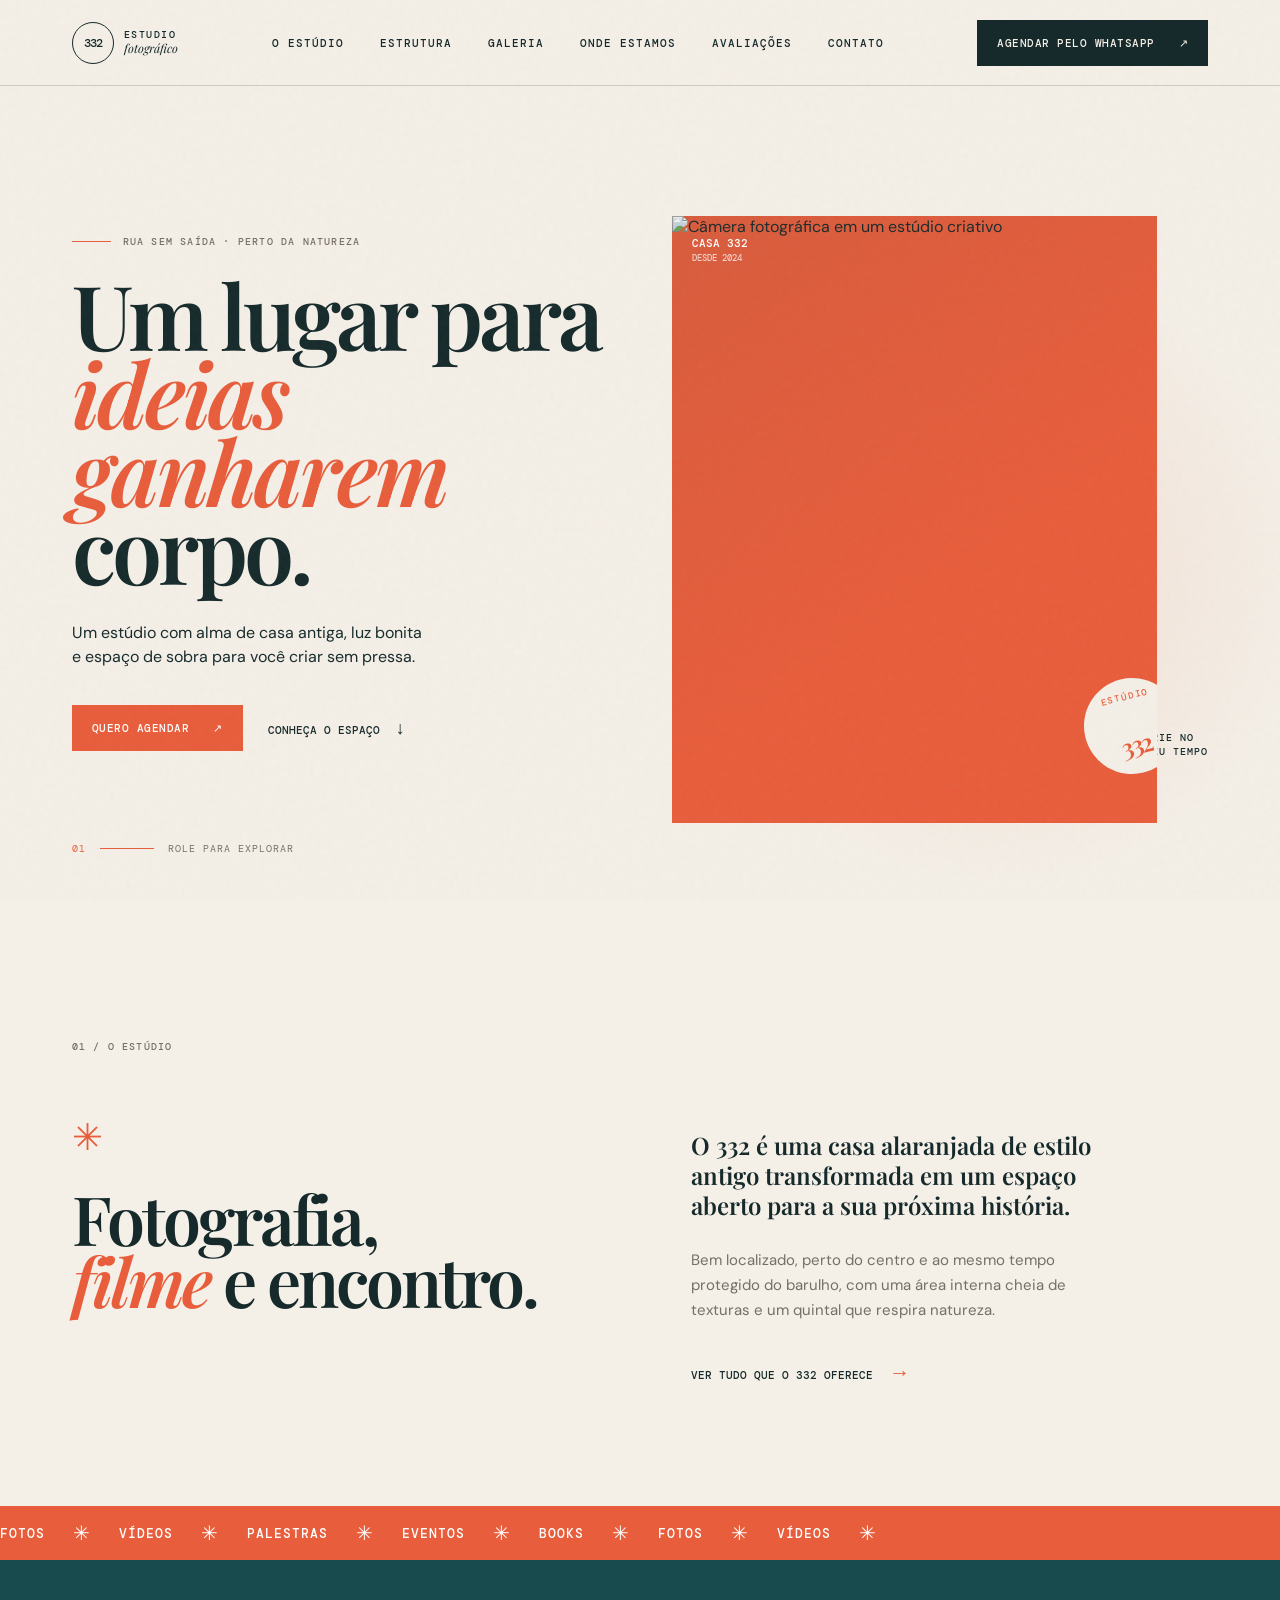
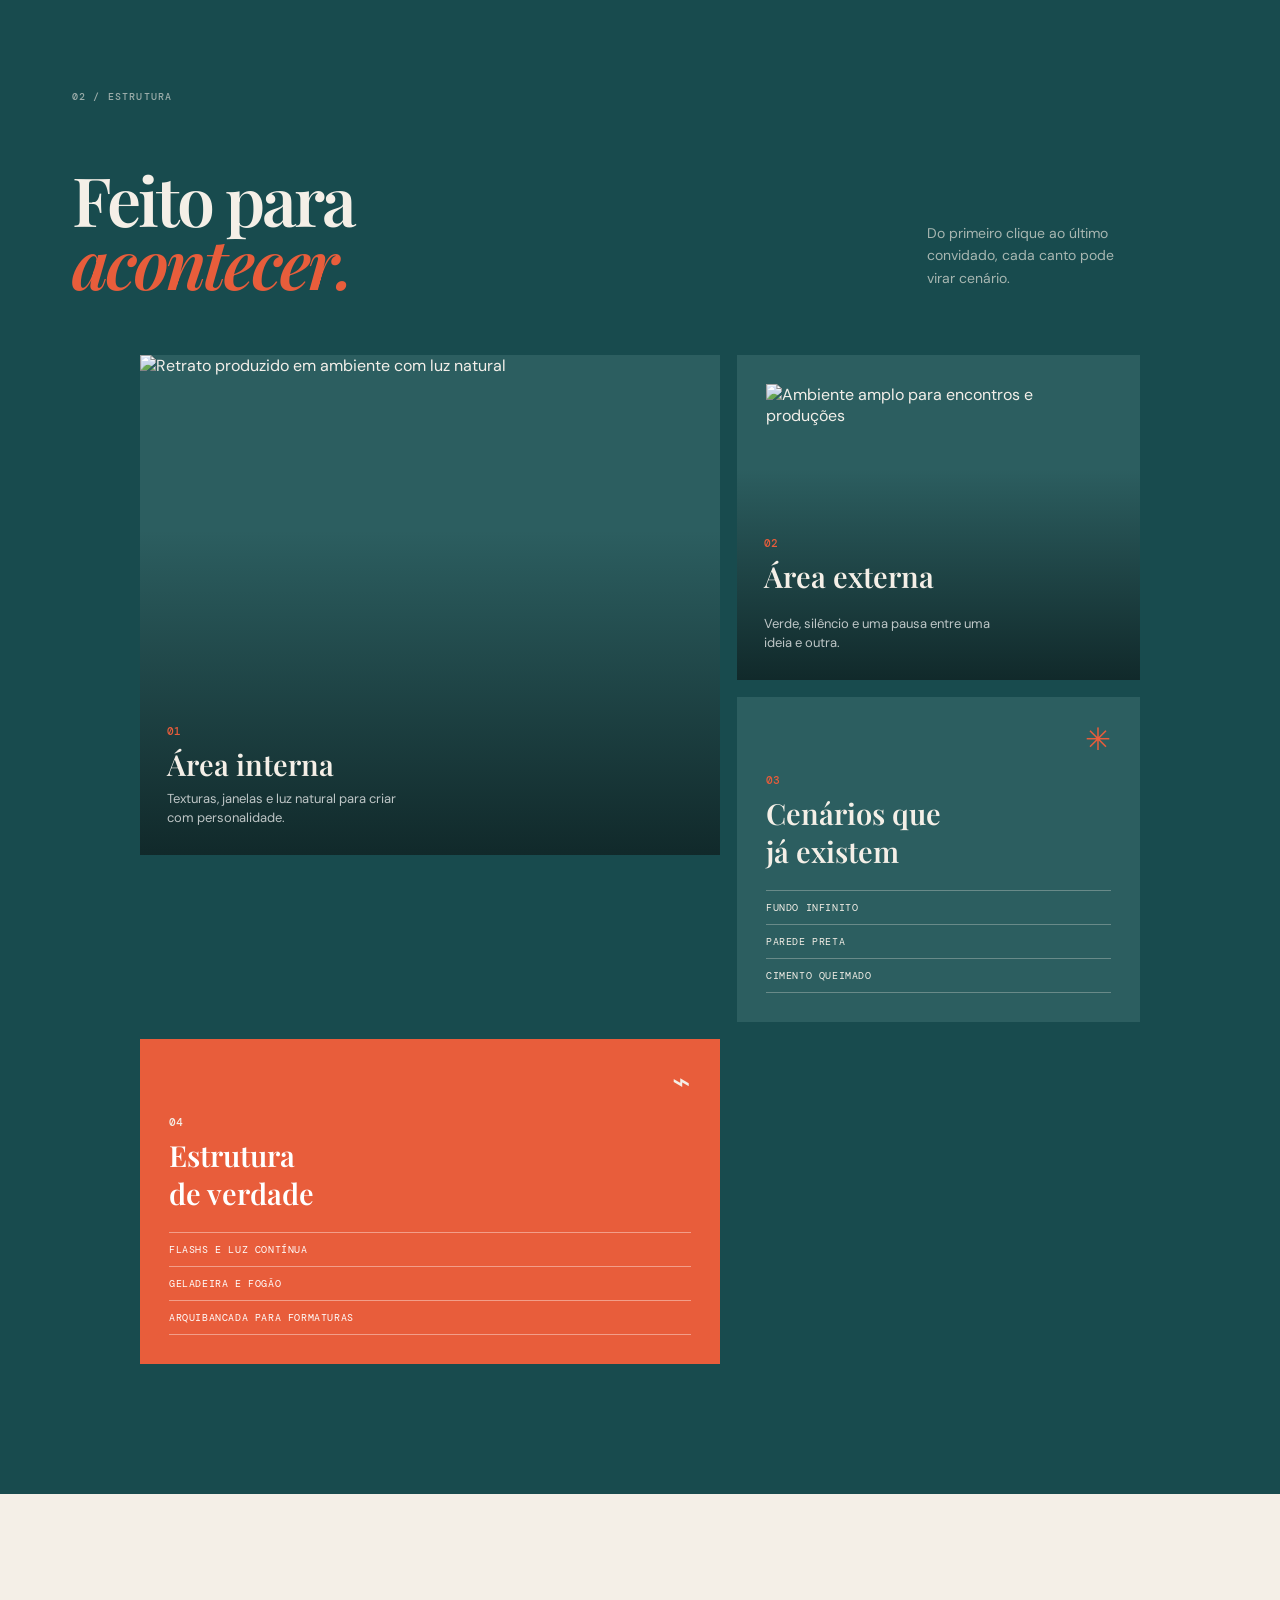
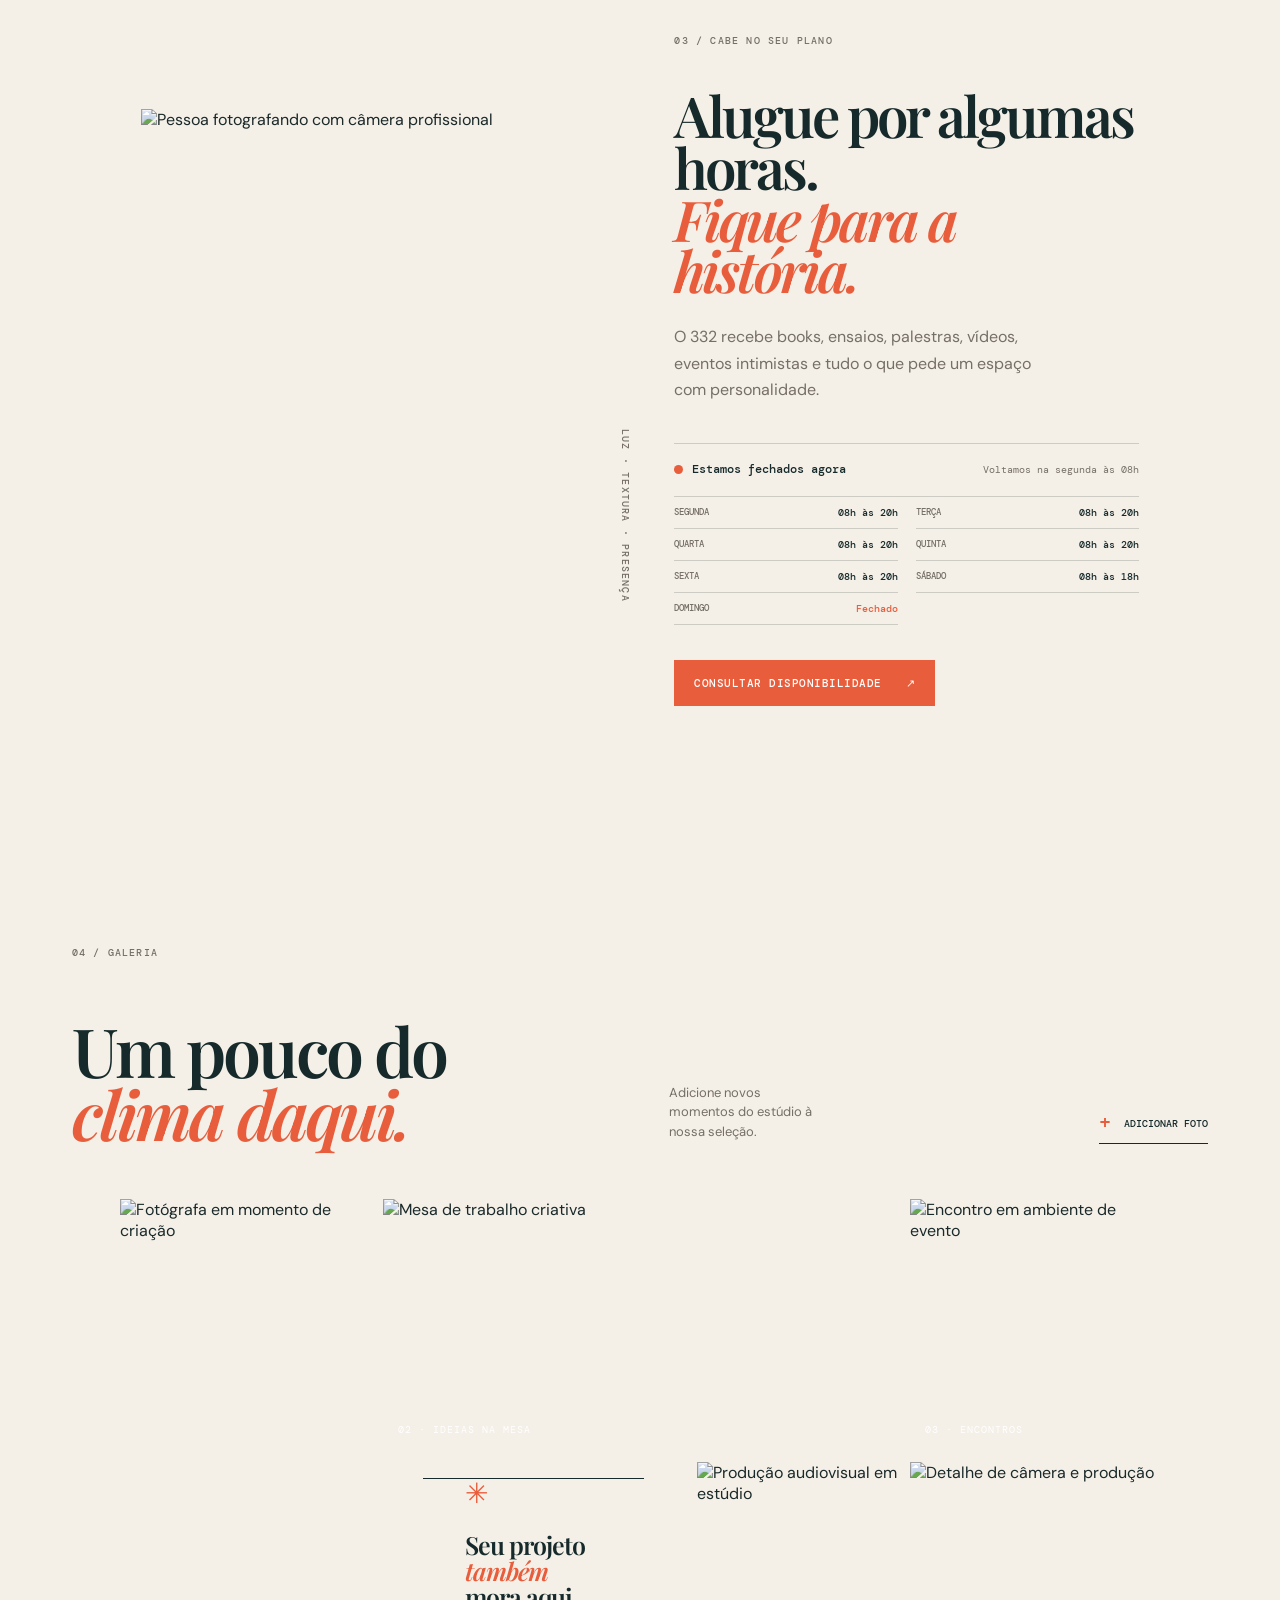
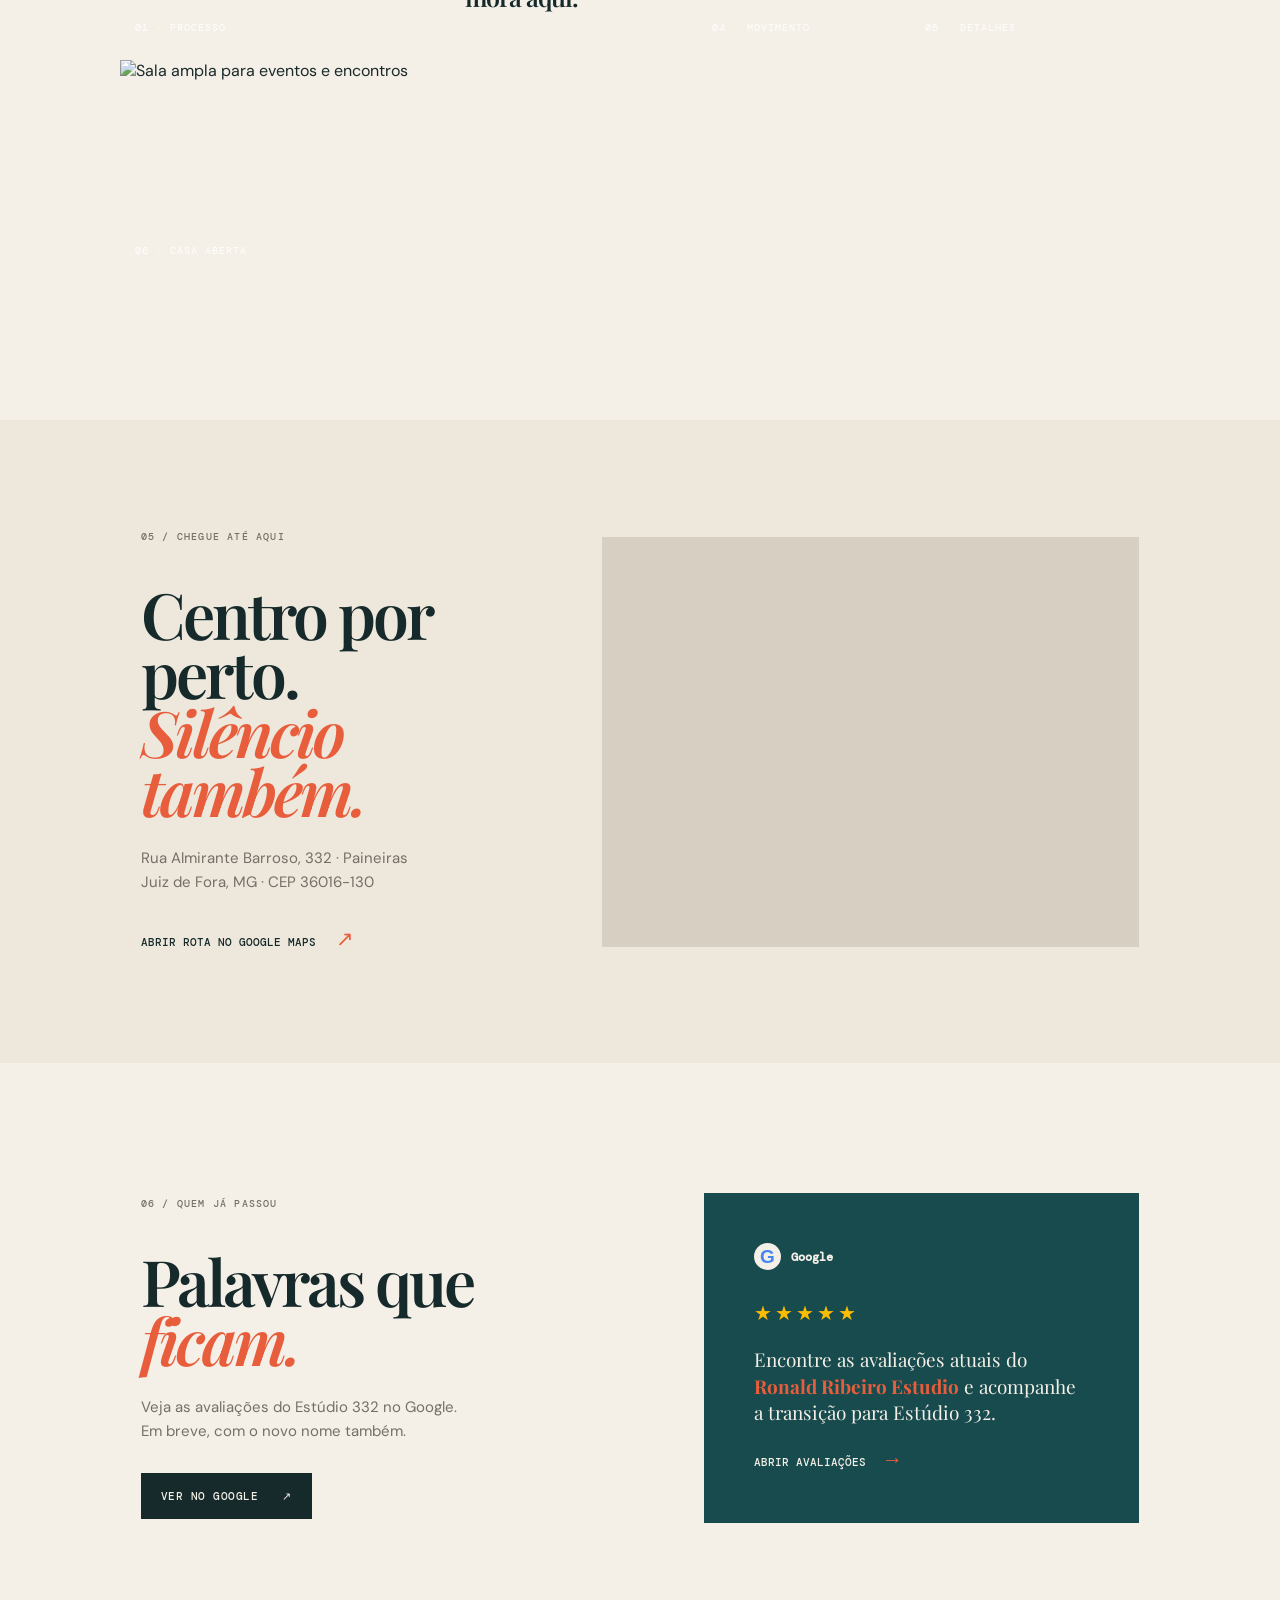
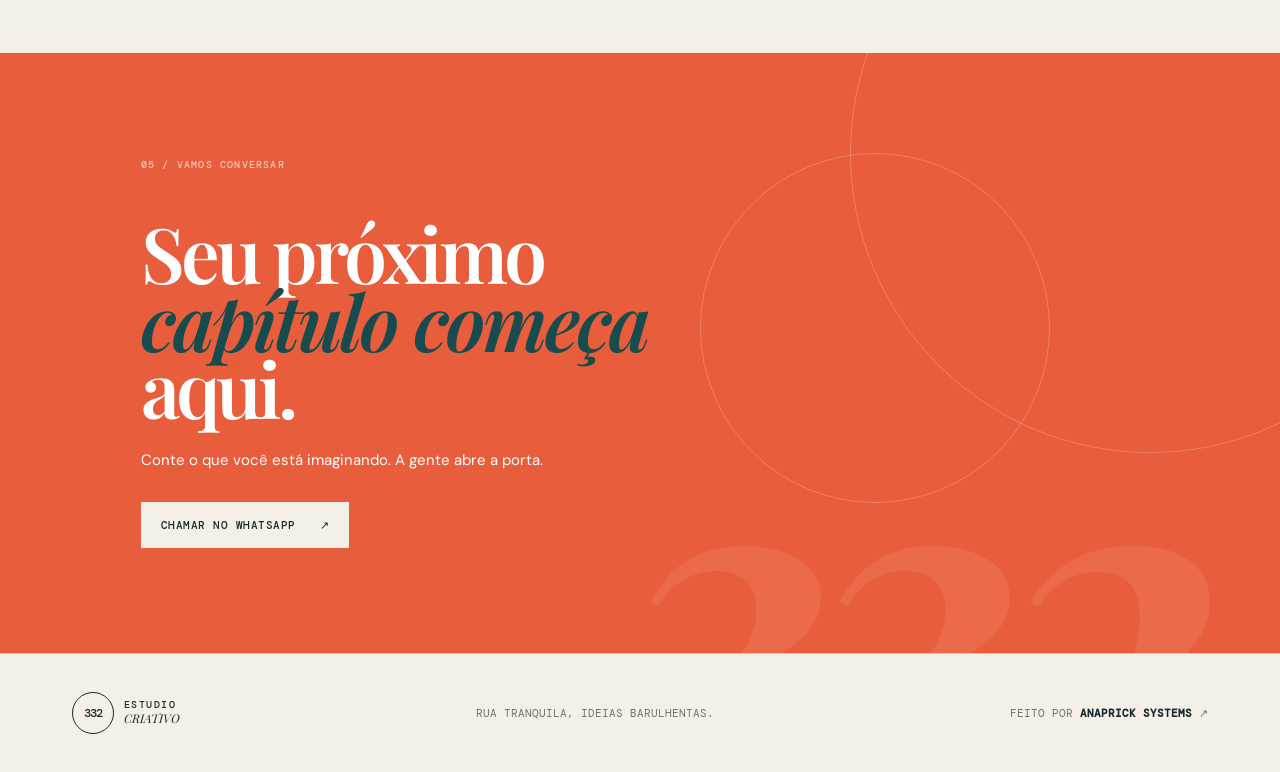
==== index.html @ 6d5b4561 "protótipo inicial" ====
<!doctype html>
<html lang="pt-BR">
<head>
  <meta charset="UTF-8" />
  <meta name="viewport" content="width=device-width, initial-scale=1.0" />
  <meta name="theme-color" content="#e85d3b" />
  <meta name="description" content="Estudio 332: um espaco para fotografar, filmar, celebrar e criar perto da natureza." />
  <title>Estudio 332 | Espaço para criar</title>
  <link rel="preconnect" href="https://fonts.googleapis.com" />
  <link rel="preconnect" href="https://fonts.gstatic.com" crossorigin />
  <link href="https://fonts.googleapis.com/css2?family=DM+Mono:wght@400;500&family=DM+Sans:wght@400;500;700&family=Playfair+Display:ital,wght@0,600;0,700;1,600&display=swap" rel="stylesheet" />
  <link rel="stylesheet" href="styles.css" />
</head>
<body>
  <div class="page-noise"></div>
  <header class="site-header" id="topo">
    <a class="brand" href="#topo" aria-label="Estudio 332 - inicio">
      <span class="brand-mark">332</span>
      <span class="brand-text">ESTUDIO<br /><i>fotográfico</i></span>
    </a>
    <nav class="desktop-nav" aria-label="Navegacao principal">
      <a href="#o-estudio">O estúdio</a>
      <a href="#estrutura">Estrutura</a>
      <a href="#galeria">Galeria</a>
      <a href="#localizacao">Onde estamos</a>
      <a href="#avaliacoes">Avaliações</a>
      <a href="#contato">Contato</a>
    </nav>
    <a class="button button-dark header-cta" data-whatsapp href="https://wa.me/5500000000000?text=Ol%C3%A1%2C%20quero%20agendar%20o%20Est%C3%BAdio%20332." target="_blank" rel="noreferrer">
      <span>Agendar pelo WhatsApp</span><span aria-hidden="true">↗</span>
    </a>
    <button class="menu-toggle" aria-label="Abrir menu" aria-expanded="false"><span></span><span></span></button>
  </header>

  <main>
    <section class="hero" aria-labelledby="hero-title">
      <div class="hero-copy reveal">
        <p class="eyebrow"><span class="eyebrow-line"></span>Rua sem saída · perto da natureza</p>
        <h1 id="hero-title">Um lugar para<br /><em>ideias ganharem</em><br />corpo.</h1>
        <p class="hero-intro">Um estúdio com alma de casa antiga, luz bonita e espaço de sobra para você criar sem pressa.</p>
        <div class="hero-actions">
          <a class="button button-accent" data-whatsapp href="https://wa.me/5500000000000?text=Ol%C3%A1%2C%20quero%20conhecer%20o%20Est%C3%BAdio%20332." target="_blank" rel="noreferrer">Quero agendar <span aria-hidden="true">↗</span></a>
          <a class="text-link" href="#o-estudio">Conheça o espaço <span>↓</span></a>
        </div>
      </div>
      <div class="hero-visual reveal reveal-delay">
        <div class="hero-image-wrap">
          <img src="https://images.unsplash.com/photo-1516035069371-29a1b244cc32?auto=format&fit=crop&w=1400&q=85" alt="Câmera fotográfica em um estúdio criativo" />
          <div class="image-label label-top">Casa 332<br /><span>desde 2024</span></div>
          <div class="image-stamp">ESTÚDIO<br /><strong>332</strong></div>
        </div>
        <div class="hero-side-note"><span>↓</span> crie no<br />seu tempo</div>
      </div>
      <div class="hero-scroll"><span>01</span><span class="scroll-line"></span><span>role para explorar</span></div>
    </section>

    <section class="intro-section" id="o-estudio">
      <div class="section-index">01 / O ESTÚDIO</div>
      <div class="intro-grid">
        <div class="intro-heading reveal"><span class="asterisk">✳</span><h2>Fotografia,<br /><em>filme</em> e encontro.</h2></div>
        <div class="intro-text reveal reveal-delay">
          <p class="large-copy">O 332 é uma casa alaranjada de estilo antigo transformada em um espaço aberto para a sua próxima história.</p>
          <p>Bem localizado, perto do centro e ao mesmo tempo protegido do barulho, com uma área interna cheia de texturas e um quintal que respira natureza.</p>
          <a class="arrow-link" href="#estrutura">Ver tudo que o 332 oferece <span>→</span></a>
        </div>
      </div>
      <div class="marquee" aria-label="Estudio 332 para fotos videos palestras eventos">
        <div class="marquee-track"><span>FOTOS</span><i>✳</i><span>VÍDEOS</span><i>✳</i><span>PALESTRAS</span><i>✳</i><span>EVENTOS</span><i>✳</i><span>BOOKS</span><i>✳</i><span>FOTOS</span><i>✳</i><span>VÍDEOS</span><i>✳</i></div>
      </div>
    </section>

    <section class="spaces-section" id="estrutura">
      <div class="section-index light-index">02 / ESTRUTURA</div>
      <div class="spaces-heading"><h2>Feito para<br /><em>acontecer.</em></h2><p>Do primeiro clique ao último convidado, cada canto pode virar cenário.</p></div>
      <div class="spaces-grid">
        <article class="space-card space-card-large reveal"><img src="https://images.unsplash.com/photo-1606983340126-99ab4feaa64a?auto=format&fit=crop&w=1200&q=85" alt="Retrato produzido em ambiente com luz natural" /><div class="card-overlay"><span>01</span><h3>Área interna</h3><p>Texturas, janelas e luz natural para criar com personalidade.</p></div></article>
        <article class="space-card reveal reveal-delay"><img src="https://images.unsplash.com/photo-1497366754035-f200968a6e72?auto=format&fit=crop&w=900&q=85" alt="Ambiente amplo para encontros e produções" /><div class="card-overlay"><span>02</span><h3>Área externa</h3><p>Verde, silêncio e uma pausa entre uma ideia e outra.</p></div></article>
        <article class="space-card reveal"><div class="card-number">03</div><div class="card-icon">✳</div><h3>Cenários que<br />já existem</h3><ul><li>Fundo infinito</li><li>Parede preta</li><li>Cimento queimado</li></ul></article>
        <article class="space-card space-card-accent reveal reveal-delay"><div class="card-number">04</div><div class="card-icon">⌁</div><h3>Estrutura<br />de verdade</h3><ul><li>Flashs e luz contínua</li><li>Geladeira e fogão</li><li>Arquibancada para formaturas</li></ul></article>
      </div>
    </section>

    <section class="details-section">
      <div class="details-image reveal"><img src="https://images.unsplash.com/photo-1554048612-b6a482bc67e5?auto=format&fit=crop&w=1100&q=85" alt="Pessoa fotografando com câmera profissional" /><span class="vertical-caption">LUZ · TEXTURA · PRESENÇA</span></div>
      <div class="details-copy reveal reveal-delay"><div class="section-index">03 / CABE NO SEU PLANO</div><h2>Alugue por algumas horas.<br /><em>Fique para a história.</em></h2><p>O 332 recebe books, ensaios, palestras, vídeos, eventos intimistas e tudo o que pede um espaço com personalidade.</p><div class="hours-block"><div class="open-status"><span class="status-dot"></span><strong id="open-status">Verificando funcionamento</strong><small id="status-detail">Atualizado agora</small></div><div class="hours-list" aria-label="Horários de funcionamento"><div><span>SEGUNDA</span><strong>08h às 20h</strong></div><div><span>TERÇA</span><strong>08h às 20h</strong></div><div><span>QUARTA</span><strong>08h às 20h</strong></div><div><span>QUINTA</span><strong>08h às 20h</strong></div><div><span>SEXTA</span><strong>08h às 20h</strong></div><div><span>SÁBADO</span><strong>08h às 18h</strong></div><div class="closed-day"><span>DOMINGO</span><strong>Fechado</strong></div></div></div><a class="button button-accent" data-whatsapp href="https://wa.me/5500000000000?text=Ol%C3%A1%2C%20quero%20consultar%20datas%20para%20alugar%20o%20Est%C3%BAdio%20332." target="_blank" rel="noreferrer">Consultar disponibilidade <span aria-hidden="true">↗</span></a></div>
    </section>

    <section class="gallery-section" id="galeria">
      <div class="section-index">04 / GALERIA</div>
      <div class="gallery-heading"><h2>Um pouco do<br /><em>clima daqui.</em></h2><p>Adicione novos momentos do estúdio à nossa seleção.</p><button class="gallery-add" id="add-photo" type="button"><span>+</span> Adicionar foto</button><input id="photo-input" type="file" accept="image/*" hidden /></div>
      <div class="gallery-grid" id="gallery-grid">
        <figure class="gallery-item gallery-item-tall reveal"><img src="https://images.unsplash.com/photo-1554080353-a576cf803bda?auto=format&fit=crop&w=900&q=85" alt="Fotógrafa em momento de criação" /><figcaption>01 · processo</figcaption></figure>
        <figure class="gallery-item gallery-item-wide reveal reveal-delay"><img src="https://images.unsplash.com/photo-1499951360447-b19be8fe80f5?auto=format&fit=crop&w=1200&q=85" alt="Mesa de trabalho criativa" /><figcaption>02 · ideias na mesa</figcaption></figure>
        <figure class="gallery-item gallery-item-small reveal"><img src="https://images.unsplash.com/photo-1531058020387-3be344556be6?auto=format&fit=crop&w=900&q=85" alt="Encontro em ambiente de evento" /><figcaption>03 · encontros</figcaption></figure>
        <figure class="gallery-note reveal reveal-delay"><span class="asterisk">✳</span><p>Seu projeto<br /><em>também</em><br />mora aqui.</p></figure>
        <figure class="gallery-item reveal"><img src="https://images.unsplash.com/photo-1492691527719-9d1e07e534b4?auto=format&fit=crop&w=900&q=85" alt="Produção audiovisual em estúdio" /><figcaption>04 · movimento</figcaption></figure>
        <figure class="gallery-item reveal reveal-delay"><img src="https://images.unsplash.com/photo-1504274066651-8d31a536b11a?auto=format&fit=crop&w=900&q=85" alt="Detalhe de câmera e produção" /><figcaption>05 · detalhes</figcaption></figure>
        <figure class="gallery-item gallery-item-wide reveal"><img src="https://images.unsplash.com/photo-1497366811353-6870744d04b2?auto=format&fit=crop&w=1200&q=85" alt="Sala ampla para eventos e encontros" /><figcaption>06 · casa aberta</figcaption></figure>
      </div>
    </section>

    <section class="location-section" id="localizacao">
      <div class="location-copy reveal"><div class="section-index">05 / CHEGUE ATÉ AQUI</div><h2>Centro por perto.<br /><em>Silêncio também.</em></h2><p>Rua Almirante Barroso, 332 · Paineiras<br />Juiz de Fora, MG · CEP 36016-130</p><a class="arrow-link" href="https://www.google.com/maps/search/?api=1&query=Rua+Almirante+Barroso%2C+332%2C+Paineiras%2C+Juiz+de+Fora%2C+MG%2C+36016-130" target="_blank" rel="noreferrer">Abrir rota no Google Maps <span>↗</span></a></div><div class="map-frame reveal reveal-delay"><iframe title="Mapa do Estúdio 332" src="https://www.google.com/maps?q=Rua+Almirante+Barroso%2C+332%2C+Paineiras%2C+Juiz+de+Fora%2C+MG%2C+36016-130&output=embed" loading="lazy" referrerpolicy="no-referrer-when-downgrade"></iframe></div>
    </section>

    <section class="reviews-section" id="avaliacoes">
      <div class="reviews-heading reveal"><div class="section-index">06 / QUEM JÁ PASSOU</div><h2>Palavras que<br /><em>ficam.</em></h2><p>Veja as avaliações do Estúdio 332 no Google. Em breve, com o novo nome também.</p><a class="button button-dark" href="https://www.google.com/search?q=Ronald+Ribeiro+Estudio+Juiz+de+Fora" target="_blank" rel="noreferrer">Ver no Google <span aria-hidden="true">↗</span></a></div><div class="review-panel reveal reveal-delay"><div class="google-badge"><span>G</span><strong>Google</strong></div><div class="review-stars">★★★★★</div><p>Encontre as avaliações atuais do <strong>Ronald Ribeiro Estudio</strong> e acompanhe a transição para Estúdio 332.</p><a class="arrow-link" href="https://www.google.com/search?q=Ronald+Ribeiro+Estudio+Juiz+de+Fora" target="_blank" rel="noreferrer">Abrir avaliações <span>→</span></a></div>
    </section>

    <section class="contact-section" id="contato">
      <div class="contact-orbit orbit-one"></div><div class="contact-orbit orbit-two"></div>
      <div class="contact-content reveal"><div class="section-index light-index">05 / VAMOS CONVERSAR</div><h2>Seu próximo<br /><em>capítulo começa</em><br />aqui.</h2><p>Conte o que você está imaginando. A gente abre a porta.</p><a class="button button-light" data-whatsapp href="https://wa.me/5500000000000?text=Ol%C3%A1%2C%20quero%20conversar%20sobre%20uma%20produ%C3%A7%C3%A3o%20no%20Est%C3%BAdio%20332." target="_blank" rel="noreferrer">Chamar no WhatsApp <span aria-hidden="true">↗</span></a></div>
      <div class="contact-number">332</div>
    </section>
  </main>

  <footer class="site-footer"><a class="brand footer-brand" href="#topo"><span class="brand-mark">332</span><span class="brand-text">ESTUDIO<br /><i>criativo</i></span></a><p>Rua tranquila, ideias barulhentas.</p><a class="made-by" href="https://www.anaprick.com.br" target="_blank" rel="noreferrer">feito por <strong>AnaPrick Systems</strong> ↗</a></footer>
  <div class="toast" id="toast" role="status">Adicione sua foto na galeria para visualizar aqui.</div>
  <script src="script.js"></script>
</body>
</html>
---- styles.css ----
@import url('https://fonts.googleapis.com/css2?family=DM+Mono:wght@400;500&family=DM+Sans:wght@400;500;700&family=Playfair+Display:ital,wght@0,600;0,700;1,600&display=swap');

:root{--ink:#162a2b;--cream:#f4efe7;--orange:#e85d3b;--orange-dark:#bd432e;--blue:#184b4e;--muted:#756f67;--line:rgba(22,42,43,.18);--display:'Playfair Display',Georgia,serif;--body:'DM Sans',Arial,sans-serif;--mono:'DM Mono',monospace}
*{box-sizing:border-box}html{scroll-behavior:smooth}body{margin:0;background:var(--cream);color:var(--ink);font-family:var(--body);overflow-x:hidden}.page-noise{position:fixed;inset:0;pointer-events:none;z-index:10;opacity:.055;background-image:url("data:image/svg+xml,%3Csvg viewBox='0 0 180 180' xmlns='http://www.w3.org/2000/svg'%3E%3Cfilter id='n'%3E%3CfeTurbulence type='fractalNoise' baseFrequency='.9' numOctaves='3' stitchTiles='stitch'/%3E%3C/filter%3E%3Crect width='100%25' height='100%25' filter='url(%23n)' opacity='.7'/%3E%3C/svg%3E")}
a{color:inherit;text-decoration:none}.site-header{height:86px;display:flex;align-items:center;justify-content:space-between;padding:0 5.6vw;border-bottom:1px solid var(--line);position:relative;z-index:20}.brand{display:flex;align-items:center;gap:10px;line-height:.9}.brand-mark{border:1px solid var(--ink);border-radius:50%;width:42px;height:42px;display:grid;place-items:center;font:500 12px var(--mono);letter-spacing:-1px}.brand-text{font:500 10px/1.1 var(--mono);letter-spacing:1.5px}.brand-text i{font:italic 12px var(--display);letter-spacing:0}.desktop-nav{display:flex;gap:36px;font:500 11px var(--mono);text-transform:uppercase;letter-spacing:1px}.desktop-nav a,.text-link,.arrow-link,.made-by{transition:color .25s ease}.desktop-nav a:hover,.text-link:hover,.arrow-link:hover,.made-by:hover{color:var(--orange)}.button{display:inline-flex;align-items:center;justify-content:space-between;gap:24px;padding:15px 19px;font:500 11px var(--mono);text-transform:uppercase;letter-spacing:.5px;border:1px solid transparent;transition:transform .25s ease,background .25s ease,color .25s ease}.button:hover{transform:translateY(-3px)}.button-dark{background:var(--ink);color:var(--cream)}.button-dark:hover{background:var(--orange)}.button-accent{background:var(--orange);color:#fff}.button-accent:hover{background:var(--orange-dark)}.button-light{background:var(--cream);color:var(--ink)}.button-light:hover{background:#fff}.menu-toggle{display:none;background:none;border:0;width:36px;padding:7px 0}.menu-toggle span{display:block;height:1px;background:var(--ink);margin:6px 0}.hero{min-height:calc(100vh - 86px);padding:8vh 5.6vw 5vh;position:relative;display:grid;grid-template-columns:1fr 1fr;align-items:center;gap:5vw;background:radial-gradient(circle at 78% 60%,rgba(232,93,59,.11),transparent 28%)}.hero-copy{padding-bottom:3vh}.eyebrow,.section-index,.hours span,.vertical-caption{font:500 10px var(--mono);letter-spacing:1.2px;text-transform:uppercase}.eyebrow{display:flex;align-items:center;gap:12px;margin:0 0 27px;color:var(--muted)}.eyebrow-line{height:1px;width:39px;background:var(--orange)}h1,h2,h3,p{margin-top:0}h1{font:600 clamp(4rem,7vw,7.9rem)/.87 var(--display);letter-spacing:-4px;margin-bottom:34px}h1 em,h2 em{font-weight:600;color:var(--orange);letter-spacing:-3px}.hero-intro{font-size:16px;line-height:1.5;max-width:350px;margin-bottom:36px}.hero-actions{display:flex;align-items:center;gap:25px}.text-link{font:500 11px var(--mono);text-transform:uppercase}.text-link span{font-size:18px;margin-left:8px}.hero-visual{position:relative;padding:2vw 4vw 0 0}.hero-image-wrap{position:relative;aspect-ratio:4/5;background:var(--orange);overflow:hidden}.hero-image-wrap:after{content:'';position:absolute;inset:0;background:linear-gradient(145deg,rgba(24,75,78,.08),transparent 60%);pointer-events:none}.hero-image-wrap img{width:100%;height:100%;object-fit:cover;filter:saturate(.7) sepia(.1);transition:transform 1s cubic-bezier(.2,.75,.25,1)}.hero-image-wrap:hover img{transform:scale(1.04)}.image-label{position:absolute;top:20px;left:20px;color:#fff;font:500 11px/1.3 var(--mono);z-index:2;text-transform:uppercase}.image-label span{opacity:.7;font-size:9px}.image-stamp{position:absolute;right:-23px;bottom:8%;width:96px;height:96px;border-radius:50%;background:var(--cream);display:grid;place-items:center;text-align:center;color:var(--orange);font:500 9px/1 var(--mono);letter-spacing:2px;z-index:2;transform:rotate(-14deg)}.image-stamp strong{font:600 25px var(--display);letter-spacing:-2px}.hero-side-note{position:absolute;right:0;bottom:10%;font:500 10px/1.4 var(--mono);text-transform:uppercase;letter-spacing:1px}.hero-side-note span{display:block;color:var(--orange);font-size:22px;margin-bottom:8px}.hero-scroll{position:absolute;bottom:5vh;left:5.6vw;display:flex;align-items:center;gap:14px;font:10px var(--mono);text-transform:uppercase;color:var(--muted);letter-spacing:1px}.hero-scroll span:first-child{color:var(--orange)}.scroll-line{height:1px;width:54px;background:var(--orange)}.section-index{color:var(--muted)}.intro-section{padding:140px 5.6vw 0}.intro-grid{display:grid;grid-template-columns:1fr 1fr;gap:8vw;padding:60px 0 120px}.asterisk{color:var(--orange);font-size:37px;display:block;margin-bottom:26px;animation:spin 13s linear infinite}.intro-heading h2,.spaces-heading h2,.details-copy h2,.gallery-heading h2{font:600 clamp(3rem,5.3vw,5.9rem)/.92 var(--display);letter-spacing:-3px;margin:0}.intro-text{max-width:440px;padding-top:17px}.large-copy{font:600 24px/1.25 var(--display);max-width:400px}.intro-text p:not(.large-copy){font-size:15px;line-height:1.65;color:var(--muted);max-width:385px;margin:28px 0 36px}.arrow-link{font:500 11px var(--mono);text-transform:uppercase}.arrow-link span{display:inline-block;color:var(--orange);font-size:21px;margin-left:13px;transition:transform .25s ease}.arrow-link:hover span{transform:translateX(5px)}.marquee{overflow:hidden;background:var(--orange);color:#fff;margin:0 -5.6vw}.marquee-track{display:flex;align-items:center;gap:28px;white-space:nowrap;padding:14px 0;animation:marquee 25s linear infinite;font:500 13px var(--mono);letter-spacing:1px}.marquee-track i{font-size:20px;font-style:normal}.spaces-section{background:var(--blue);color:var(--cream);padding:130px 5.6vw}.light-index{color:rgba(244,239,231,.6)}.spaces-heading{display:flex;justify-content:space-between;align-items:end;margin:65px 0 62px}.spaces-heading h2{color:var(--cream)}.spaces-heading h2 em{color:var(--orange)}.spaces-heading p{color:rgba(244,239,231,.65);max-width:205px;line-height:1.6;margin:0 6vw 4px 0;font-size:14px}.spaces-grid{display:grid;grid-template-columns:1.18fr .82fr;gap:17px;max-width:1000px;margin:auto}.space-card{min-height:325px;position:relative;overflow:hidden;background:#2c5e60}.space-card img{width:100%;height:100%;object-fit:cover;transition:transform .8s ease;filter:saturate(.72)}.space-card:hover img{transform:scale(1.06)}.space-card-large{height:500px;grid-row:span 2}.card-overlay{position:absolute;inset:0;padding:27px;background:linear-gradient(0deg,rgba(10,28,29,.8),transparent 65%);display:flex;flex-direction:column;justify-content:end}.card-overlay span,.card-number{font:500 11px var(--mono);color:var(--orange)}.card-overlay h3,.space-card h3{font:600 29px var(--display);margin:7px 0}.card-overlay p{font-size:13px;line-height:1.45;max-width:245px;margin:0;color:rgba(255,255,255,.72)}.space-card:not(.space-card-large){padding:29px;display:flex;flex-direction:column;justify-content:end}.space-card:not(.space-card-large) h3{margin-bottom:20px}.card-icon{font-size:31px;position:absolute;right:29px;top:22px;color:var(--orange)}.space-card ul{list-style:none;padding:0;margin:0;border-top:1px solid rgba(244,239,231,.3)}.space-card li{font:10px var(--mono);padding:10px 0;border-bottom:1px solid rgba(244,239,231,.3);text-transform:uppercase;letter-spacing:.6px}.space-card-accent{background:var(--orange);color:#fff}.space-card-accent .card-icon,.space-card-accent .card-number{color:var(--cream)}.space-card-accent ul{border-color:rgba(255,255,255,.4)}.space-card-accent li{border-color:rgba(255,255,255,.4)}.details-section{padding:140px 11vw;display:grid;grid-template-columns:.9fr 1fr;gap:9vw;align-items:center}.details-image{position:relative}.details-image img{display:block;width:100%;aspect-ratio:4/5;object-fit:cover;filter:saturate(.7)}.vertical-caption{position:absolute;right:-73px;bottom:30px;writing-mode:vertical-rl;color:var(--muted)}.details-copy h2{font-size:clamp(2.7rem,4.4vw,5rem);margin:42px 0 28px}.details-copy h2 em{color:var(--orange)}.details-copy>p{font-size:16px;line-height:1.65;color:var(--muted);max-width:390px}.hours{border-top:1px solid var(--line);margin:40px 0 35px;display:flex;gap:30px;padding-top:17px}.hours div{display:flex;flex-direction:column;gap:9px}.hours strong{font:500 12px/1.3 var(--mono);max-width:165px}.gallery-section{padding:100px 5.6vw 150px}.gallery-heading{display:flex;align-items:end;justify-content:space-between;margin:60px 0 55px}.gallery-heading p{max-width:155px;font-size:13px;line-height:1.5;color:var(--muted);margin:0 4vw 3px 0}.gallery-add{background:none;border:0;border-bottom:1px solid var(--ink);padding:0 0 8px;font:500 10px var(--mono);text-transform:uppercase;color:var(--ink);cursor:pointer;transition:color .25s ease}.gallery-add:hover{color:var(--orange)}.gallery-add span{font-size:20px;color:var(--orange);vertical-align:-2px;margin-right:7px}.gallery-grid{display:grid;grid-template-columns:1fr 1.2fr .8fr 1fr;grid-template-rows:250px 185px;gap:13px;max-width:1040px;margin:auto}.gallery-item{margin:0;position:relative;overflow:hidden}.gallery-item img{width:100%;height:100%;object-fit:cover;filter:saturate(.75);transition:transform .7s ease}.gallery-item:hover img{transform:scale(1.05)}.gallery-item figcaption{position:absolute;bottom:13px;left:15px;color:#fff;font:10px var(--mono);text-transform:uppercase;letter-spacing:1px}.gallery-item-tall{grid-row:span 2}.gallery-item-wide{grid-column:span 2}.gallery-note{grid-column:span 1;display:flex;flex-direction:column;justify-content:center;padding-left:14%;border-top:1px solid var(--ink)}.gallery-note .asterisk{font-size:28px;margin:0 0 20px}.gallery-note p{font:600 25px/1.05 var(--display);letter-spacing:-1px}.gallery-note em{color:var(--orange)}.contact-section{min-height:570px;background:var(--orange);color:#fff;position:relative;padding:105px 11vw;overflow:hidden}.contact-content{position:relative;z-index:2}.contact-content .light-index{color:rgba(255,255,255,.65)}.contact-content h2{font:600 clamp(3.5rem,6vw,6.7rem)/.88 var(--display);letter-spacing:-4px;margin:48px 0 28px}.contact-content h2 em{color:var(--blue)}.contact-content p{font:15px var(--body);margin-bottom:32px}.contact-number{position:absolute;right:5%;bottom:-17%;font:700 35vw/.7 var(--display);color:rgba(255,255,255,.08);letter-spacing:-30px}.contact-orbit{position:absolute;border:1px solid rgba(255,255,255,.22);border-radius:50%;width:600px;height:600px;right:-170px;top:-200px}.orbit-two{width:350px;height:350px;right:230px;top:100px}.site-footer{padding:38px 5.6vw;display:flex;align-items:center;justify-content:space-between;border-top:1px solid var(--line);font:11px var(--mono);text-transform:uppercase}.site-footer p{color:var(--muted);margin:0}.made-by{color:var(--muted)}.made-by strong{color:var(--ink)}.toast{position:fixed;bottom:22px;left:50%;transform:translate(-50%,20px);background:var(--ink);color:#fff;padding:14px 20px;font:11px var(--mono);opacity:0;pointer-events:none;transition:all .3s ease;z-index:30}.toast.show{opacity:1;transform:translate(-50%,0)}.reveal{opacity:0;transform:translateY(26px);transition:opacity .75s ease,transform .75s ease}.reveal.visible{opacity:1;transform:none}.reveal-delay{transition-delay:.14s}@keyframes marquee{to{transform:translateX(-30%)}}@keyframes spin{to{transform:rotate(360deg)}}
@media(max-width:800px){.site-header{height:75px;padding:0 6vw}.desktop-nav,.header-cta{display:none}.menu-toggle{display:block;cursor:pointer}.site-header.nav-open .desktop-nav{display:flex;position:absolute;top:75px;left:0;right:0;background:var(--cream);padding:25px 6vw;flex-direction:column;gap:18px;border-bottom:1px solid var(--line);z-index:30}.hero{min-height:unset;padding:70px 6vw 100px;display:block}.hero-copy{padding-bottom:60px}.hero-visual{padding:0 9vw 0 0}.hero-scroll{left:6vw;bottom:34px}.hero-side-note{right:-2px}.intro-section,.gallery-section{padding-left:6vw;padding-right:6vw}.intro-section{padding-top:90px}.intro-grid{grid-template-columns:1fr;gap:35px;padding:45px 0 80px}.intro-text{padding:0}.spaces-section{padding:90px 6vw}.spaces-heading{display:block;margin:50px 0 42px}.spaces-heading p{margin:25px 0 0}.spaces-grid{grid-template-columns:1fr}.space-card-large{height:420px;grid-row:auto}.space-card{min-height:270px}.details-section{padding:90px 9vw;display:block}.details-copy{padding-top:65px}.vertical-caption{right:-54px}.gallery-heading{display:block;margin:45px 0 36px}.gallery-heading p{margin:25px 0}.gallery-add{margin-top:22px}.gallery-grid{grid-template-columns:1fr 1fr;grid-template-rows:220px 170px 180px}.gallery-item-tall{grid-row:span 2}.gallery-item-wide{grid-column:span 2}.gallery-note{grid-column:span 1}.contact-section{padding:90px 9vw;min-height:580px}.site-footer{padding:32px 6vw;display:grid;grid-template-columns:1fr 1fr;gap:25px}.site-footer p{grid-column:span 2;grid-row:2}.made-by{text-align:right;line-height:1.5}.contact-number{font-size:55vw;bottom:-4%;right:-4%}h1{letter-spacing:-2px}.intro-heading h2,.spaces-heading h2,.details-copy h2,.gallery-heading h2{letter-spacing:-2px}.hours{display:block}.hours div+div{margin-top:20px}}
@media(prefers-reduced-motion:reduce){*,*:before,*:after{scroll-behavior:auto!important;animation:none!important;transition:none!important}}

/* Extensoes de horario, mapa, avaliacoes e galeria */
.hours-block{border-top:1px solid var(--line);margin:40px 0 35px;padding-top:17px}.open-status{display:flex;align-items:center;gap:9px;margin-bottom:19px}.open-status strong{font:500 12px var(--mono)}.open-status small{color:var(--muted);font:10px var(--mono);margin-left:auto}.status-dot{width:9px;height:9px;border-radius:50%;background:var(--muted)}.status-dot.is-open{background:#49a86c;box-shadow:0 0 0 4px rgba(73,168,108,.15)}.status-dot.is-closed{background:var(--orange)}.hours-list{display:grid;grid-template-columns:repeat(2,1fr);gap:0 18px;border-top:1px solid var(--line)}.hours-list div{display:flex;justify-content:space-between;gap:8px;padding:9px 0;border-bottom:1px solid var(--line)}.hours-list span{font:500 9px var(--mono);color:var(--muted)}.hours-list strong{font:500 10px var(--mono)}.hours-list .closed-day strong{color:var(--orange)}
.gallery-item img{transition:transform .7s cubic-bezier(.2,.7,.2,1),filter .7s ease}.gallery-item:hover{z-index:2}.gallery-item:hover img{transform:scale(1.13);filter:saturate(1)}.gallery-grid{grid-template-rows:250px 185px 210px}.gallery-item-new{min-height:210px}
.location-section{padding:110px 11vw;display:grid;grid-template-columns:.8fr 1.2fr;gap:8vw;align-items:center;background:#eee7dc}.location-copy h2,.reviews-heading h2{font:600 clamp(3rem,5vw,5.3rem)/.92 var(--display);letter-spacing:-3px;margin:42px 0 25px}.location-copy h2 em,.reviews-heading h2 em{color:var(--orange)}.location-copy>p{font-size:15px;line-height:1.65;color:var(--muted);margin-bottom:30px}.map-frame{height:410px;background:#d7cfc2;overflow:hidden}.map-frame iframe{width:100%;height:100%;border:0;filter:saturate(.8) sepia(.12)}
.reviews-section{padding:130px 11vw;display:grid;grid-template-columns:1fr 1fr;gap:10vw;align-items:center}.reviews-heading>p{max-width:340px;line-height:1.6;color:var(--muted);font-size:15px;margin-bottom:30px}.review-panel{background:var(--blue);color:var(--cream);padding:50px;min-height:275px;position:relative}.google-badge{display:flex;align-items:center;gap:10px;font:500 12px var(--mono)}.google-badge span{background:var(--cream);color:#4285f4;width:27px;height:27px;border-radius:50%;display:grid;place-items:center;font:700 19px Arial}.review-stars{color:#fbbc04;letter-spacing:3px;font-size:20px;margin:30px 0 20px}.review-panel p{max-width:350px;font:19px/1.4 var(--display)}.review-panel p strong{color:var(--orange)}.review-panel .arrow-link{color:var(--cream)}
@media(max-width:800px){.hours-list{grid-template-columns:1fr}.open-status{align-items:flex-start;flex-wrap:wrap}.open-status small{width:100%;margin-left:18px}.location-section,.reviews-section{display:block;padding:90px 9vw}.location-copy h2,.reviews-heading h2{letter-spacing:-2px}.map-frame{height:300px;margin-top:50px}.review-panel{margin-top:50px;padding:35px 28px}.gallery-grid{grid-template-rows:220px 170px 180px 180px}.gallery-item-new{min-height:180px}.vertical-caption{right:-34px}}
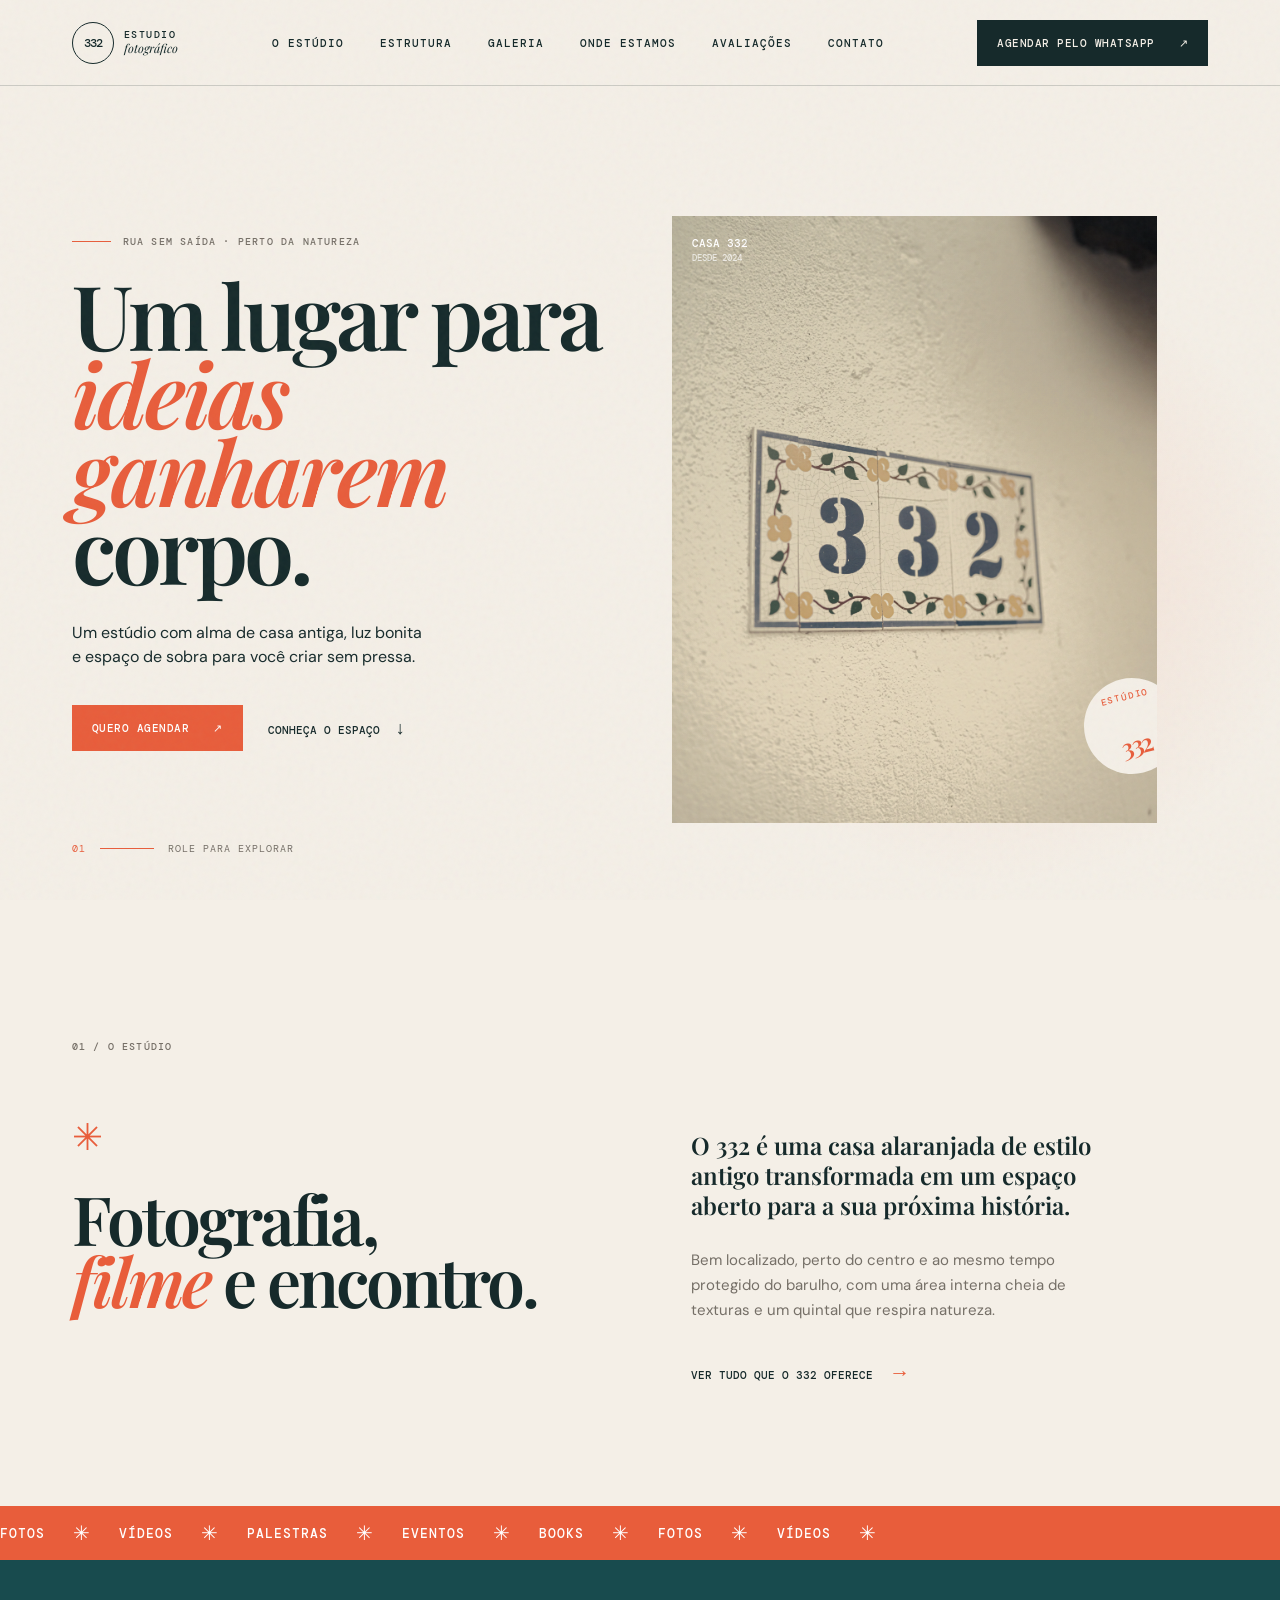
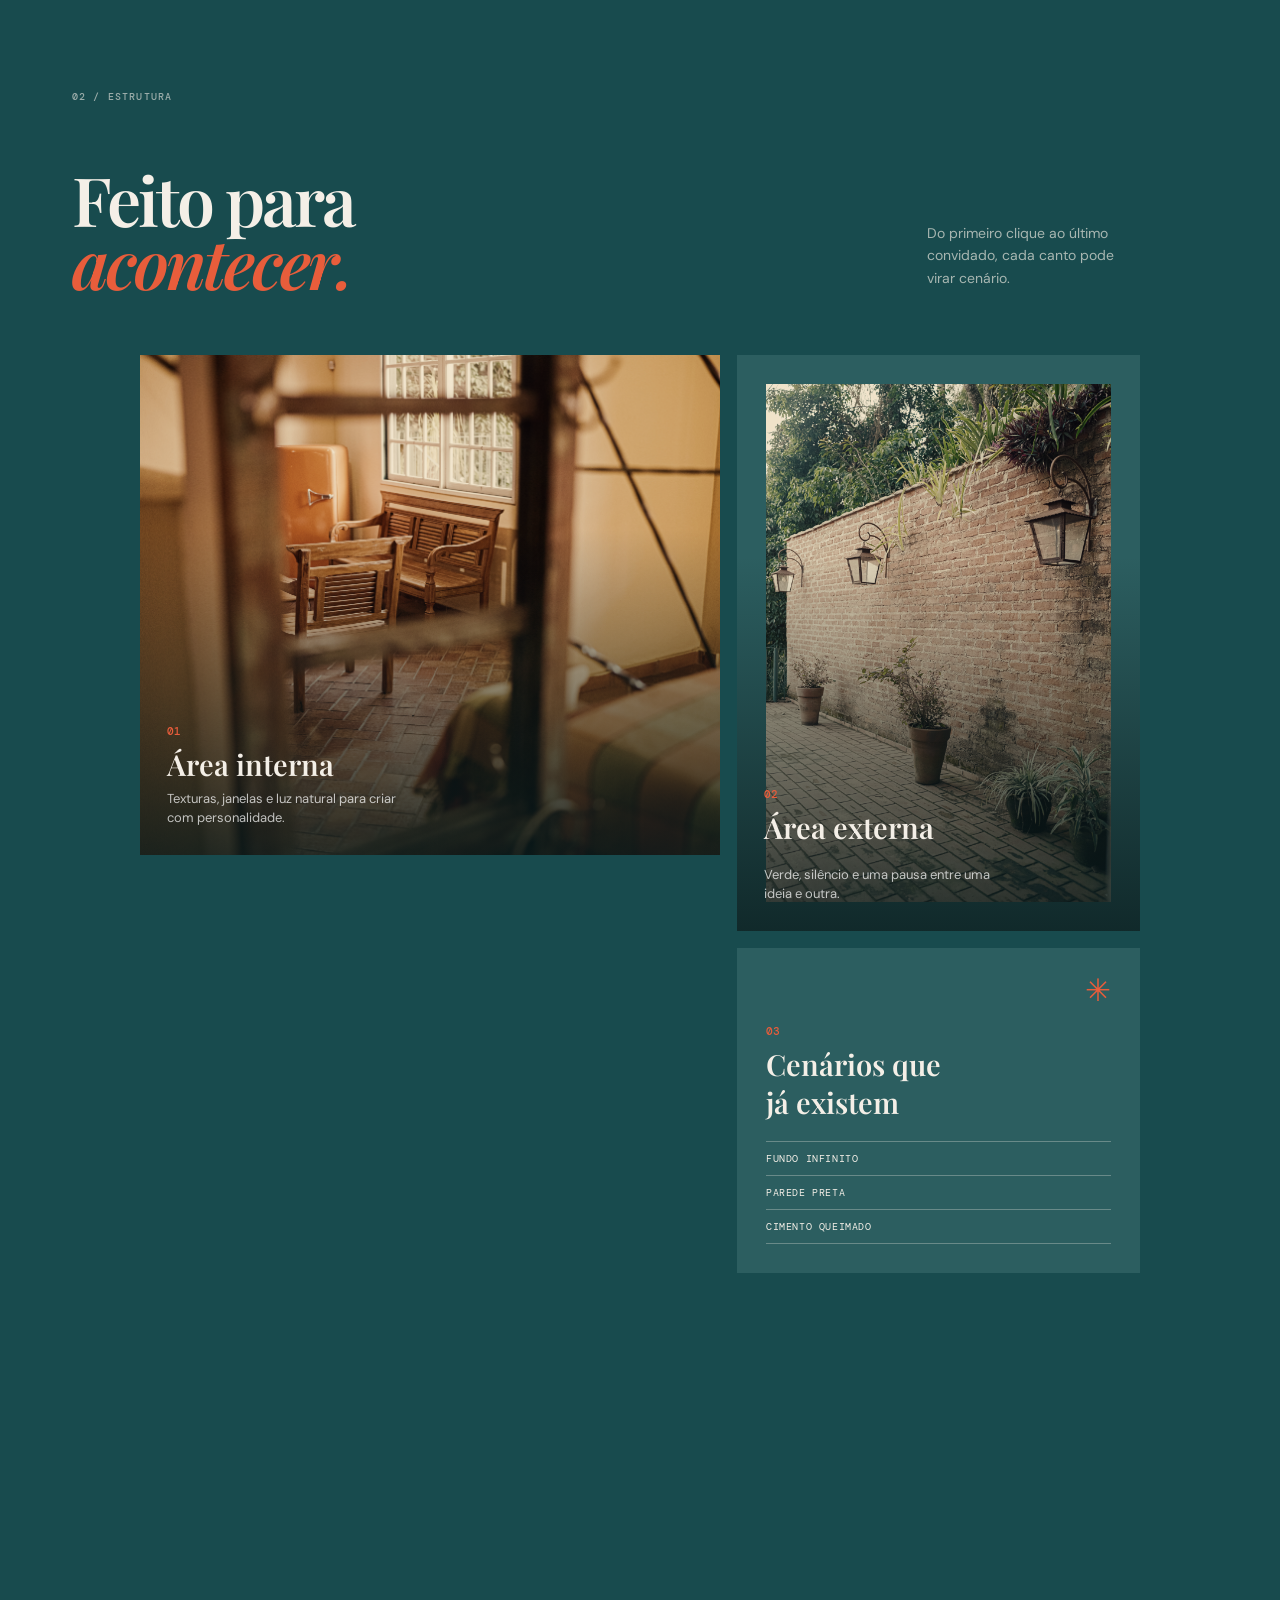
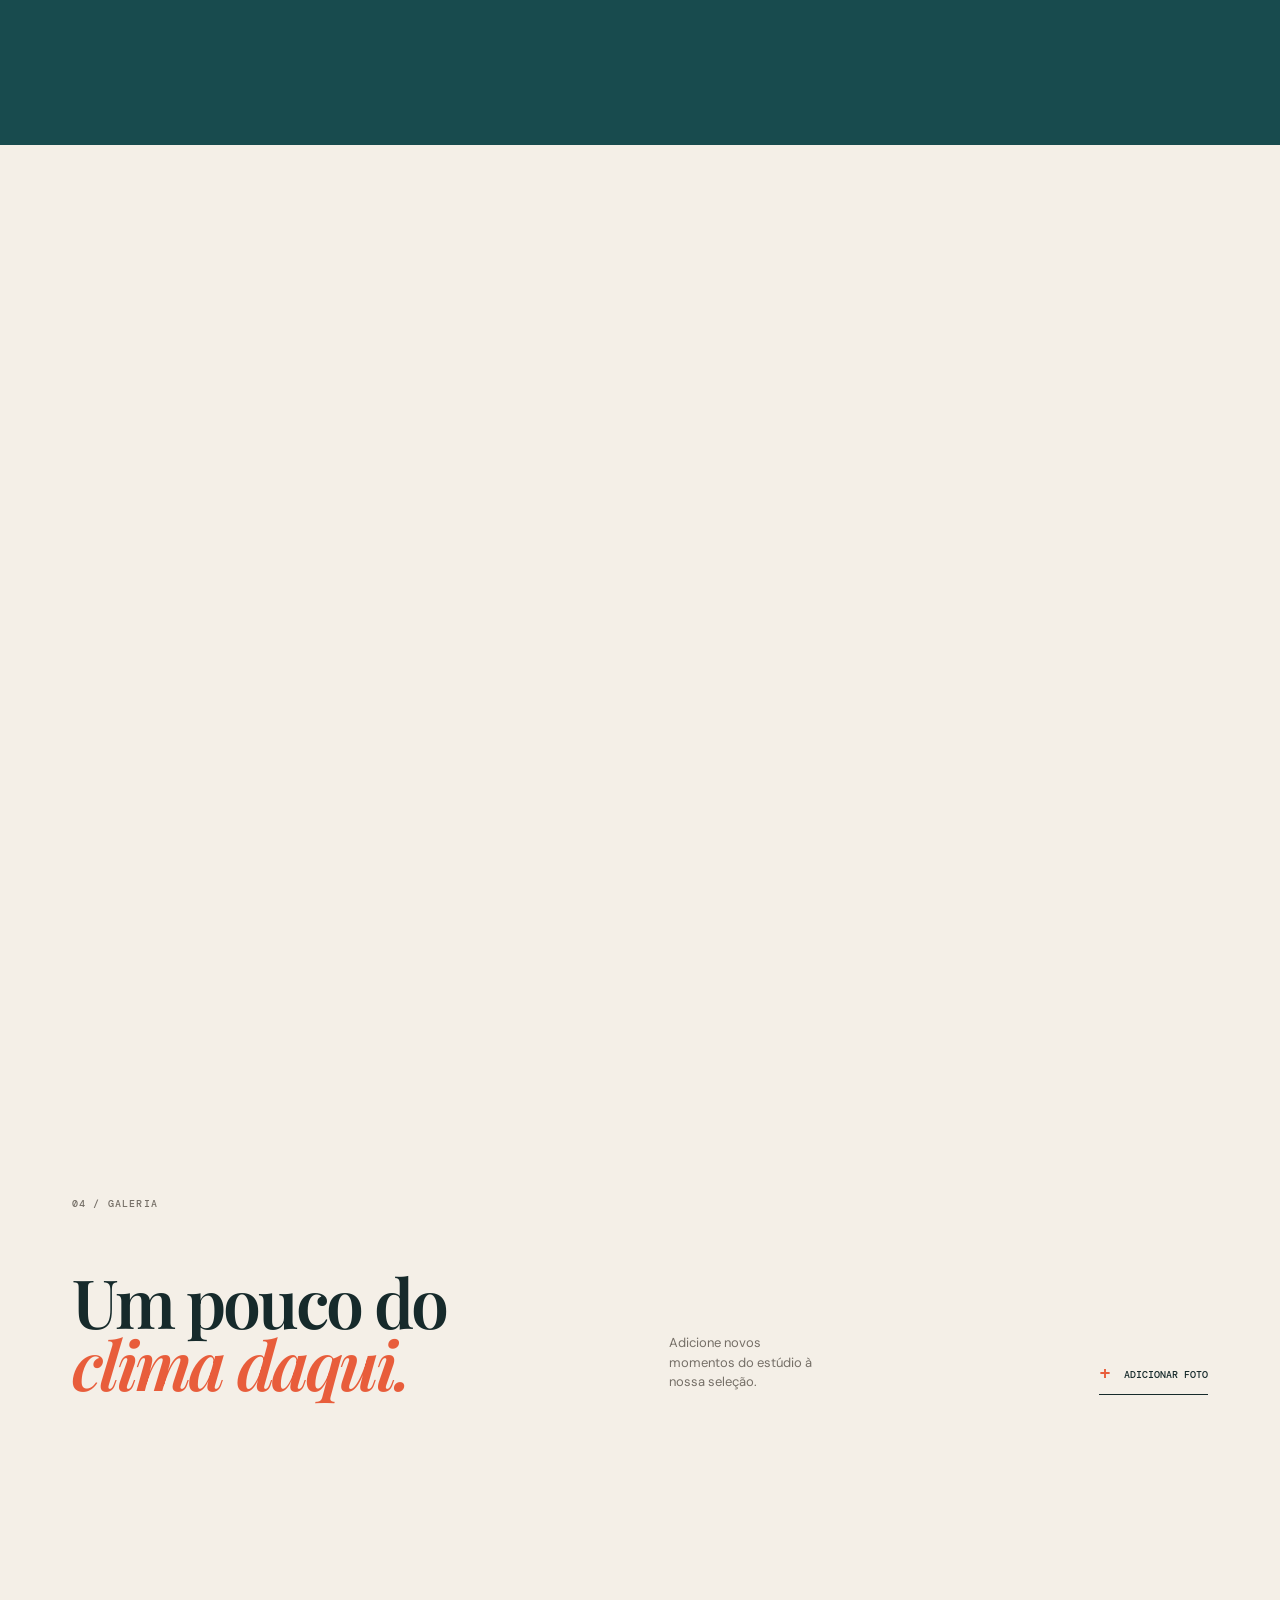
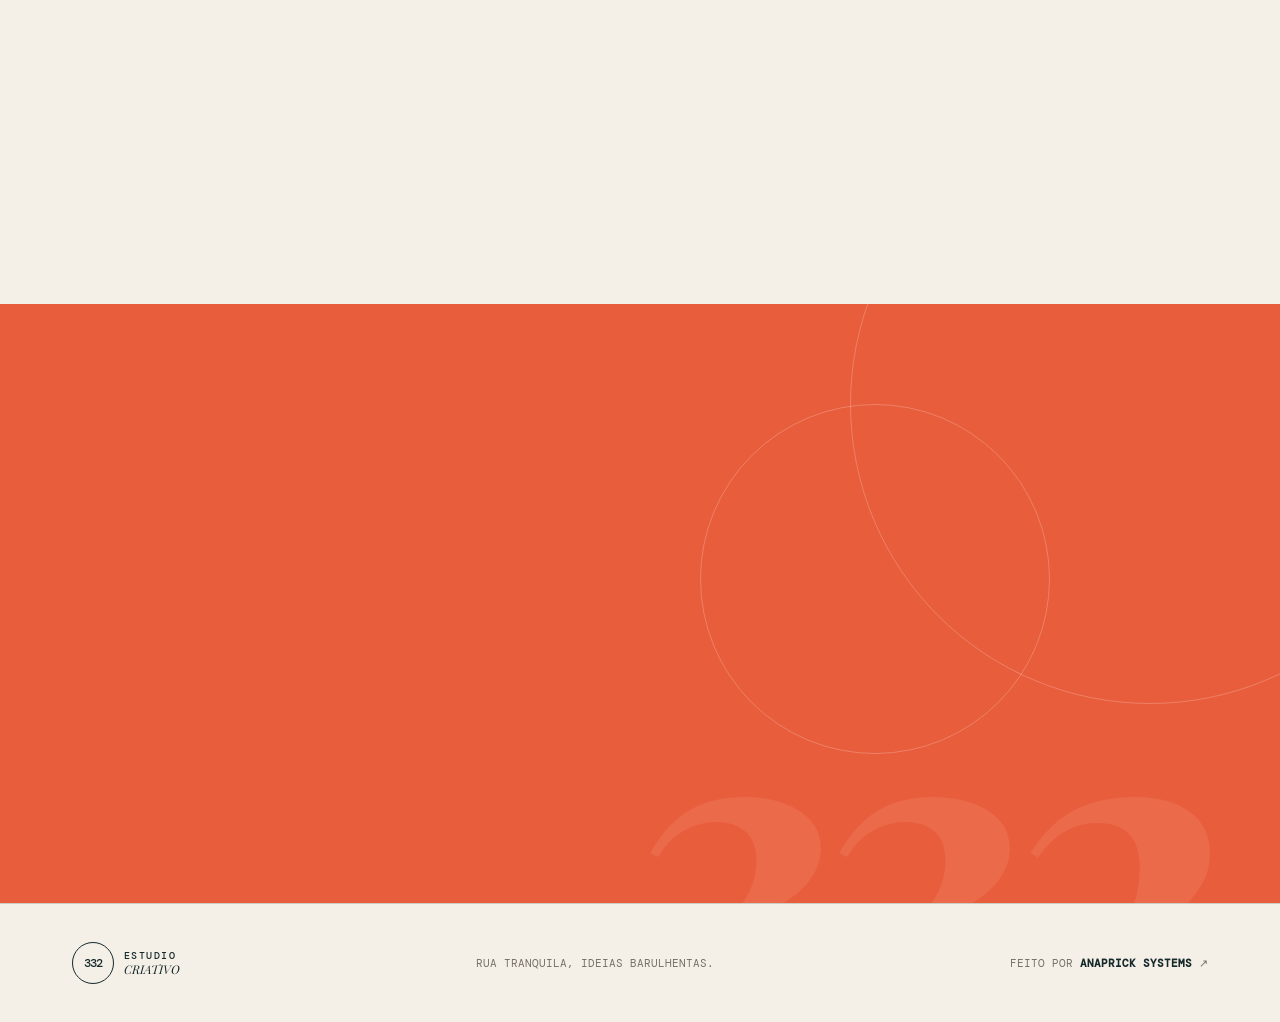
==== commit c785623f: "fotos das areas externas e internas" ====
--- a/index.html
+++ b/index.html
@@ -40,16 +40,15 @@
         <p class="hero-intro">Um estúdio com alma de casa antiga, luz bonita e espaço de sobra para você criar sem pressa.</p>
         <div class="hero-actions">
           <a class="button button-accent" data-whatsapp href="https://wa.me/5500000000000?text=Ol%C3%A1%2C%20quero%20conhecer%20o%20Est%C3%BAdio%20332." target="_blank" rel="noreferrer">Quero agendar <span aria-hidden="true">↗</span></a>
-          <a class="text-link" href="#o-estudio">Conheça o espaço <span>↓</span></a>
+          <a class="text-link" href="estudio">Conheça o espaço <span>↓</span></a>
         </div>
       </div>
       <div class="hero-visual reveal reveal-delay">
         <div class="hero-image-wrap">
-          <img src="https://images.unsplash.com/photo-1516035069371-29a1b244cc32?auto=format&fit=crop&w=1400&q=85" alt="Câmera fotográfica em um estúdio criativo" />
+          <img src= "img/numero.jpg" alt="Câmera fotográfica em um estúdio criativo" />
           <div class="image-label label-top">Casa 332<br /><span>desde 2024</span></div>
           <div class="image-stamp">ESTÚDIO<br /><strong>332</strong></div>
         </div>
-        <div class="hero-side-note"><span>↓</span> crie no<br />seu tempo</div>
       </div>
       <div class="hero-scroll"><span>01</span><span class="scroll-line"></span><span>role para explorar</span></div>
     </section>
@@ -61,7 +60,7 @@
         <div class="intro-text reveal reveal-delay">
           <p class="large-copy">O 332 é uma casa alaranjada de estilo antigo transformada em um espaço aberto para a sua próxima história.</p>
           <p>Bem localizado, perto do centro e ao mesmo tempo protegido do barulho, com uma área interna cheia de texturas e um quintal que respira natureza.</p>
-          <a class="arrow-link" href="#estrutura">Ver tudo que o 332 oferece <span>→</span></a>
+          <a class="arrow-link" href="estrutura">Ver tudo que o 332 oferece <span>→</span></a>
         </div>
       </div>
       <div class="marquee" aria-label="Estudio 332 para fotos videos palestras eventos">
@@ -73,8 +72,8 @@
       <div class="section-index light-index">02 / ESTRUTURA</div>
       <div class="spaces-heading"><h2>Feito para<br /><em>acontecer.</em></h2><p>Do primeiro clique ao último convidado, cada canto pode virar cenário.</p></div>
       <div class="spaces-grid">
-        <article class="space-card space-card-large reveal"><img src="https://images.unsplash.com/photo-1606983340126-99ab4feaa64a?auto=format&fit=crop&w=1200&q=85" alt="Retrato produzido em ambiente com luz natural" /><div class="card-overlay"><span>01</span><h3>Área interna</h3><p>Texturas, janelas e luz natural para criar com personalidade.</p></div></article>
-        <article class="space-card reveal reveal-delay"><img src="https://images.unsplash.com/photo-1497366754035-f200968a6e72?auto=format&fit=crop&w=900&q=85" alt="Ambiente amplo para encontros e produções" /><div class="card-overlay"><span>02</span><h3>Área externa</h3><p>Verde, silêncio e uma pausa entre uma ideia e outra.</p></div></article>
+        <article class="space-card space-card-large reveal"><img src="img/areainterna.jpg" alt="Retrato produzido em ambiente com luz natural" /><div class="card-overlay"><span>01</span><h3>Área interna</h3><p>Texturas, janelas e luz natural para criar com personalidade.</p></div></article>
+        <article class="space-card reveal reveal-delay"><img src="img/areaexterna.jpg" alt="Ambiente amplo para encontros e produções" /><div class="card-overlay"><span>02</span><h3>Área externa</h3><p>Verde, silêncio e uma pausa entre uma ideia e outra.</p></div></article>
         <article class="space-card reveal"><div class="card-number">03</div><div class="card-icon">✳</div><h3>Cenários que<br />já existem</h3><ul><li>Fundo infinito</li><li>Parede preta</li><li>Cimento queimado</li></ul></article>
         <article class="space-card space-card-accent reveal reveal-delay"><div class="card-number">04</div><div class="card-icon">⌁</div><h3>Estrutura<br />de verdade</h3><ul><li>Flashs e luz contínua</li><li>Geladeira e fogão</li><li>Arquibancada para formaturas</li></ul></article>
       </div>
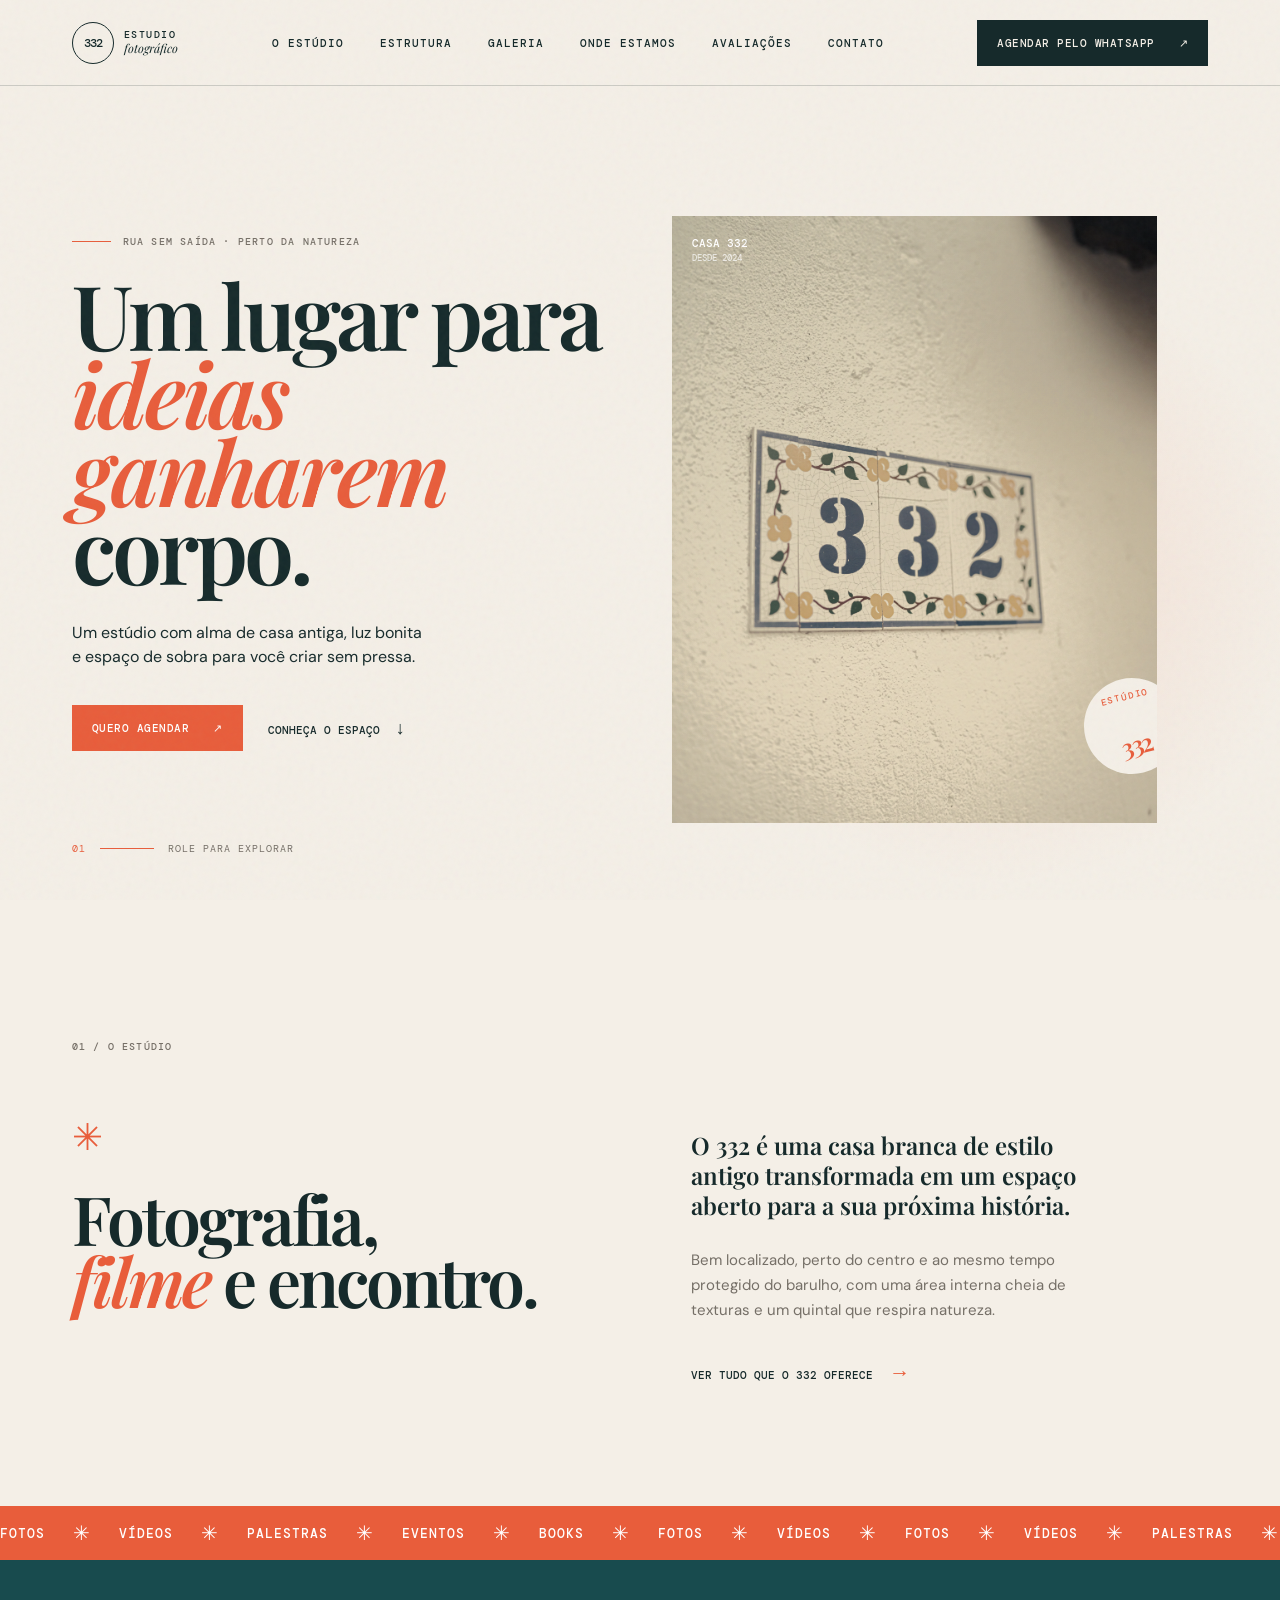
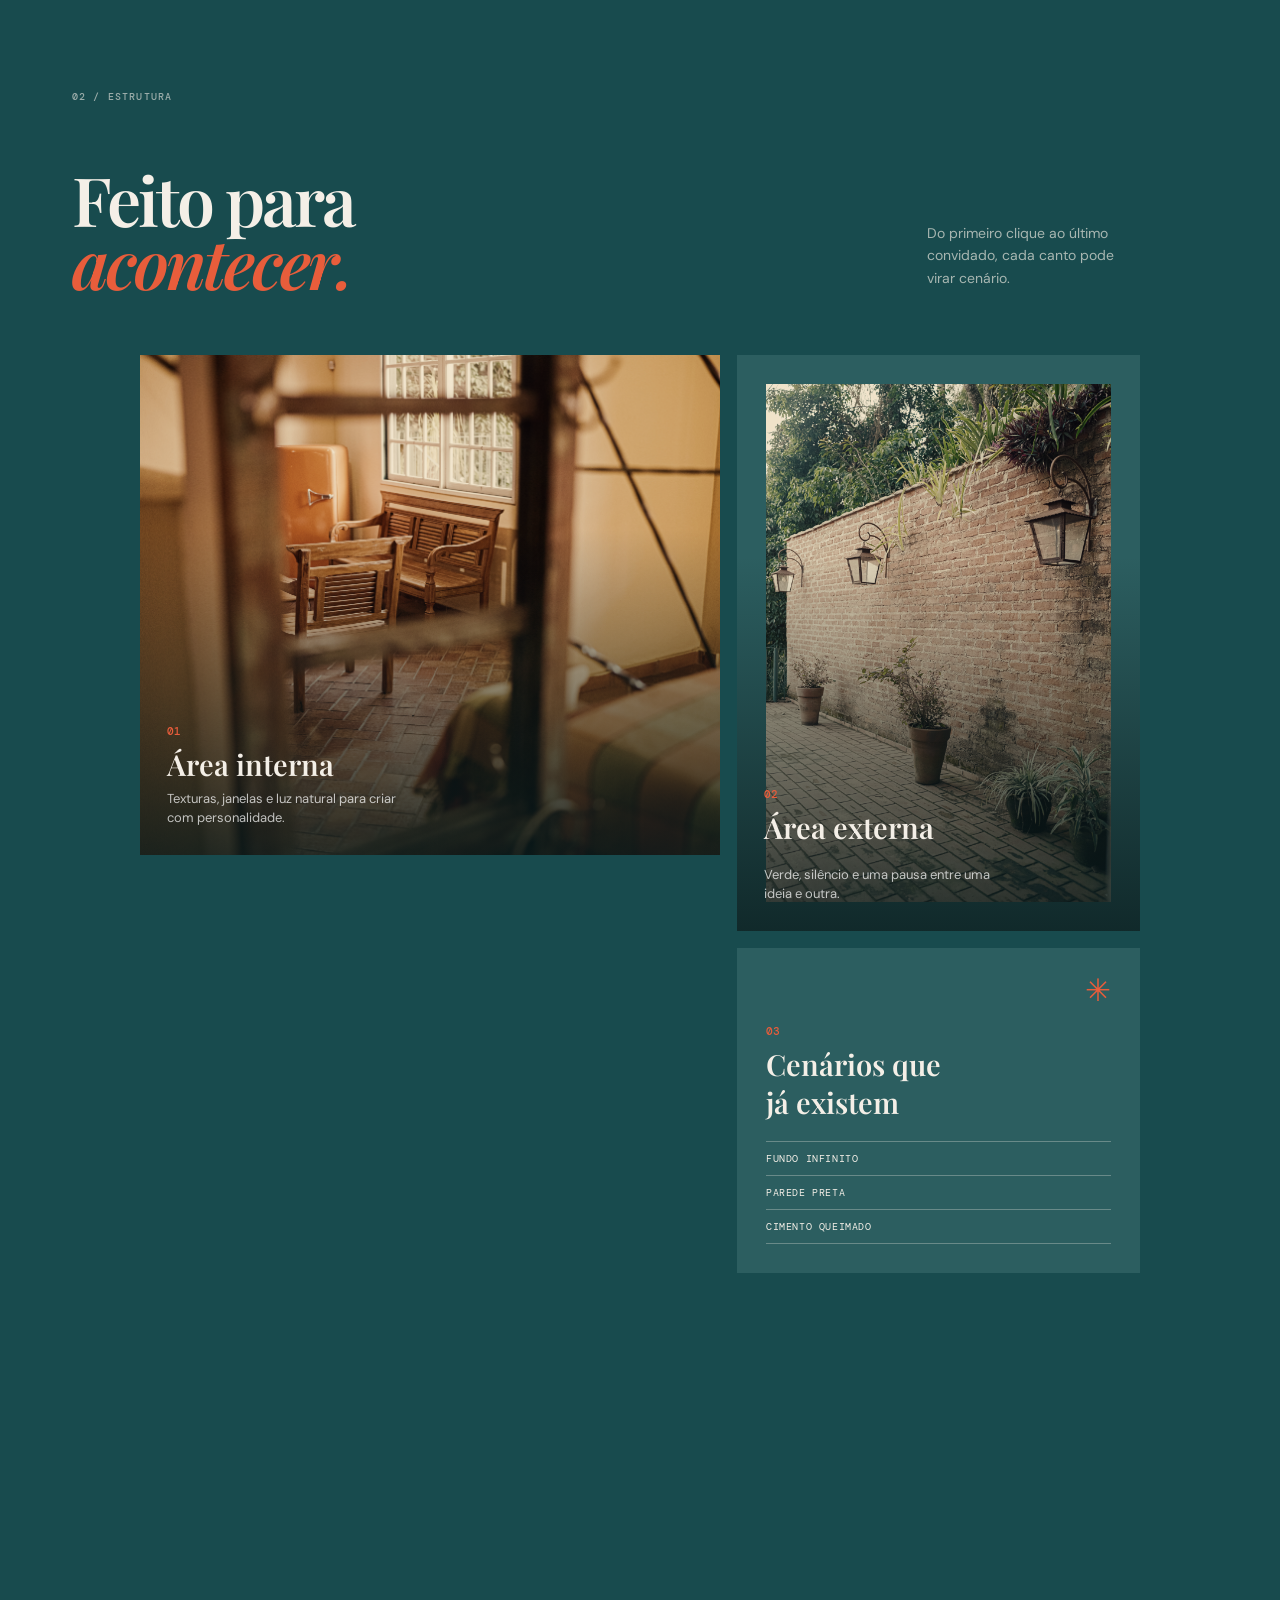
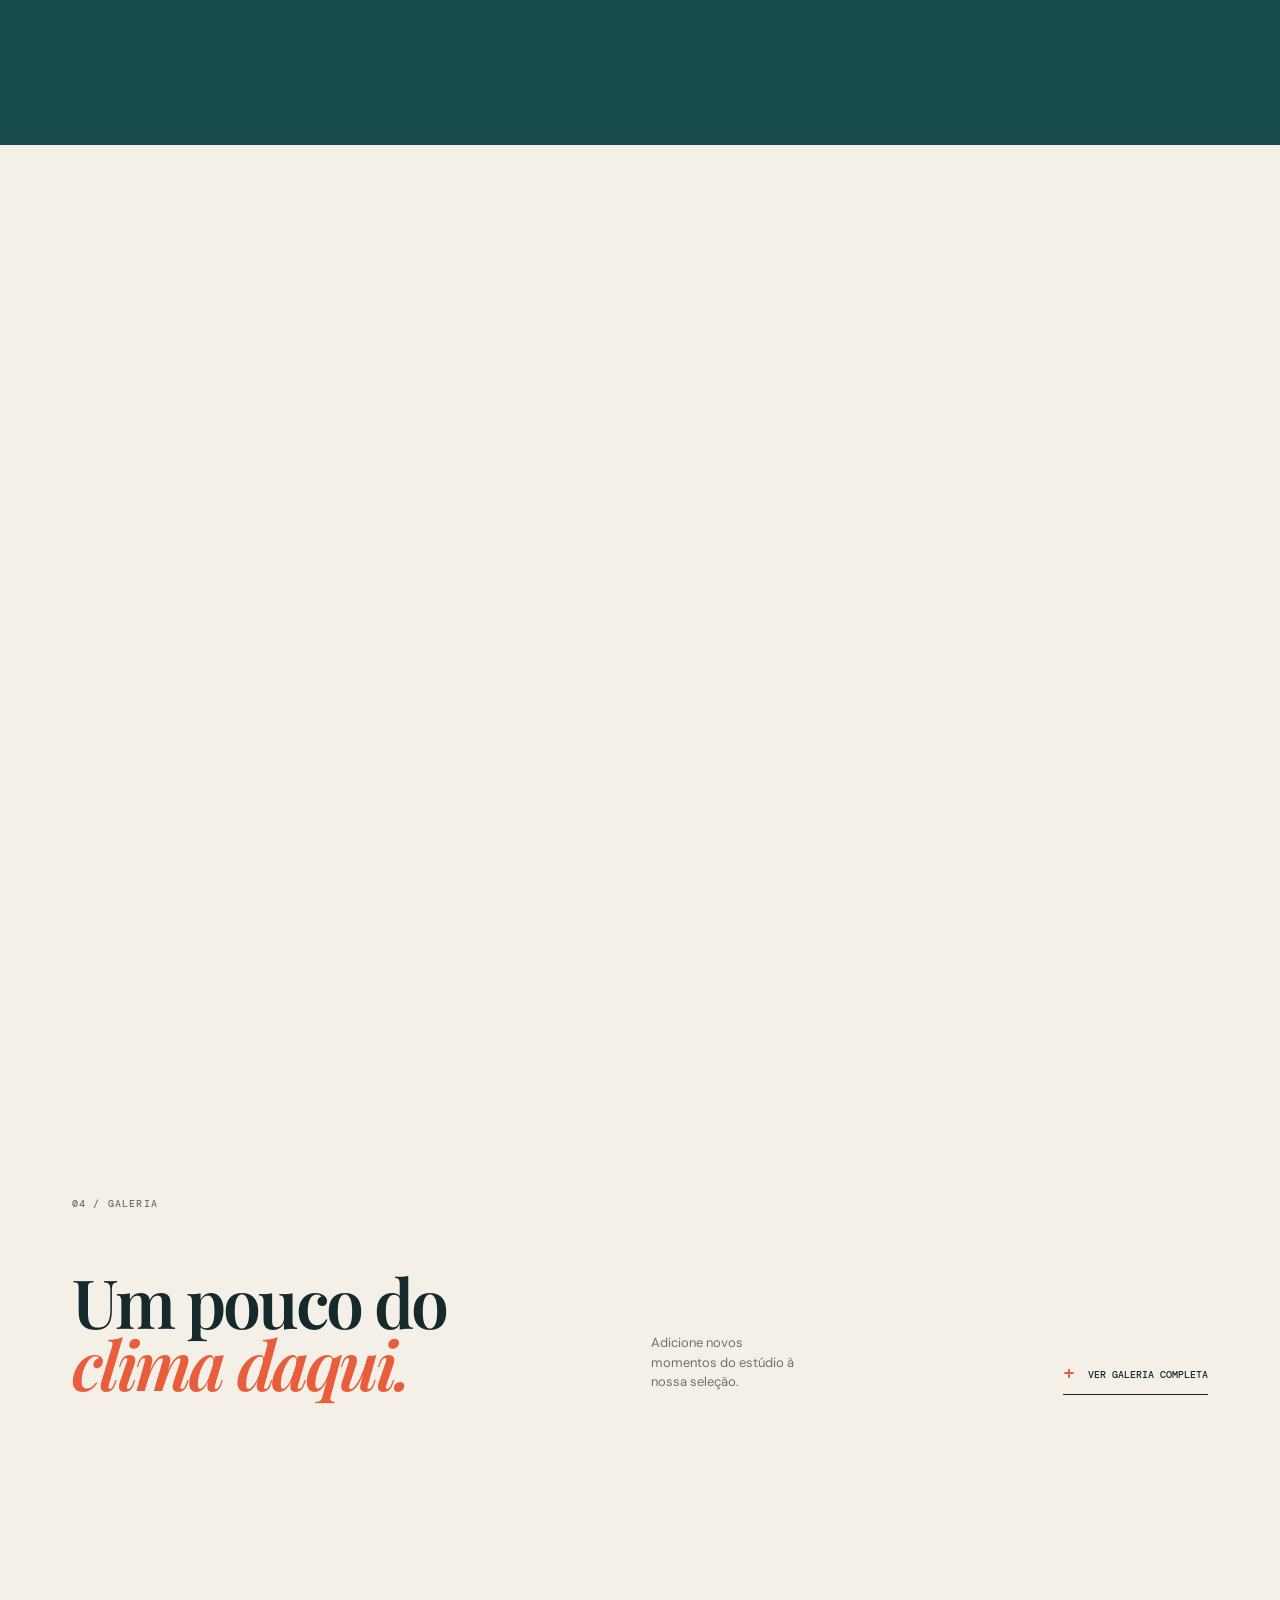
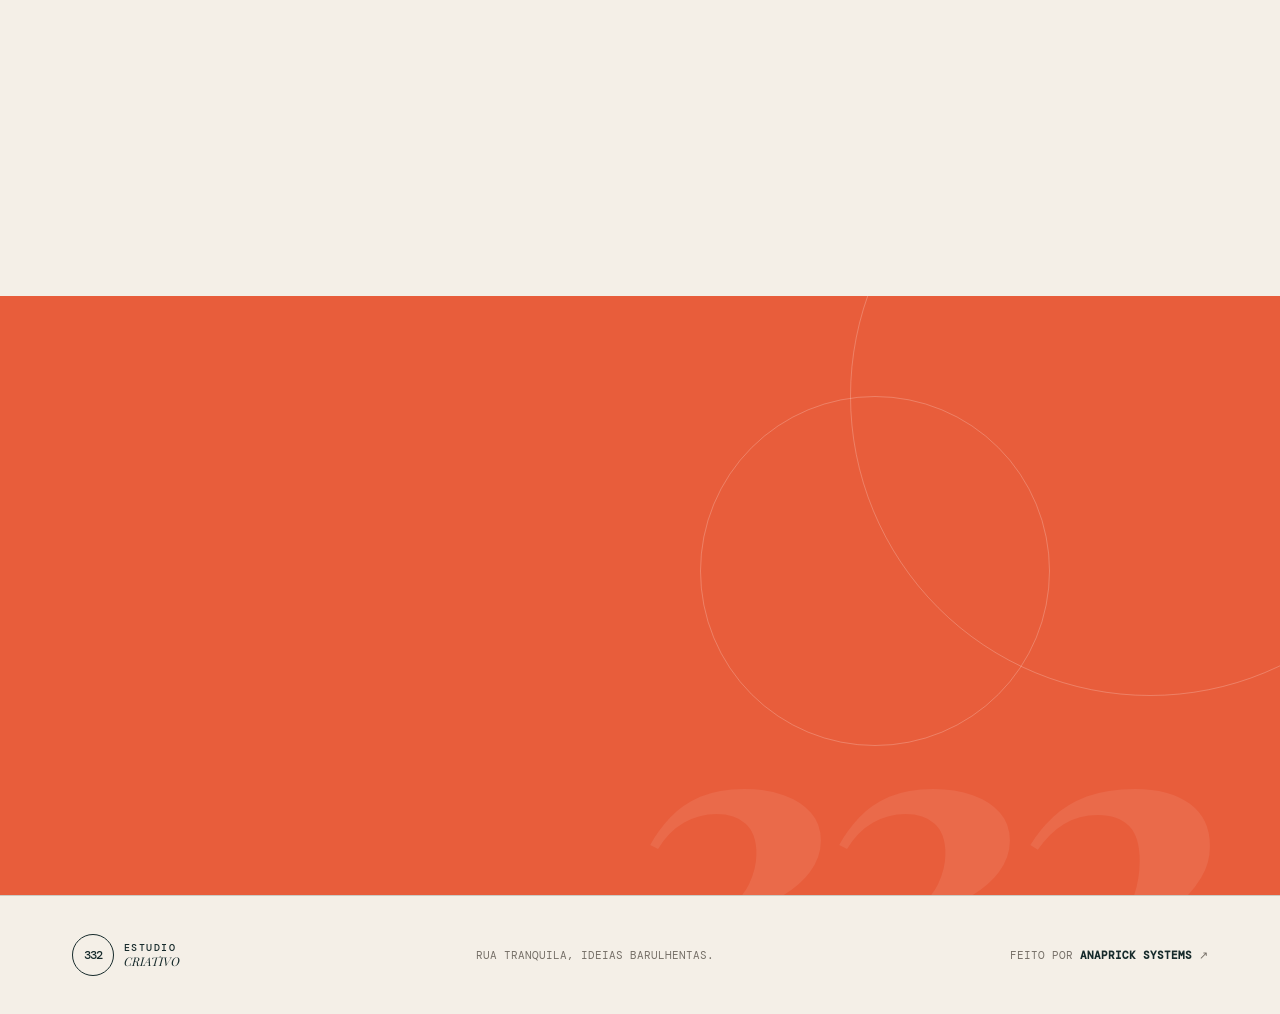
==== commit 60eb707d: "feat: add gallery" ====
--- a/index.html
+++ b/index.html
@@ -1,120 +1,379 @@
 <!doctype html>
 <html lang="pt-BR">
-<head>
-  <meta charset="UTF-8" />
-  <meta name="viewport" content="width=device-width, initial-scale=1.0" />
-  <meta name="theme-color" content="#e85d3b" />
-  <meta name="description" content="Estudio 332: um espaco para fotografar, filmar, celebrar e criar perto da natureza." />
-  <title>Estudio 332 | Espaço para criar</title>
-  <link rel="preconnect" href="https://fonts.googleapis.com" />
-  <link rel="preconnect" href="https://fonts.gstatic.com" crossorigin />
-  <link href="https://fonts.googleapis.com/css2?family=DM+Mono:wght@400;500&family=DM+Sans:wght@400;500;700&family=Playfair+Display:ital,wght@0,600;0,700;1,600&display=swap" rel="stylesheet" />
-  <link rel="stylesheet" href="styles.css" />
-</head>
-<body>
-  <div class="page-noise"></div>
-  <header class="site-header" id="topo">
-    <a class="brand" href="#topo" aria-label="Estudio 332 - inicio">
-      <span class="brand-mark">332</span>
-      <span class="brand-text">ESTUDIO<br /><i>fotográfico</i></span>
-    </a>
-    <nav class="desktop-nav" aria-label="Navegacao principal">
-      <a href="#o-estudio">O estúdio</a>
-      <a href="#estrutura">Estrutura</a>
-      <a href="#galeria">Galeria</a>
-      <a href="#localizacao">Onde estamos</a>
-      <a href="#avaliacoes">Avaliações</a>
-      <a href="#contato">Contato</a>
-    </nav>
-    <a class="button button-dark header-cta" data-whatsapp href="https://wa.me/5500000000000?text=Ol%C3%A1%2C%20quero%20agendar%20o%20Est%C3%BAdio%20332." target="_blank" rel="noreferrer">
-      <span>Agendar pelo WhatsApp</span><span aria-hidden="true">↗</span>
-    </a>
-    <button class="menu-toggle" aria-label="Abrir menu" aria-expanded="false"><span></span><span></span></button>
-  </header>
-
-  <main>
-    <section class="hero" aria-labelledby="hero-title">
-      <div class="hero-copy reveal">
-        <p class="eyebrow"><span class="eyebrow-line"></span>Rua sem saída · perto da natureza</p>
-        <h1 id="hero-title">Um lugar para<br /><em>ideias ganharem</em><br />corpo.</h1>
-        <p class="hero-intro">Um estúdio com alma de casa antiga, luz bonita e espaço de sobra para você criar sem pressa.</p>
-        <div class="hero-actions">
-          <a class="button button-accent" data-whatsapp href="https://wa.me/5500000000000?text=Ol%C3%A1%2C%20quero%20conhecer%20o%20Est%C3%BAdio%20332." target="_blank" rel="noreferrer">Quero agendar <span aria-hidden="true">↗</span></a>
-          <a class="text-link" href="estudio">Conheça o espaço <span>↓</span></a>
-        </div>
-      </div>
-      <div class="hero-visual reveal reveal-delay">
-        <div class="hero-image-wrap">
-          <img src= "img/numero.jpg" alt="Câmera fotográfica em um estúdio criativo" />
-          <div class="image-label label-top">Casa 332<br /><span>desde 2024</span></div>
-          <div class="image-stamp">ESTÚDIO<br /><strong>332</strong></div>
-        </div>
-      </div>
-      <div class="hero-scroll"><span>01</span><span class="scroll-line"></span><span>role para explorar</span></div>
-    </section>
-
-    <section class="intro-section" id="o-estudio">
-      <div class="section-index">01 / O ESTÚDIO</div>
-      <div class="intro-grid">
-        <div class="intro-heading reveal"><span class="asterisk">✳</span><h2>Fotografia,<br /><em>filme</em> e encontro.</h2></div>
-        <div class="intro-text reveal reveal-delay">
-          <p class="large-copy">O 332 é uma casa alaranjada de estilo antigo transformada em um espaço aberto para a sua próxima história.</p>
-          <p>Bem localizado, perto do centro e ao mesmo tempo protegido do barulho, com uma área interna cheia de texturas e um quintal que respira natureza.</p>
-          <a class="arrow-link" href="estrutura">Ver tudo que o 332 oferece <span>→</span></a>
-        </div>
-      </div>
-      <div class="marquee" aria-label="Estudio 332 para fotos videos palestras eventos">
-        <div class="marquee-track"><span>FOTOS</span><i>✳</i><span>VÍDEOS</span><i>✳</i><span>PALESTRAS</span><i>✳</i><span>EVENTOS</span><i>✳</i><span>BOOKS</span><i>✳</i><span>FOTOS</span><i>✳</i><span>VÍDEOS</span><i>✳</i></div>
-      </div>
-    </section>
-
-    <section class="spaces-section" id="estrutura">
-      <div class="section-index light-index">02 / ESTRUTURA</div>
-      <div class="spaces-heading"><h2>Feito para<br /><em>acontecer.</em></h2><p>Do primeiro clique ao último convidado, cada canto pode virar cenário.</p></div>
-      <div class="spaces-grid">
-        <article class="space-card space-card-large reveal"><img src="img/areainterna.jpg" alt="Retrato produzido em ambiente com luz natural" /><div class="card-overlay"><span>01</span><h3>Área interna</h3><p>Texturas, janelas e luz natural para criar com personalidade.</p></div></article>
-        <article class="space-card reveal reveal-delay"><img src="img/areaexterna.jpg" alt="Ambiente amplo para encontros e produções" /><div class="card-overlay"><span>02</span><h3>Área externa</h3><p>Verde, silêncio e uma pausa entre uma ideia e outra.</p></div></article>
-        <article class="space-card reveal"><div class="card-number">03</div><div class="card-icon">✳</div><h3>Cenários que<br />já existem</h3><ul><li>Fundo infinito</li><li>Parede preta</li><li>Cimento queimado</li></ul></article>
-        <article class="space-card space-card-accent reveal reveal-delay"><div class="card-number">04</div><div class="card-icon">⌁</div><h3>Estrutura<br />de verdade</h3><ul><li>Flashs e luz contínua</li><li>Geladeira e fogão</li><li>Arquibancada para formaturas</li></ul></article>
-      </div>
-    </section>
-
-    <section class="details-section">
-      <div class="details-image reveal"><img src="https://images.unsplash.com/photo-1554048612-b6a482bc67e5?auto=format&fit=crop&w=1100&q=85" alt="Pessoa fotografando com câmera profissional" /><span class="vertical-caption">LUZ · TEXTURA · PRESENÇA</span></div>
-      <div class="details-copy reveal reveal-delay"><div class="section-index">03 / CABE NO SEU PLANO</div><h2>Alugue por algumas horas.<br /><em>Fique para a história.</em></h2><p>O 332 recebe books, ensaios, palestras, vídeos, eventos intimistas e tudo o que pede um espaço com personalidade.</p><div class="hours-block"><div class="open-status"><span class="status-dot"></span><strong id="open-status">Verificando funcionamento</strong><small id="status-detail">Atualizado agora</small></div><div class="hours-list" aria-label="Horários de funcionamento"><div><span>SEGUNDA</span><strong>08h às 20h</strong></div><div><span>TERÇA</span><strong>08h às 20h</strong></div><div><span>QUARTA</span><strong>08h às 20h</strong></div><div><span>QUINTA</span><strong>08h às 20h</strong></div><div><span>SEXTA</span><strong>08h às 20h</strong></div><div><span>SÁBADO</span><strong>08h às 18h</strong></div><div class="closed-day"><span>DOMINGO</span><strong>Fechado</strong></div></div></div><a class="button button-accent" data-whatsapp href="https://wa.me/5500000000000?text=Ol%C3%A1%2C%20quero%20consultar%20datas%20para%20alugar%20o%20Est%C3%BAdio%20332." target="_blank" rel="noreferrer">Consultar disponibilidade <span aria-hidden="true">↗</span></a></div>
-    </section>
-
-    <section class="gallery-section" id="galeria">
-      <div class="section-index">04 / GALERIA</div>
-      <div class="gallery-heading"><h2>Um pouco do<br /><em>clima daqui.</em></h2><p>Adicione novos momentos do estúdio à nossa seleção.</p><button class="gallery-add" id="add-photo" type="button"><span>+</span> Adicionar foto</button><input id="photo-input" type="file" accept="image/*" hidden /></div>
-      <div class="gallery-grid" id="gallery-grid">
-        <figure class="gallery-item gallery-item-tall reveal"><img src="https://images.unsplash.com/photo-1554080353-a576cf803bda?auto=format&fit=crop&w=900&q=85" alt="Fotógrafa em momento de criação" /><figcaption>01 · processo</figcaption></figure>
-        <figure class="gallery-item gallery-item-wide reveal reveal-delay"><img src="https://images.unsplash.com/photo-1499951360447-b19be8fe80f5?auto=format&fit=crop&w=1200&q=85" alt="Mesa de trabalho criativa" /><figcaption>02 · ideias na mesa</figcaption></figure>
-        <figure class="gallery-item gallery-item-small reveal"><img src="https://images.unsplash.com/photo-1531058020387-3be344556be6?auto=format&fit=crop&w=900&q=85" alt="Encontro em ambiente de evento" /><figcaption>03 · encontros</figcaption></figure>
-        <figure class="gallery-note reveal reveal-delay"><span class="asterisk">✳</span><p>Seu projeto<br /><em>também</em><br />mora aqui.</p></figure>
-        <figure class="gallery-item reveal"><img src="https://images.unsplash.com/photo-1492691527719-9d1e07e534b4?auto=format&fit=crop&w=900&q=85" alt="Produção audiovisual em estúdio" /><figcaption>04 · movimento</figcaption></figure>
-        <figure class="gallery-item reveal reveal-delay"><img src="https://images.unsplash.com/photo-1504274066651-8d31a536b11a?auto=format&fit=crop&w=900&q=85" alt="Detalhe de câmera e produção" /><figcaption>05 · detalhes</figcaption></figure>
-        <figure class="gallery-item gallery-item-wide reveal"><img src="https://images.unsplash.com/photo-1497366811353-6870744d04b2?auto=format&fit=crop&w=1200&q=85" alt="Sala ampla para eventos e encontros" /><figcaption>06 · casa aberta</figcaption></figure>
-      </div>
-    </section>
-
-    <section class="location-section" id="localizacao">
-      <div class="location-copy reveal"><div class="section-index">05 / CHEGUE ATÉ AQUI</div><h2>Centro por perto.<br /><em>Silêncio também.</em></h2><p>Rua Almirante Barroso, 332 · Paineiras<br />Juiz de Fora, MG · CEP 36016-130</p><a class="arrow-link" href="https://www.google.com/maps/search/?api=1&query=Rua+Almirante+Barroso%2C+332%2C+Paineiras%2C+Juiz+de+Fora%2C+MG%2C+36016-130" target="_blank" rel="noreferrer">Abrir rota no Google Maps <span>↗</span></a></div><div class="map-frame reveal reveal-delay"><iframe title="Mapa do Estúdio 332" src="https://www.google.com/maps?q=Rua+Almirante+Barroso%2C+332%2C+Paineiras%2C+Juiz+de+Fora%2C+MG%2C+36016-130&output=embed" loading="lazy" referrerpolicy="no-referrer-when-downgrade"></iframe></div>
-    </section>
-
-    <section class="reviews-section" id="avaliacoes">
-      <div class="reviews-heading reveal"><div class="section-index">06 / QUEM JÁ PASSOU</div><h2>Palavras que<br /><em>ficam.</em></h2><p>Veja as avaliações do Estúdio 332 no Google. Em breve, com o novo nome também.</p><a class="button button-dark" href="https://www.google.com/search?q=Ronald+Ribeiro+Estudio+Juiz+de+Fora" target="_blank" rel="noreferrer">Ver no Google <span aria-hidden="true">↗</span></a></div><div class="review-panel reveal reveal-delay"><div class="google-badge"><span>G</span><strong>Google</strong></div><div class="review-stars">★★★★★</div><p>Encontre as avaliações atuais do <strong>Ronald Ribeiro Estudio</strong> e acompanhe a transição para Estúdio 332.</p><a class="arrow-link" href="https://www.google.com/search?q=Ronald+Ribeiro+Estudio+Juiz+de+Fora" target="_blank" rel="noreferrer">Abrir avaliações <span>→</span></a></div>
-    </section>
-
-    <section class="contact-section" id="contato">
-      <div class="contact-orbit orbit-one"></div><div class="contact-orbit orbit-two"></div>
-      <div class="contact-content reveal"><div class="section-index light-index">05 / VAMOS CONVERSAR</div><h2>Seu próximo<br /><em>capítulo começa</em><br />aqui.</h2><p>Conte o que você está imaginando. A gente abre a porta.</p><a class="button button-light" data-whatsapp href="https://wa.me/5500000000000?text=Ol%C3%A1%2C%20quero%20conversar%20sobre%20uma%20produ%C3%A7%C3%A3o%20no%20Est%C3%BAdio%20332." target="_blank" rel="noreferrer">Chamar no WhatsApp <span aria-hidden="true">↗</span></a></div>
-      <div class="contact-number">332</div>
-    </section>
-  </main>
-
-  <footer class="site-footer"><a class="brand footer-brand" href="#topo"><span class="brand-mark">332</span><span class="brand-text">ESTUDIO<br /><i>criativo</i></span></a><p>Rua tranquila, ideias barulhentas.</p><a class="made-by" href="https://www.anaprick.com.br" target="_blank" rel="noreferrer">feito por <strong>AnaPrick Systems</strong> ↗</a></footer>
-  <div class="toast" id="toast" role="status">Adicione sua foto na galeria para visualizar aqui.</div>
-  <script src="script.js"></script>
-</body>
+  <head>
+    <meta charset="UTF-8" />
+    <meta name="viewport" content="width=device-width, initial-scale=1.0" />
+    <meta name="google-places-api-key" content="" />
+
+    <meta name="theme-color" content="#e85d3b" />
+    <meta
+      name="description"
+      content="Estudio 332: um espaco para fotografar, filmar, celebrar e criar perto da natureza."
+    />
+    <title>Estudio 332 | Espaço para criar</title>
+    <link rel="preconnect" href="https://fonts.googleapis.com" />
+    <link rel="preconnect" href="https://fonts.gstatic.com" crossorigin />
+    <link
+      href="https://fonts.googleapis.com/css2?family=DM+Mono:wght@400;500&family=DM+Sans:wght@400;500;700&family=Playfair+Display:ital,wght@0,600;0,700;1,600&display=swap"
+      rel="stylesheet"
+    />
+    <link rel="stylesheet" href="styles.css" />
+  </head>
+  <body>
+    <div class="page-noise"></div>
+    <header class="site-header" id="topo">
+      <a class="brand" href="#topo" aria-label="Estudio 332 - inicio">
+        <span class="brand-mark">332</span>
+        <span class="brand-text">ESTUDIO<br /><i>fotográfico</i></span>
+      </a>
+      <nav class="desktop-nav" aria-label="Navegacao principal">
+        <a href="#o-estudio">O estúdio</a>
+        <a href="#estrutura">Estrutura</a>
+        <a href="#galeria">Galeria</a>
+        <a href="#localizacao">Onde estamos</a>
+        <a href="#avaliacoes">Avaliações</a>
+        <a href="#contato">Contato</a>
+      </nav>
+      <a
+        class="button button-dark header-cta"
+        data-whatsapp
+        href="https://wa.me/5500000000000?text=Ol%C3%A1%2C%20quero%20agendar%20o%20Est%C3%BAdio%20332."
+        target="_blank"
+        rel="noreferrer"
+      >
+        <span>Agendar pelo WhatsApp</span><span aria-hidden="true">↗</span>
+      </a>
+      <button class="menu-toggle" aria-label="Abrir menu" aria-expanded="false">
+        <span></span><span></span>
+      </button>
+    </header>
+
+    <main>
+      <section class="hero" aria-labelledby="hero-title">
+        <div class="hero-copy reveal">
+          <p class="eyebrow">
+            <span class="eyebrow-line"></span>Rua sem saída · perto da natureza
+          </p>
+          <h1 id="hero-title">
+            Um lugar para<br /><em>ideias ganharem</em><br />corpo.
+          </h1>
+          <p class="hero-intro">
+            Um estúdio com alma de casa antiga, luz bonita e espaço de sobra
+            para você criar sem pressa.
+          </p>
+          <div class="hero-actions">
+            <a
+              class="button button-accent"
+              data-whatsapp
+              href="https://wa.me/5500000000000?text=Ol%C3%A1%2C%20quero%20conhecer%20o%20Est%C3%BAdio%20332."
+              target="_blank"
+              rel="noreferrer"
+              >Quero agendar <span aria-hidden="true">↗</span></a
+            >
+            <a class="text-link" href="estudio"
+              >Conheça o espaço <span>↓</span></a
+            >
+          </div>
+        </div>
+        <div class="hero-visual reveal reveal-delay">
+          <div class="hero-image-wrap">
+            <img
+              src="img/numero.jpg"
+              alt="Câmera fotográfica em um estúdio criativo"
+            />
+            <div class="image-label label-top">
+              Casa 332<br /><span>desde 2024</span>
+            </div>
+            <div class="image-stamp">ESTÚDIO<br /><strong>332</strong></div>
+          </div>
+        </div>
+        <div class="hero-scroll">
+          <span>01</span><span class="scroll-line"></span
+          ><span>role para explorar</span>
+        </div>
+      </section>
+
+      <section class="intro-section" id="o-estudio">
+        <div class="section-index">01 / O ESTÚDIO</div>
+        <div class="intro-grid">
+          <div class="intro-heading reveal">
+            <span class="asterisk">✳</span>
+            <h2>Fotografia,<br /><em>filme</em> e encontro.</h2>
+          </div>
+          <div class="intro-text reveal reveal-delay">
+            <p class="large-copy">
+              O 332 é uma casa branca de estilo antigo transformada em um espaço
+              aberto para a sua próxima história.
+            </p>
+            <p>
+              Bem localizado, perto do centro e ao mesmo tempo protegido do
+              barulho, com uma área interna cheia de texturas e um quintal que
+              respira natureza.
+            </p>
+            <a class="arrow-link" href="estrutura"
+              >Ver tudo que o 332 oferece <span>→</span></a
+            >
+          </div>
+        </div>
+        <div
+          class="marquee"
+          aria-label="Estudio 332 para fotos videos palestras eventos"
+        >
+          <div class="marquee-track">
+            <div class="marquee-group">
+              <span>FOTOS</span><i>✳</i><span>VÍDEOS</span><i>✳</i
+              ><span>PALESTRAS</span><i>✳</i><span>EVENTOS</span><i>✳</i
+              ><span>BOOKS</span><i>✳</i><span>FOTOS</span><i>✳</i
+              ><span>VÍDEOS</span><i>✳</i>
+            </div>
+            <div class="marquee-group" aria-hidden="true">
+              <span>FOTOS</span><i>✳</i><span>VÍDEOS</span><i>✳</i
+              ><span>PALESTRAS</span><i>✳</i><span>EVENTOS</span><i>✳</i
+              ><span>BOOKS</span><i>✳</i><span>FOTOS</span><i>✳</i
+              ><span>VÍDEOS</span><i>✳</i>
+            </div>
+          </div>
+        </div>
+      </section>
+
+      <section class="spaces-section" id="estrutura">
+        <div class="section-index light-index">02 / ESTRUTURA</div>
+        <div class="spaces-heading">
+          <h2>Feito para<br /><em>acontecer.</em></h2>
+          <p>
+            Do primeiro clique ao último convidado, cada canto pode virar
+            cenário.
+          </p>
+        </div>
+        <div class="spaces-grid">
+          <article class="space-card space-card-large reveal">
+            <img
+              src="img/areainterna.jpg"
+              alt="Retrato produzido em ambiente com luz natural"
+            />
+            <div class="card-overlay">
+              <span>01</span>
+              <h3>Área interna</h3>
+              <p>
+                Texturas, janelas e luz natural para criar com personalidade.
+              </p>
+            </div>
+          </article>
+          <article class="space-card reveal reveal-delay">
+            <img
+              src="img/areaexterna.jpg"
+              alt="Ambiente amplo para encontros e produções"
+            />
+            <div class="card-overlay">
+              <span>02</span>
+              <h3>Área externa</h3>
+              <p>Verde, silêncio e uma pausa entre uma ideia e outra.</p>
+            </div>
+          </article>
+          <article class="space-card reveal">
+            <div class="card-number">03</div>
+            <div class="card-icon">✳</div>
+            <h3>Cenários que<br />já existem</h3>
+            <ul>
+              <li>Fundo infinito</li>
+              <li>Parede preta</li>
+              <li>Cimento queimado</li>
+            </ul>
+          </article>
+          <article class="space-card space-card-accent reveal reveal-delay">
+            <div class="card-number">04</div>
+            <div class="card-icon">⌁</div>
+            <h3>Estrutura<br />de verdade</h3>
+            <ul>
+              <li>Flashs e luz contínua</li>
+              <li>Geladeira e fogão</li>
+              <li>Arquibancada para formaturas</li>
+            </ul>
+          </article>
+        </div>
+      </section>
+
+      <section class="details-section">
+        <div class="details-image reveal">
+          <img
+            src="https://images.unsplash.com/photo-1554048612-b6a482bc67e5?auto=format&fit=crop&w=1100&q=85"
+            alt="Pessoa fotografando com câmera profissional"
+          /><span class="vertical-caption">LUZ · TEXTURA · PRESENÇA</span>
+        </div>
+        <div class="details-copy reveal reveal-delay">
+          <div class="section-index">03 / CABE NO SEU PLANO</div>
+          <h2>
+            Alugue por algumas horas.<br /><em>Fique para a história.</em>
+          </h2>
+          <p>
+            O 332 recebe books, ensaios, palestras, vídeos, eventos intimistas e
+            tudo o que pede um espaço com personalidade.
+          </p>
+          <div class="hours-block">
+            <div class="open-status">
+              <span class="status-dot"></span
+              ><strong id="open-status">Verificando funcionamento</strong
+              ><small id="status-detail">Atualizado agora</small>
+            </div>
+            <div class="hours-list" aria-label="Horários de funcionamento">
+              <div><span>SEGUNDA</span><strong>08h às 20h</strong></div>
+              <div><span>TERÇA</span><strong>08h às 20h</strong></div>
+              <div><span>QUARTA</span><strong>08h às 20h</strong></div>
+              <div><span>QUINTA</span><strong>08h às 20h</strong></div>
+              <div><span>SEXTA</span><strong>08h às 20h</strong></div>
+              <div><span>SÁBADO</span><strong>08h às 18h</strong></div>
+              <div class="closed-day">
+                <span>DOMINGO</span><strong>Fechado</strong>
+              </div>
+            </div>
+          </div>
+          <a
+            class="button button-accent"
+            data-whatsapp
+            href="https://wa.me/5500000000000?text=Ol%C3%A1%2C%20quero%20consultar%20datas%20para%20alugar%20o%20Est%C3%BAdio%20332."
+            target="_blank"
+            rel="noreferrer"
+            >Consultar disponibilidade <span aria-hidden="true">↗</span></a
+          >
+        </div>
+      </section>
+
+      <section class="gallery-section" id="galeria">
+        <div class="section-index">04 / GALERIA</div>
+        <div class="gallery-heading">
+          <h2>Um pouco do<br /><em>clima daqui.</em></h2>
+          <p>Adicione novos momentos do estúdio à nossa seleção.</p>
+          <a class="gallery-add" href="galeria.html">
+            <span>+</span> Ver galeria completa</a
+          >
+        </div>
+        <div class="gallery-grid" id="gallery-grid">
+          <figure class="gallery-item gallery-item-tall reveal">
+            <img
+              src="img/processo.jpg"
+              alt="Fotógrafa em momento de criação"
+              width="900px"
+            />
+          </figure>
+          <figure class="gallery-item gallery-item-wide reveal reveal-delay">
+            <img src="img/encontros.jpg" alt="Mesa de trabalho criativa" />
+          </figure>
+          <figure class="gallery-item gallery-item-small reveal">
+            <img
+              src="img/fotosStudio-36.jpg"
+              alt="Encontro em ambiente de evento"
+            />
+          </figure>
+          <figure class="gallery-note reveal reveal-delay">
+            <span class="asterisk">✳</span>
+            <p>Seu projeto<br /><em>também</em><br />mora aqui.</p>
+          </figure>
+          <figure class="gallery-item reveal">
+            <img
+              src="img/fotosStudio-8.jpg"
+              alt="Produção audiovisual em estúdio"
+            />
+          </figure>
+          <figure class="gallery-item reveal reveal-delay">
+            <img
+              src="img/fotosStudio-22.jpg"
+              alt="Detalhe de câmera e produção"
+            />
+          </figure>
+          <figure class="gallery-item gallery-item-wide reveal">
+            <img
+              src="img/fotosStudio-6.jpg"
+              alt="Sala ampla para eventos e encontros"
+            />
+          </figure>
+        </div>
+      </section>
+
+      <section class="location-section" id="localizacao">
+        <div class="location-copy reveal">
+          <div class="section-index">05 / CHEGUE ATÉ AQUI</div>
+          <h2>Centro por perto.<br /><em>Silêncio também.</em></h2>
+          <p>
+            Rua Almirante Barroso, 332 · Paineiras<br />Juiz de Fora, MG · CEP
+            36016-130
+          </p>
+          <a
+            class="arrow-link"
+            href="https://www.google.com/maps/search/?api=1&query=Rua+Almirante+Barroso%2C+332%2C+Paineiras%2C+Juiz+de+Fora%2C+MG%2C+36016-130"
+            target="_blank"
+            rel="noreferrer"
+            >Abrir rota no Google Maps <span>↗</span></a
+          >
+        </div>
+        <div class="map-frame reveal reveal-delay">
+          <iframe
+            title="Mapa do Estúdio 332"
+            src="https://www.google.com/maps?q=Rua+Almirante+Barroso%2C+332%2C+Paineiras%2C+Juiz+de+Fora%2C+MG%2C+36016-130&output=embed"
+            loading="lazy"
+            referrerpolicy="no-referrer-when-downgrade"
+          ></iframe>
+        </div>
+      </section>
+
+      <section class="reviews-section" id="avaliacoes">
+        <div class="reviews-heading reveal">
+          <div class="section-index">06 / QUEM JÁ PASSOU</div>
+          <h2>Palavras que<br /><em>ficam.</em></h2>
+          <p>
+            Veja as avaliações do Estúdio 332 no Google. Em breve, com o novo
+            nome também.
+          </p>
+          <a
+            class="button button-dark"
+            href="https://www.google.com/search?q=Ronald+Ribeiro+Estudio+Juiz+de+Fora"
+            target="_blank"
+            rel="noreferrer"
+            >Ver no Google <span aria-hidden="true">↗</span></a
+          >
+        </div>
+        <div class="review-panel reveal reveal-delay" id="reviews-panel">
+          <div class="google-badge"><span>G</span><strong>Google</strong></div>
+          <div id="reviews-loader" class="review-stars">
+            Carregando avaliações...
+          </div>
+          <div id="reviews-list"></div>
+        </div>
+      </section>
+
+      <section class="contact-section" id="contato">
+        <div class="contact-orbit orbit-one"></div>
+        <div class="contact-orbit orbit-two"></div>
+        <div class="contact-content reveal">
+          <div class="section-index light-index">05 / VAMOS CONVERSAR</div>
+          <h2>Seu próximo<br /><em>capítulo começa</em><br />aqui.</h2>
+          <p>Conte o que você está imaginando. A gente abre a porta.</p>
+          <a
+            class="button button-light"
+            data-whatsapp
+            href="https://wa.me/5500000000000?text=Ol%C3%A1%2C%20quero%20conversar%20sobre%20uma%20produ%C3%A7%C3%A3o%20no%20Est%C3%BAdio%20332."
+            target="_blank"
+            rel="noreferrer"
+            >Chamar no WhatsApp <span aria-hidden="true">↗</span></a
+          >
+        </div>
+        <div class="contact-number">332</div>
+      </section>
+    </main>
+
+    <footer class="site-footer">
+      <a class="brand footer-brand" href="#topo"
+        ><span class="brand-mark">332</span
+        ><span class="brand-text">ESTUDIO<br /><i>criativo</i></span></a
+      >
+      <p>Rua tranquila, ideias barulhentas.</p>
+      <a
+        class="made-by"
+        href="https://www.anaprick.com.br"
+        target="_blank"
+        rel="noreferrer"
+        >feito por <strong>AnaPrick Systems</strong> ↗</a
+      >
+    </footer>
+    <script src="script.js"></script>
+  </body>
 </html>
--- a/styles.css
+++ b/styles.css
@@ -1,14 +1,1287 @@
-@import url('https://fonts.googleapis.com/css2?family=DM+Mono:wght@400;500&family=DM+Sans:wght@400;500;700&family=Playfair+Display:ital,wght@0,600;0,700;1,600&display=swap');
-
-:root{--ink:#162a2b;--cream:#f4efe7;--orange:#e85d3b;--orange-dark:#bd432e;--blue:#184b4e;--muted:#756f67;--line:rgba(22,42,43,.18);--display:'Playfair Display',Georgia,serif;--body:'DM Sans',Arial,sans-serif;--mono:'DM Mono',monospace}
-*{box-sizing:border-box}html{scroll-behavior:smooth}body{margin:0;background:var(--cream);color:var(--ink);font-family:var(--body);overflow-x:hidden}.page-noise{position:fixed;inset:0;pointer-events:none;z-index:10;opacity:.055;background-image:url("data:image/svg+xml,%3Csvg viewBox='0 0 180 180' xmlns='http://www.w3.org/2000/svg'%3E%3Cfilter id='n'%3E%3CfeTurbulence type='fractalNoise' baseFrequency='.9' numOctaves='3' stitchTiles='stitch'/%3E%3C/filter%3E%3Crect width='100%25' height='100%25' filter='url(%23n)' opacity='.7'/%3E%3C/svg%3E")}
-a{color:inherit;text-decoration:none}.site-header{height:86px;display:flex;align-items:center;justify-content:space-between;padding:0 5.6vw;border-bottom:1px solid var(--line);position:relative;z-index:20}.brand{display:flex;align-items:center;gap:10px;line-height:.9}.brand-mark{border:1px solid var(--ink);border-radius:50%;width:42px;height:42px;display:grid;place-items:center;font:500 12px var(--mono);letter-spacing:-1px}.brand-text{font:500 10px/1.1 var(--mono);letter-spacing:1.5px}.brand-text i{font:italic 12px var(--display);letter-spacing:0}.desktop-nav{display:flex;gap:36px;font:500 11px var(--mono);text-transform:uppercase;letter-spacing:1px}.desktop-nav a,.text-link,.arrow-link,.made-by{transition:color .25s ease}.desktop-nav a:hover,.text-link:hover,.arrow-link:hover,.made-by:hover{color:var(--orange)}.button{display:inline-flex;align-items:center;justify-content:space-between;gap:24px;padding:15px 19px;font:500 11px var(--mono);text-transform:uppercase;letter-spacing:.5px;border:1px solid transparent;transition:transform .25s ease,background .25s ease,color .25s ease}.button:hover{transform:translateY(-3px)}.button-dark{background:var(--ink);color:var(--cream)}.button-dark:hover{background:var(--orange)}.button-accent{background:var(--orange);color:#fff}.button-accent:hover{background:var(--orange-dark)}.button-light{background:var(--cream);color:var(--ink)}.button-light:hover{background:#fff}.menu-toggle{display:none;background:none;border:0;width:36px;padding:7px 0}.menu-toggle span{display:block;height:1px;background:var(--ink);margin:6px 0}.hero{min-height:calc(100vh - 86px);padding:8vh 5.6vw 5vh;position:relative;display:grid;grid-template-columns:1fr 1fr;align-items:center;gap:5vw;background:radial-gradient(circle at 78% 60%,rgba(232,93,59,.11),transparent 28%)}.hero-copy{padding-bottom:3vh}.eyebrow,.section-index,.hours span,.vertical-caption{font:500 10px var(--mono);letter-spacing:1.2px;text-transform:uppercase}.eyebrow{display:flex;align-items:center;gap:12px;margin:0 0 27px;color:var(--muted)}.eyebrow-line{height:1px;width:39px;background:var(--orange)}h1,h2,h3,p{margin-top:0}h1{font:600 clamp(4rem,7vw,7.9rem)/.87 var(--display);letter-spacing:-4px;margin-bottom:34px}h1 em,h2 em{font-weight:600;color:var(--orange);letter-spacing:-3px}.hero-intro{font-size:16px;line-height:1.5;max-width:350px;margin-bottom:36px}.hero-actions{display:flex;align-items:center;gap:25px}.text-link{font:500 11px var(--mono);text-transform:uppercase}.text-link span{font-size:18px;margin-left:8px}.hero-visual{position:relative;padding:2vw 4vw 0 0}.hero-image-wrap{position:relative;aspect-ratio:4/5;background:var(--orange);overflow:hidden}.hero-image-wrap:after{content:'';position:absolute;inset:0;background:linear-gradient(145deg,rgba(24,75,78,.08),transparent 60%);pointer-events:none}.hero-image-wrap img{width:100%;height:100%;object-fit:cover;filter:saturate(.7) sepia(.1);transition:transform 1s cubic-bezier(.2,.75,.25,1)}.hero-image-wrap:hover img{transform:scale(1.04)}.image-label{position:absolute;top:20px;left:20px;color:#fff;font:500 11px/1.3 var(--mono);z-index:2;text-transform:uppercase}.image-label span{opacity:.7;font-size:9px}.image-stamp{position:absolute;right:-23px;bottom:8%;width:96px;height:96px;border-radius:50%;background:var(--cream);display:grid;place-items:center;text-align:center;color:var(--orange);font:500 9px/1 var(--mono);letter-spacing:2px;z-index:2;transform:rotate(-14deg)}.image-stamp strong{font:600 25px var(--display);letter-spacing:-2px}.hero-side-note{position:absolute;right:0;bottom:10%;font:500 10px/1.4 var(--mono);text-transform:uppercase;letter-spacing:1px}.hero-side-note span{display:block;color:var(--orange);font-size:22px;margin-bottom:8px}.hero-scroll{position:absolute;bottom:5vh;left:5.6vw;display:flex;align-items:center;gap:14px;font:10px var(--mono);text-transform:uppercase;color:var(--muted);letter-spacing:1px}.hero-scroll span:first-child{color:var(--orange)}.scroll-line{height:1px;width:54px;background:var(--orange)}.section-index{color:var(--muted)}.intro-section{padding:140px 5.6vw 0}.intro-grid{display:grid;grid-template-columns:1fr 1fr;gap:8vw;padding:60px 0 120px}.asterisk{color:var(--orange);font-size:37px;display:block;margin-bottom:26px;animation:spin 13s linear infinite}.intro-heading h2,.spaces-heading h2,.details-copy h2,.gallery-heading h2{font:600 clamp(3rem,5.3vw,5.9rem)/.92 var(--display);letter-spacing:-3px;margin:0}.intro-text{max-width:440px;padding-top:17px}.large-copy{font:600 24px/1.25 var(--display);max-width:400px}.intro-text p:not(.large-copy){font-size:15px;line-height:1.65;color:var(--muted);max-width:385px;margin:28px 0 36px}.arrow-link{font:500 11px var(--mono);text-transform:uppercase}.arrow-link span{display:inline-block;color:var(--orange);font-size:21px;margin-left:13px;transition:transform .25s ease}.arrow-link:hover span{transform:translateX(5px)}.marquee{overflow:hidden;background:var(--orange);color:#fff;margin:0 -5.6vw}.marquee-track{display:flex;align-items:center;gap:28px;white-space:nowrap;padding:14px 0;animation:marquee 25s linear infinite;font:500 13px var(--mono);letter-spacing:1px}.marquee-track i{font-size:20px;font-style:normal}.spaces-section{background:var(--blue);color:var(--cream);padding:130px 5.6vw}.light-index{color:rgba(244,239,231,.6)}.spaces-heading{display:flex;justify-content:space-between;align-items:end;margin:65px 0 62px}.spaces-heading h2{color:var(--cream)}.spaces-heading h2 em{color:var(--orange)}.spaces-heading p{color:rgba(244,239,231,.65);max-width:205px;line-height:1.6;margin:0 6vw 4px 0;font-size:14px}.spaces-grid{display:grid;grid-template-columns:1.18fr .82fr;gap:17px;max-width:1000px;margin:auto}.space-card{min-height:325px;position:relative;overflow:hidden;background:#2c5e60}.space-card img{width:100%;height:100%;object-fit:cover;transition:transform .8s ease;filter:saturate(.72)}.space-card:hover img{transform:scale(1.06)}.space-card-large{height:500px;grid-row:span 2}.card-overlay{position:absolute;inset:0;padding:27px;background:linear-gradient(0deg,rgba(10,28,29,.8),transparent 65%);display:flex;flex-direction:column;justify-content:end}.card-overlay span,.card-number{font:500 11px var(--mono);color:var(--orange)}.card-overlay h3,.space-card h3{font:600 29px var(--display);margin:7px 0}.card-overlay p{font-size:13px;line-height:1.45;max-width:245px;margin:0;color:rgba(255,255,255,.72)}.space-card:not(.space-card-large){padding:29px;display:flex;flex-direction:column;justify-content:end}.space-card:not(.space-card-large) h3{margin-bottom:20px}.card-icon{font-size:31px;position:absolute;right:29px;top:22px;color:var(--orange)}.space-card ul{list-style:none;padding:0;margin:0;border-top:1px solid rgba(244,239,231,.3)}.space-card li{font:10px var(--mono);padding:10px 0;border-bottom:1px solid rgba(244,239,231,.3);text-transform:uppercase;letter-spacing:.6px}.space-card-accent{background:var(--orange);color:#fff}.space-card-accent .card-icon,.space-card-accent .card-number{color:var(--cream)}.space-card-accent ul{border-color:rgba(255,255,255,.4)}.space-card-accent li{border-color:rgba(255,255,255,.4)}.details-section{padding:140px 11vw;display:grid;grid-template-columns:.9fr 1fr;gap:9vw;align-items:center}.details-image{position:relative}.details-image img{display:block;width:100%;aspect-ratio:4/5;object-fit:cover;filter:saturate(.7)}.vertical-caption{position:absolute;right:-73px;bottom:30px;writing-mode:vertical-rl;color:var(--muted)}.details-copy h2{font-size:clamp(2.7rem,4.4vw,5rem);margin:42px 0 28px}.details-copy h2 em{color:var(--orange)}.details-copy>p{font-size:16px;line-height:1.65;color:var(--muted);max-width:390px}.hours{border-top:1px solid var(--line);margin:40px 0 35px;display:flex;gap:30px;padding-top:17px}.hours div{display:flex;flex-direction:column;gap:9px}.hours strong{font:500 12px/1.3 var(--mono);max-width:165px}.gallery-section{padding:100px 5.6vw 150px}.gallery-heading{display:flex;align-items:end;justify-content:space-between;margin:60px 0 55px}.gallery-heading p{max-width:155px;font-size:13px;line-height:1.5;color:var(--muted);margin:0 4vw 3px 0}.gallery-add{background:none;border:0;border-bottom:1px solid var(--ink);padding:0 0 8px;font:500 10px var(--mono);text-transform:uppercase;color:var(--ink);cursor:pointer;transition:color .25s ease}.gallery-add:hover{color:var(--orange)}.gallery-add span{font-size:20px;color:var(--orange);vertical-align:-2px;margin-right:7px}.gallery-grid{display:grid;grid-template-columns:1fr 1.2fr .8fr 1fr;grid-template-rows:250px 185px;gap:13px;max-width:1040px;margin:auto}.gallery-item{margin:0;position:relative;overflow:hidden}.gallery-item img{width:100%;height:100%;object-fit:cover;filter:saturate(.75);transition:transform .7s ease}.gallery-item:hover img{transform:scale(1.05)}.gallery-item figcaption{position:absolute;bottom:13px;left:15px;color:#fff;font:10px var(--mono);text-transform:uppercase;letter-spacing:1px}.gallery-item-tall{grid-row:span 2}.gallery-item-wide{grid-column:span 2}.gallery-note{grid-column:span 1;display:flex;flex-direction:column;justify-content:center;padding-left:14%;border-top:1px solid var(--ink)}.gallery-note .asterisk{font-size:28px;margin:0 0 20px}.gallery-note p{font:600 25px/1.05 var(--display);letter-spacing:-1px}.gallery-note em{color:var(--orange)}.contact-section{min-height:570px;background:var(--orange);color:#fff;position:relative;padding:105px 11vw;overflow:hidden}.contact-content{position:relative;z-index:2}.contact-content .light-index{color:rgba(255,255,255,.65)}.contact-content h2{font:600 clamp(3.5rem,6vw,6.7rem)/.88 var(--display);letter-spacing:-4px;margin:48px 0 28px}.contact-content h2 em{color:var(--blue)}.contact-content p{font:15px var(--body);margin-bottom:32px}.contact-number{position:absolute;right:5%;bottom:-17%;font:700 35vw/.7 var(--display);color:rgba(255,255,255,.08);letter-spacing:-30px}.contact-orbit{position:absolute;border:1px solid rgba(255,255,255,.22);border-radius:50%;width:600px;height:600px;right:-170px;top:-200px}.orbit-two{width:350px;height:350px;right:230px;top:100px}.site-footer{padding:38px 5.6vw;display:flex;align-items:center;justify-content:space-between;border-top:1px solid var(--line);font:11px var(--mono);text-transform:uppercase}.site-footer p{color:var(--muted);margin:0}.made-by{color:var(--muted)}.made-by strong{color:var(--ink)}.toast{position:fixed;bottom:22px;left:50%;transform:translate(-50%,20px);background:var(--ink);color:#fff;padding:14px 20px;font:11px var(--mono);opacity:0;pointer-events:none;transition:all .3s ease;z-index:30}.toast.show{opacity:1;transform:translate(-50%,0)}.reveal{opacity:0;transform:translateY(26px);transition:opacity .75s ease,transform .75s ease}.reveal.visible{opacity:1;transform:none}.reveal-delay{transition-delay:.14s}@keyframes marquee{to{transform:translateX(-30%)}}@keyframes spin{to{transform:rotate(360deg)}}
-@media(max-width:800px){.site-header{height:75px;padding:0 6vw}.desktop-nav,.header-cta{display:none}.menu-toggle{display:block;cursor:pointer}.site-header.nav-open .desktop-nav{display:flex;position:absolute;top:75px;left:0;right:0;background:var(--cream);padding:25px 6vw;flex-direction:column;gap:18px;border-bottom:1px solid var(--line);z-index:30}.hero{min-height:unset;padding:70px 6vw 100px;display:block}.hero-copy{padding-bottom:60px}.hero-visual{padding:0 9vw 0 0}.hero-scroll{left:6vw;bottom:34px}.hero-side-note{right:-2px}.intro-section,.gallery-section{padding-left:6vw;padding-right:6vw}.intro-section{padding-top:90px}.intro-grid{grid-template-columns:1fr;gap:35px;padding:45px 0 80px}.intro-text{padding:0}.spaces-section{padding:90px 6vw}.spaces-heading{display:block;margin:50px 0 42px}.spaces-heading p{margin:25px 0 0}.spaces-grid{grid-template-columns:1fr}.space-card-large{height:420px;grid-row:auto}.space-card{min-height:270px}.details-section{padding:90px 9vw;display:block}.details-copy{padding-top:65px}.vertical-caption{right:-54px}.gallery-heading{display:block;margin:45px 0 36px}.gallery-heading p{margin:25px 0}.gallery-add{margin-top:22px}.gallery-grid{grid-template-columns:1fr 1fr;grid-template-rows:220px 170px 180px}.gallery-item-tall{grid-row:span 2}.gallery-item-wide{grid-column:span 2}.gallery-note{grid-column:span 1}.contact-section{padding:90px 9vw;min-height:580px}.site-footer{padding:32px 6vw;display:grid;grid-template-columns:1fr 1fr;gap:25px}.site-footer p{grid-column:span 2;grid-row:2}.made-by{text-align:right;line-height:1.5}.contact-number{font-size:55vw;bottom:-4%;right:-4%}h1{letter-spacing:-2px}.intro-heading h2,.spaces-heading h2,.details-copy h2,.gallery-heading h2{letter-spacing:-2px}.hours{display:block}.hours div+div{margin-top:20px}}
-@media(prefers-reduced-motion:reduce){*,*:before,*:after{scroll-behavior:auto!important;animation:none!important;transition:none!important}}
+@import url("https://fonts.googleapis.com/css2?family=DM+Mono:wght@400;500&family=DM+Sans:wght@400;500;700&family=Playfair+Display:ital,wght@0,600;0,700;1,600&display=swap");
+
+:root {
+  --ink: #162a2b;
+  --cream: #f4efe7;
+  --orange: #e85d3b;
+  --orange-dark: #bd432e;
+  --blue: #184b4e;
+  --muted: #756f67;
+  --line: rgba(22, 42, 43, 0.18);
+  --display: "Playfair Display", Georgia, serif;
+  --body: "DM Sans", Arial, sans-serif;
+  --mono: "DM Mono", monospace;
+}
+* {
+  box-sizing: border-box;
+}
+html {
+  scroll-behavior: smooth;
+}
+body {
+  margin: 0;
+  background: var(--cream);
+  color: var(--ink);
+  font-family: var(--body);
+  overflow-x: hidden;
+}
+.page-noise {
+  position: fixed;
+  inset: 0;
+  pointer-events: none;
+  z-index: 10;
+  opacity: 0.055;
+  background-image: url("data:image/svg+xml,%3Csvg viewBox='0 0 180 180' xmlns='http://www.w3.org/2000/svg'%3E%3Cfilter id='n'%3E%3CfeTurbulence type='fractalNoise' baseFrequency='.9' numOctaves='3' stitchTiles='stitch'/%3E%3C/filter%3E%3Crect width='100%25' height='100%25' filter='url(%23n)' opacity='.7'/%3E%3C/svg%3E");
+}
+a {
+  color: inherit;
+  text-decoration: none;
+}
+.site-header {
+  height: 86px;
+  display: flex;
+  align-items: center;
+  justify-content: space-between;
+  padding: 0 5.6vw;
+  border-bottom: 1px solid var(--line);
+  position: relative;
+  z-index: 20;
+}
+.brand {
+  display: flex;
+  align-items: center;
+  gap: 10px;
+  line-height: 0.9;
+}
+.brand-mark {
+  border: 1px solid var(--ink);
+  border-radius: 50%;
+  width: 42px;
+  height: 42px;
+  display: grid;
+  place-items: center;
+  font: 500 12px var(--mono);
+  letter-spacing: -1px;
+}
+.brand-text {
+  font: 500 10px/1.1 var(--mono);
+  letter-spacing: 1.5px;
+}
+.brand-text i {
+  font: italic 12px var(--display);
+  letter-spacing: 0;
+}
+.desktop-nav {
+  display: flex;
+  gap: 36px;
+  font: 500 11px var(--mono);
+  text-transform: uppercase;
+  letter-spacing: 1px;
+}
+.desktop-nav a,
+.text-link,
+.arrow-link,
+.made-by {
+  transition: color 0.25s ease;
+}
+.desktop-nav a.is-active,
+.desktop-nav a.is-active:hover {
+  color: var(--orange);
+}
+.desktop-nav a:hover,
+.text-link:hover,
+.arrow-link:hover,
+.made-by:hover {
+  color: var(--orange);
+}
+.button {
+  display: inline-flex;
+  align-items: center;
+  justify-content: space-between;
+  gap: 24px;
+  padding: 15px 19px;
+  font: 500 11px var(--mono);
+  text-transform: uppercase;
+  letter-spacing: 0.5px;
+  border: 1px solid transparent;
+  transition:
+    transform 0.25s ease,
+    background 0.25s ease,
+    color 0.25s ease;
+}
+.button:hover {
+  transform: translateY(-3px);
+}
+.button-dark {
+  background: var(--ink);
+  color: var(--cream);
+}
+.button-dark:hover {
+  background: var(--orange);
+}
+.button-accent {
+  background: var(--orange);
+  color: #fff;
+}
+.button-accent:hover {
+  background: var(--orange-dark);
+}
+.button-light {
+  background: var(--cream);
+  color: var(--ink);
+}
+.button-light:hover {
+  background: #fff;
+}
+.menu-toggle {
+  display: none;
+  background: none;
+  border: 0;
+  width: 36px;
+  padding: 7px 0;
+}
+.menu-toggle span {
+  display: block;
+  height: 1px;
+  background: var(--ink);
+  margin: 6px 0;
+}
+.hero {
+  min-height: calc(100vh - 86px);
+  padding: 8vh 5.6vw 5vh;
+  position: relative;
+  display: grid;
+  grid-template-columns: 1fr 1fr;
+  align-items: center;
+  gap: 5vw;
+  background: radial-gradient(
+    circle at 78% 60%,
+    rgba(232, 93, 59, 0.11),
+    transparent 28%
+  );
+}
+.hero-copy {
+  padding-bottom: 3vh;
+}
+.eyebrow,
+.section-index,
+.hours span,
+.vertical-caption {
+  font: 500 10px var(--mono);
+  letter-spacing: 1.2px;
+  text-transform: uppercase;
+}
+.eyebrow {
+  display: flex;
+  align-items: center;
+  gap: 12px;
+  margin: 0 0 27px;
+  color: var(--muted);
+}
+.eyebrow-line {
+  height: 1px;
+  width: 39px;
+  background: var(--orange);
+}
+h1,
+h2,
+h3,
+p {
+  margin-top: 0;
+}
+h1 {
+  font: 600 clamp(4rem, 7vw, 7.9rem)/0.87 var(--display);
+  letter-spacing: -4px;
+  margin-bottom: 34px;
+}
+h1 em,
+h2 em {
+  font-weight: 600;
+  color: var(--orange);
+  letter-spacing: -3px;
+}
+.hero-intro {
+  font-size: 16px;
+  line-height: 1.5;
+  max-width: 350px;
+  margin-bottom: 36px;
+}
+.hero-actions {
+  display: flex;
+  align-items: center;
+  gap: 25px;
+}
+.text-link {
+  font: 500 11px var(--mono);
+  text-transform: uppercase;
+}
+.text-link span {
+  font-size: 18px;
+  margin-left: 8px;
+}
+.hero-visual {
+  position: relative;
+  padding: 2vw 4vw 0 0;
+}
+.hero-image-wrap {
+  position: relative;
+  aspect-ratio: 4/5;
+  background: var(--orange);
+  overflow: hidden;
+}
+.hero-image-wrap:after {
+  content: "";
+  position: absolute;
+  inset: 0;
+  background: linear-gradient(145deg, rgba(24, 75, 78, 0.08), transparent 60%);
+  pointer-events: none;
+}
+.hero-image-wrap img {
+  width: 100%;
+  height: 100%;
+  object-fit: cover;
+  filter: saturate(0.7) sepia(0.1);
+  transition: transform 1s cubic-bezier(0.2, 0.75, 0.25, 1);
+}
+.hero-image-wrap:hover img {
+  transform: scale(1.04);
+}
+.image-label {
+  position: absolute;
+  top: 20px;
+  left: 20px;
+  color: #fff;
+  font: 500 11px/1.3 var(--mono);
+  z-index: 2;
+  text-transform: uppercase;
+}
+.image-label span {
+  opacity: 0.7;
+  font-size: 9px;
+}
+.image-stamp {
+  position: absolute;
+  right: -23px;
+  bottom: 8%;
+  width: 96px;
+  height: 96px;
+  border-radius: 50%;
+  background: var(--cream);
+  display: grid;
+  place-items: center;
+  text-align: center;
+  color: var(--orange);
+  font: 500 9px/1 var(--mono);
+  letter-spacing: 2px;
+  z-index: 2;
+  transform: rotate(-14deg);
+}
+.image-stamp strong {
+  font: 600 25px var(--display);
+  letter-spacing: -2px;
+}
+.hero-side-note {
+  position: absolute;
+  right: 0;
+  bottom: 10%;
+  font: 500 10px/1.4 var(--mono);
+  text-transform: uppercase;
+  letter-spacing: 1px;
+}
+.hero-side-note span {
+  display: block;
+  color: var(--orange);
+  font-size: 22px;
+  margin-bottom: 8px;
+}
+.hero-scroll {
+  position: absolute;
+  bottom: 5vh;
+  left: 5.6vw;
+  display: flex;
+  align-items: center;
+  gap: 14px;
+  font: 10px var(--mono);
+  text-transform: uppercase;
+  color: var(--muted);
+  letter-spacing: 1px;
+}
+.hero-scroll span:first-child {
+  color: var(--orange);
+}
+.scroll-line {
+  height: 1px;
+  width: 54px;
+  background: var(--orange);
+}
+.section-index {
+  color: var(--muted);
+}
+.intro-section {
+  padding: 140px 5.6vw 0;
+}
+.intro-grid {
+  display: grid;
+  grid-template-columns: 1fr 1fr;
+  gap: 8vw;
+  padding: 60px 0 120px;
+}
+.asterisk {
+  color: var(--orange);
+  font-size: 37px;
+  display: block;
+  margin-bottom: 26px;
+  animation: spin 13s linear infinite;
+}
+.intro-heading h2,
+.spaces-heading h2,
+.details-copy h2,
+.gallery-heading h2 {
+  font: 600 clamp(3rem, 5.3vw, 5.9rem)/0.92 var(--display);
+  letter-spacing: -3px;
+  margin: 0;
+}
+.intro-text {
+  max-width: 440px;
+  padding-top: 17px;
+}
+.large-copy {
+  font: 600 24px/1.25 var(--display);
+  max-width: 400px;
+}
+.intro-text p:not(.large-copy) {
+  font-size: 15px;
+  line-height: 1.65;
+  color: var(--muted);
+  max-width: 385px;
+  margin: 28px 0 36px;
+}
+.arrow-link {
+  font: 500 11px var(--mono);
+  text-transform: uppercase;
+}
+.arrow-link span {
+  display: inline-block;
+  color: var(--orange);
+  font-size: 21px;
+  margin-left: 13px;
+  transition: transform 0.25s ease;
+}
+.arrow-link:hover span {
+  transform: translateX(5px);
+}
+.marquee {
+  overflow: hidden;
+  background: var(--orange);
+  color: #fff;
+  margin: 0 -5.6vw;
+  position: relative;
+}
+.marquee-track {
+  display: flex;
+  align-items: center;
+  white-space: nowrap;
+  padding: 14px 0;
+  will-change: transform;
+  animation: marquee 32s linear infinite;
+  font: 500 13px var(--mono);
+  letter-spacing: 1px;
+}
+.marquee-track i {
+  font-size: 20px;
+  font-style: normal;
+}
+.marquee-group {
+  display: flex;
+  align-items: center;
+  flex-shrink: 0;
+  gap: 28px;
+  padding-right: 28px;
+}
+.spaces-section {
+  background: var(--blue);
+  color: var(--cream);
+  padding: 130px 5.6vw;
+}
+.light-index {
+  color: rgba(244, 239, 231, 0.6);
+}
+.spaces-heading {
+  display: flex;
+  justify-content: space-between;
+  align-items: end;
+  margin: 65px 0 62px;
+}
+.spaces-heading h2 {
+  color: var(--cream);
+}
+.spaces-heading h2 em {
+  color: var(--orange);
+}
+.spaces-heading p {
+  color: rgba(244, 239, 231, 0.65);
+  max-width: 205px;
+  line-height: 1.6;
+  margin: 0 6vw 4px 0;
+  font-size: 14px;
+}
+.spaces-grid {
+  display: grid;
+  grid-template-columns: 1.18fr 0.82fr;
+  gap: 17px;
+  max-width: 1000px;
+  margin: auto;
+}
+.space-card {
+  min-height: 325px;
+  position: relative;
+  overflow: hidden;
+  background: #2c5e60;
+}
+.space-card img {
+  width: 100%;
+  height: 100%;
+  object-fit: cover;
+  transition: transform 0.8s ease;
+  filter: saturate(0.72);
+}
+.space-card:hover img {
+  transform: scale(1.06);
+}
+.space-card-large {
+  height: 500px;
+  grid-row: span 2;
+}
+.card-overlay {
+  position: absolute;
+  inset: 0;
+  padding: 27px;
+  background: linear-gradient(0deg, rgba(10, 28, 29, 0.8), transparent 65%);
+  display: flex;
+  flex-direction: column;
+  justify-content: end;
+}
+.card-overlay span,
+.card-number {
+  font: 500 11px var(--mono);
+  color: var(--orange);
+}
+.card-overlay h3,
+.space-card h3 {
+  font: 600 29px var(--display);
+  margin: 7px 0;
+}
+.card-overlay p {
+  font-size: 13px;
+  line-height: 1.45;
+  max-width: 245px;
+  margin: 0;
+  color: rgba(255, 255, 255, 0.72);
+}
+.space-card:not(.space-card-large) {
+  padding: 29px;
+  display: flex;
+  flex-direction: column;
+  justify-content: end;
+}
+.space-card:not(.space-card-large) h3 {
+  margin-bottom: 20px;
+}
+.card-icon {
+  font-size: 31px;
+  position: absolute;
+  right: 29px;
+  top: 22px;
+  color: var(--orange);
+}
+.space-card ul {
+  list-style: none;
+  padding: 0;
+  margin: 0;
+  border-top: 1px solid rgba(244, 239, 231, 0.3);
+}
+.space-card li {
+  font: 10px var(--mono);
+  padding: 10px 0;
+  border-bottom: 1px solid rgba(244, 239, 231, 0.3);
+  text-transform: uppercase;
+  letter-spacing: 0.6px;
+}
+.space-card-accent {
+  background: var(--orange);
+  color: #fff;
+}
+.space-card-accent .card-icon,
+.space-card-accent .card-number {
+  color: var(--cream);
+}
+.space-card-accent ul {
+  border-color: rgba(255, 255, 255, 0.4);
+}
+.space-card-accent li {
+  border-color: rgba(255, 255, 255, 0.4);
+}
+.details-section {
+  padding: 140px 11vw;
+  display: grid;
+  grid-template-columns: 0.9fr 1fr;
+  gap: 9vw;
+  align-items: center;
+}
+.details-image {
+  position: relative;
+}
+.details-image img {
+  display: block;
+  width: 100%;
+  aspect-ratio: 4/5;
+  object-fit: cover;
+  filter: saturate(0.7);
+}
+.vertical-caption {
+  position: absolute;
+  right: -73px;
+  bottom: 30px;
+  writing-mode: vertical-rl;
+  color: var(--muted);
+}
+.details-copy h2 {
+  font-size: clamp(2.7rem, 4.4vw, 5rem);
+  margin: 42px 0 28px;
+}
+.details-copy h2 em {
+  color: var(--orange);
+}
+.details-copy > p {
+  font-size: 16px;
+  line-height: 1.65;
+  color: var(--muted);
+  max-width: 390px;
+}
+.hours {
+  border-top: 1px solid var(--line);
+  margin: 40px 0 35px;
+  display: flex;
+  gap: 30px;
+  padding-top: 17px;
+}
+.hours div {
+  display: flex;
+  flex-direction: column;
+  gap: 9px;
+}
+.hours strong {
+  font: 500 12px/1.3 var(--mono);
+  max-width: 165px;
+}
+.gallery-section {
+  padding: 100px 5.6vw 150px;
+}
+.gallery-heading {
+  display: flex;
+  align-items: end;
+  justify-content: space-between;
+  margin: 60px 0 55px;
+}
+.gallery-heading p {
+  max-width: 155px;
+  font-size: 13px;
+  line-height: 1.5;
+  color: var(--muted);
+  margin: 0 4vw 3px 0;
+}
+.gallery-add {
+  background: none;
+  border: 0;
+  border-bottom: 1px solid var(--ink);
+  padding: 0 0 8px;
+  font: 500 10px var(--mono);
+  text-transform: uppercase;
+  color: var(--ink);
+  cursor: pointer;
+  transition: color 0.25s ease;
+}
+.gallery-add:hover {
+  color: var(--orange);
+}
+.gallery-add span {
+  font-size: 20px;
+  color: var(--orange);
+  vertical-align: -2px;
+  margin-right: 7px;
+}
+.gallery-grid {
+  display: grid;
+  grid-template-columns: 1fr 1.2fr 0.8fr 1fr;
+  grid-template-rows: 250px 185px;
+  gap: 13px;
+  max-width: 1040px;
+  margin: auto;
+}
+.gallery-item {
+  margin: 0;
+  position: relative;
+  overflow: hidden;
+}
+.gallery-item img {
+  width: 100%;
+  height: 100%;
+  object-fit: cover;
+  filter: saturate(0.75);
+  transition: transform 0.7s ease;
+}
+.gallery-item:hover img {
+  transform: scale(1.05);
+}
+.gallery-item figcaption {
+  position: absolute;
+  bottom: 13px;
+  left: 15px;
+  color: #fff;
+  font: 10px var(--mono);
+  text-transform: uppercase;
+  letter-spacing: 1px;
+}
+.gallery-item-tall {
+  grid-row: span 2;
+}
+.gallery-item-wide {
+  grid-column: span 2;
+}
+.gallery-note {
+  grid-column: span 1;
+  display: flex;
+  flex-direction: column;
+  justify-content: center;
+  padding-left: 14%;
+  border-top: 1px solid var(--ink);
+}
+.gallery-note .asterisk {
+  font-size: 28px;
+  margin: 0 0 20px;
+}
+.gallery-note p {
+  font: 600 25px/1.05 var(--display);
+  letter-spacing: -1px;
+}
+.gallery-note em {
+  color: var(--orange);
+}
+.contact-section {
+  min-height: 570px;
+  background: var(--orange);
+  color: #fff;
+  position: relative;
+  padding: 105px 11vw;
+  overflow: hidden;
+}
+.contact-content {
+  position: relative;
+  z-index: 2;
+}
+.contact-content .light-index {
+  color: rgba(255, 255, 255, 0.65);
+}
+.contact-content h2 {
+  font: 600 clamp(3.5rem, 6vw, 6.7rem)/0.88 var(--display);
+  letter-spacing: -4px;
+  margin: 48px 0 28px;
+}
+.contact-content h2 em {
+  color: var(--blue);
+}
+.contact-content p {
+  font: 15px var(--body);
+  margin-bottom: 32px;
+}
+.contact-number {
+  position: absolute;
+  right: 5%;
+  bottom: -17%;
+  font: 700 35vw/0.7 var(--display);
+  color: rgba(255, 255, 255, 0.08);
+  letter-spacing: -30px;
+}
+.contact-orbit {
+  position: absolute;
+  border: 1px solid rgba(255, 255, 255, 0.22);
+  border-radius: 50%;
+  width: 600px;
+  height: 600px;
+  right: -170px;
+  top: -200px;
+}
+.orbit-two {
+  width: 350px;
+  height: 350px;
+  right: 230px;
+  top: 100px;
+}
+.site-footer {
+  padding: 38px 5.6vw;
+  display: flex;
+  align-items: center;
+  justify-content: space-between;
+  border-top: 1px solid var(--line);
+  font: 11px var(--mono);
+  text-transform: uppercase;
+}
+.site-footer p {
+  color: var(--muted);
+  margin: 0;
+}
+.made-by {
+  color: var(--muted);
+}
+.made-by strong {
+  color: var(--ink);
+}
+.toast {
+  position: fixed;
+  bottom: 22px;
+  left: 50%;
+  transform: translate(-50%, 20px);
+  background: var(--ink);
+  color: #fff;
+  padding: 14px 20px;
+  font: 11px var(--mono);
+  opacity: 0;
+  pointer-events: none;
+  transition: all 0.3s ease;
+  z-index: 30;
+}
+.toast.show {
+  opacity: 1;
+  transform: translate(-50%, 0);
+}
+.reveal {
+  opacity: 0;
+  transform: translateY(26px);
+  transition:
+    opacity 0.75s ease,
+    transform 0.75s ease;
+}
+.reveal.visible {
+  opacity: 1;
+  transform: none;
+}
+.reveal-delay {
+  transition-delay: 0.14s;
+}
+@keyframes marquee {
+  to {
+    transform: translateX(-50%);
+  }
+}
+@keyframes spin {
+  to {
+    transform: rotate(360deg);
+  }
+}
+@media (max-width: 800px) {
+  .site-header {
+    height: 75px;
+    padding: 0 6vw;
+  }
+  .desktop-nav,
+  .header-cta {
+    display: none;
+  }
+  .menu-toggle {
+    display: block;
+    cursor: pointer;
+  }
+  .site-header.nav-open .desktop-nav {
+    display: flex;
+    position: absolute;
+    top: 75px;
+    left: 0;
+    right: 0;
+    background: var(--cream);
+    padding: 25px 6vw;
+    flex-direction: column;
+    gap: 18px;
+    border-bottom: 1px solid var(--line);
+    z-index: 30;
+  }
+  .hero {
+    min-height: unset;
+    padding: 70px 6vw 100px;
+    display: block;
+  }
+  .hero-copy {
+    padding-bottom: 60px;
+  }
+  .hero-visual {
+    padding: 0 9vw 0 0;
+  }
+  .hero-scroll {
+    left: 6vw;
+    bottom: 34px;
+  }
+  .hero-side-note {
+    right: -2px;
+  }
+  .intro-section,
+  .gallery-section {
+    padding-left: 6vw;
+    padding-right: 6vw;
+  }
+  .intro-section {
+    padding-top: 90px;
+  }
+  .intro-grid {
+    grid-template-columns: 1fr;
+    gap: 35px;
+    padding: 45px 0 80px;
+  }
+  .intro-text {
+    padding: 0;
+  }
+  .spaces-section {
+    padding: 90px 6vw;
+  }
+  .spaces-heading {
+    display: block;
+    margin: 50px 0 42px;
+  }
+  .spaces-heading p {
+    margin: 25px 0 0;
+  }
+  .spaces-grid {
+    grid-template-columns: 1fr;
+  }
+  .space-card-large {
+    height: 420px;
+    grid-row: auto;
+  }
+  .space-card {
+    min-height: 270px;
+  }
+  .details-section {
+    padding: 90px 9vw;
+    display: block;
+  }
+  .details-copy {
+    padding-top: 65px;
+  }
+  .vertical-caption {
+    right: -54px;
+  }
+  .gallery-heading {
+    display: block;
+    margin: 45px 0 36px;
+  }
+  .gallery-heading p {
+    margin: 25px 0;
+  }
+  .gallery-add {
+    margin-top: 22px;
+  }
+  .gallery-grid {
+    grid-template-columns: 1fr 1fr;
+    grid-template-rows: 220px 170px 180px;
+  }
+  .gallery-item-tall {
+    grid-row: span 2;
+  }
+  .gallery-item-wide {
+    grid-column: span 2;
+  }
+  .gallery-note {
+    grid-column: span 1;
+  }
+  .contact-section {
+    padding: 90px 9vw;
+    min-height: 580px;
+  }
+  .site-footer {
+    padding: 32px 6vw;
+    display: grid;
+    grid-template-columns: 1fr 1fr;
+    gap: 25px;
+  }
+  .site-footer p {
+    grid-column: span 2;
+    grid-row: 2;
+  }
+  .made-by {
+    text-align: right;
+    line-height: 1.5;
+  }
+  .contact-number {
+    font-size: 55vw;
+    bottom: -4%;
+    right: -4%;
+  }
+  h1 {
+    letter-spacing: -2px;
+  }
+  .intro-heading h2,
+  .spaces-heading h2,
+  .details-copy h2,
+  .gallery-heading h2 {
+    letter-spacing: -2px;
+  }
+  .hours {
+    display: block;
+  }
+  .hours div + div {
+    margin-top: 20px;
+  }
+}
+@media (prefers-reduced-motion: reduce) {
+  *,
+  *:before,
+  *:after {
+    scroll-behavior: auto !important;
+    animation: none !important;
+    transition: none !important;
+  }
+}
 
 /* Extensoes de horario, mapa, avaliacoes e galeria */
-.hours-block{border-top:1px solid var(--line);margin:40px 0 35px;padding-top:17px}.open-status{display:flex;align-items:center;gap:9px;margin-bottom:19px}.open-status strong{font:500 12px var(--mono)}.open-status small{color:var(--muted);font:10px var(--mono);margin-left:auto}.status-dot{width:9px;height:9px;border-radius:50%;background:var(--muted)}.status-dot.is-open{background:#49a86c;box-shadow:0 0 0 4px rgba(73,168,108,.15)}.status-dot.is-closed{background:var(--orange)}.hours-list{display:grid;grid-template-columns:repeat(2,1fr);gap:0 18px;border-top:1px solid var(--line)}.hours-list div{display:flex;justify-content:space-between;gap:8px;padding:9px 0;border-bottom:1px solid var(--line)}.hours-list span{font:500 9px var(--mono);color:var(--muted)}.hours-list strong{font:500 10px var(--mono)}.hours-list .closed-day strong{color:var(--orange)}
-.gallery-item img{transition:transform .7s cubic-bezier(.2,.7,.2,1),filter .7s ease}.gallery-item:hover{z-index:2}.gallery-item:hover img{transform:scale(1.13);filter:saturate(1)}.gallery-grid{grid-template-rows:250px 185px 210px}.gallery-item-new{min-height:210px}
-.location-section{padding:110px 11vw;display:grid;grid-template-columns:.8fr 1.2fr;gap:8vw;align-items:center;background:#eee7dc}.location-copy h2,.reviews-heading h2{font:600 clamp(3rem,5vw,5.3rem)/.92 var(--display);letter-spacing:-3px;margin:42px 0 25px}.location-copy h2 em,.reviews-heading h2 em{color:var(--orange)}.location-copy>p{font-size:15px;line-height:1.65;color:var(--muted);margin-bottom:30px}.map-frame{height:410px;background:#d7cfc2;overflow:hidden}.map-frame iframe{width:100%;height:100%;border:0;filter:saturate(.8) sepia(.12)}
-.reviews-section{padding:130px 11vw;display:grid;grid-template-columns:1fr 1fr;gap:10vw;align-items:center}.reviews-heading>p{max-width:340px;line-height:1.6;color:var(--muted);font-size:15px;margin-bottom:30px}.review-panel{background:var(--blue);color:var(--cream);padding:50px;min-height:275px;position:relative}.google-badge{display:flex;align-items:center;gap:10px;font:500 12px var(--mono)}.google-badge span{background:var(--cream);color:#4285f4;width:27px;height:27px;border-radius:50%;display:grid;place-items:center;font:700 19px Arial}.review-stars{color:#fbbc04;letter-spacing:3px;font-size:20px;margin:30px 0 20px}.review-panel p{max-width:350px;font:19px/1.4 var(--display)}.review-panel p strong{color:var(--orange)}.review-panel .arrow-link{color:var(--cream)}
-@media(max-width:800px){.hours-list{grid-template-columns:1fr}.open-status{align-items:flex-start;flex-wrap:wrap}.open-status small{width:100%;margin-left:18px}.location-section,.reviews-section{display:block;padding:90px 9vw}.location-copy h2,.reviews-heading h2{letter-spacing:-2px}.map-frame{height:300px;margin-top:50px}.review-panel{margin-top:50px;padding:35px 28px}.gallery-grid{grid-template-rows:220px 170px 180px 180px}.gallery-item-new{min-height:180px}.vertical-caption{right:-34px}}
+.hours-block {
+  border-top: 1px solid var(--line);
+  margin: 40px 0 35px;
+  padding-top: 17px;
+}
+.open-status {
+  display: flex;
+  align-items: center;
+  gap: 9px;
+  margin-bottom: 19px;
+}
+.open-status strong {
+  font: 500 12px var(--mono);
+}
+.open-status small {
+  color: var(--muted);
+  font: 10px var(--mono);
+  margin-left: auto;
+}
+.status-dot {
+  width: 9px;
+  height: 9px;
+  border-radius: 50%;
+  background: var(--muted);
+}
+.status-dot.is-open {
+  background: #49a86c;
+  box-shadow: 0 0 0 4px rgba(73, 168, 108, 0.15);
+}
+.status-dot.is-closed {
+  background: var(--orange);
+}
+.hours-list {
+  display: grid;
+  grid-template-columns: repeat(2, 1fr);
+  gap: 0 18px;
+  border-top: 1px solid var(--line);
+}
+.hours-list div {
+  display: flex;
+  justify-content: space-between;
+  gap: 8px;
+  padding: 9px 0;
+  border-bottom: 1px solid var(--line);
+}
+.hours-list span {
+  font: 500 9px var(--mono);
+  color: var(--muted);
+}
+.hours-list strong {
+  font: 500 10px var(--mono);
+}
+.hours-list .closed-day strong {
+  color: var(--orange);
+}
+.gallery-item img {
+  transition:
+    transform 0.7s cubic-bezier(0.2, 0.7, 0.2, 1),
+    filter 0.7s ease;
+}
+.gallery-item:hover {
+  z-index: 2;
+}
+.gallery-item:hover img {
+  transform: scale(1.13);
+  filter: saturate(1);
+}
+.gallery-grid {
+  grid-template-rows: 250px 185px 210px;
+}
+.gallery-item-new {
+  min-height: 210px;
+}
+.location-section {
+  padding: 110px 11vw;
+  display: grid;
+  grid-template-columns: 0.8fr 1.2fr;
+  gap: 8vw;
+  align-items: center;
+  background: #eee7dc;
+}
+.location-copy h2,
+.reviews-heading h2 {
+  font: 600 clamp(3rem, 5vw, 5.3rem)/0.92 var(--display);
+  letter-spacing: -3px;
+  margin: 42px 0 25px;
+}
+.location-copy h2 em,
+.reviews-heading h2 em {
+  color: var(--orange);
+}
+.location-copy > p {
+  font-size: 15px;
+  line-height: 1.65;
+  color: var(--muted);
+  margin-bottom: 30px;
+}
+.map-frame {
+  height: 410px;
+  background: #d7cfc2;
+  overflow: hidden;
+}
+.map-frame iframe {
+  width: 100%;
+  height: 100%;
+  border: 0;
+  filter: saturate(0.8) sepia(0.12);
+}
+.reviews-section {
+  padding: 130px 11vw;
+  display: grid;
+  grid-template-columns: 1fr 1fr;
+  gap: 10vw;
+  align-items: center;
+}
+.reviews-heading > p {
+  max-width: 340px;
+  line-height: 1.6;
+  color: var(--muted);
+  font-size: 15px;
+  margin-bottom: 30px;
+}
+.review-panel {
+  background: var(--blue);
+  color: var(--cream);
+  padding: 50px;
+  min-height: 275px;
+  position: relative;
+}
+.google-badge {
+  display: flex;
+  align-items: center;
+  gap: 10px;
+  font: 500 12px var(--mono);
+}
+.google-badge span {
+  background: var(--cream);
+  color: #4285f4;
+  width: 27px;
+  height: 27px;
+  border-radius: 50%;
+  display: grid;
+  place-items: center;
+  font: 700 19px Arial;
+}
+.review-stars {
+  color: #fbbc04;
+  letter-spacing: 3px;
+  font-size: 20px;
+  margin: 30px 0 20px;
+}
+.review-panel p {
+  max-width: 350px;
+  font: 19px/1.4 var(--display);
+}
+.review-panel p strong {
+  color: var(--orange);
+}
+.review-panel .arrow-link {
+  color: var(--cream);
+}
+@media (max-width: 800px) {
+  .hours-list {
+    grid-template-columns: 1fr;
+  }
+  .open-status {
+    align-items: flex-start;
+    flex-wrap: wrap;
+  }
+  .open-status small {
+    width: 100%;
+    margin-left: 18px;
+  }
+  .location-section,
+  .reviews-section {
+    display: block;
+    padding: 90px 9vw;
+  }
+  .location-copy h2,
+  .reviews-heading h2 {
+    letter-spacing: -2px;
+  }
+  .map-frame {
+    height: 300px;
+    margin-top: 50px;
+  }
+  .review-panel {
+    margin-top: 50px;
+    padding: 35px 28px;
+  }
+  .gallery-grid {
+    grid-template-rows: 220px 170px 180px 180px;
+  }
+  .gallery-item-new {
+    min-height: 180px;
+  }
+  .vertical-caption {
+    right: -34px;
+  }
+}
+/* Enhanced Reviews Section Styles */
+.review-panel {
+  background: var(--blue);
+  border-radius: 20px;
+  overflow: hidden;
+  box-shadow: 0 10px 30px rgba(0, 0, 0, 0.15);
+  border: 1px solid rgba(255, 255, 255, 0.1);
+  backdrop-filter: blur(10px);
+}
+
+.review-panel .google-badge {
+  background: rgba(255, 255, 255, 0.1);
+  border-radius: 50px;
+  padding: 8px 16px;
+  display: inline-flex;
+  align-items: center;
+  margin-bottom: 24px;
+}
+
+.review-panel .google-badge span {
+  background: var(--cream);
+  color: #4285f4;
+  width: 24px;
+  height: 24px;
+  border-radius: 50%;
+  display: flex;
+  align-items: center;
+  justify-content: center;
+  font-weight: 700;
+  font-size: 12px;
+}
+
+.review-panel .google-badge strong {
+  color: var(--cream);
+  font-size: 13px;
+  font-weight: 600;
+  margin-left: 8px;
+}
+
+.review-panel .review-stars {
+  color: #fbbc04;
+  font-size: 24px;
+  letter-spacing: 2px;
+  margin: 16px 0;
+  min-height: 32px;
+  display: flex;
+  align-items: center;
+}
+
+.review-panel .review-stars.loading {
+  color: var(--muted);
+  font-style: italic;
+}
+
+.review-panel .review-count {
+  display: block;
+  color: rgba(255, 255, 255, 0.7);
+  font-size: 14px;
+  margin-bottom: 24px;
+  text-align: center;
+}
+
+.review-item {
+  background: rgba(255, 255, 255, 0.05);
+  border-radius: 16px;
+  padding: 20px;
+  margin-bottom: 16px;
+  border: 1px solid rgba(255, 255, 255, 0.1);
+  transition: all 0.3s ease;
+}
+
+.review-item:hover {
+  background: rgba(255, 255, 255, 0.08);
+  transform: translateY(-2px);
+  box-shadow: 0 4px 12px rgba(0, 0, 0, 0.15);
+}
+
+.review-header {
+  display: flex;
+  justify-content: space-between;
+  align-items: flex-start;
+  margin-bottom: 12px;
+  flex-wrap: wrap;
+  gap: 8px;
+}
+
+.review-author {
+  font-weight: 600;
+  color: var(--cream);
+  font-size: 15px;
+  display: block;
+  margin-bottom: 4px;
+}
+
+.review-rating {
+  color: #fbbc04;
+  font-size: 18px;
+  letter-spacing: 1px;
+}
+
+.review-text {
+  color: rgba(255, 255, 255, 0.9);
+  line-height: 1.6;
+  font-size: 15px;
+  margin-bottom: 12px;
+}
+
+.review-date {
+  color: rgba(255, 255, 255, 0.5);
+  font-size: 13px;
+  font-style: italic;
+}
+
+/* Responsive adjustments */
+@media (max-width: 800px) {
+  .review-panel {
+    border-radius: 16px;
+    padding: 30px;
+    margin: 0 -9vw;
+  }
+  
+  .review-header {
+    flex-direction: column;
+    align-items: flex-start;
+  }
+  
+  .review-item {
+    padding: 16px;
+    margin-bottom: 12px;
+  }
+  
+  .review-panel .review-stars {
+    font-size: 20px;
+  }
+  
+  .review-author {
+    font-size: 14px;
+  }
+  
+  .review-text {
+    font-size: 14px;
+  }
+}
+
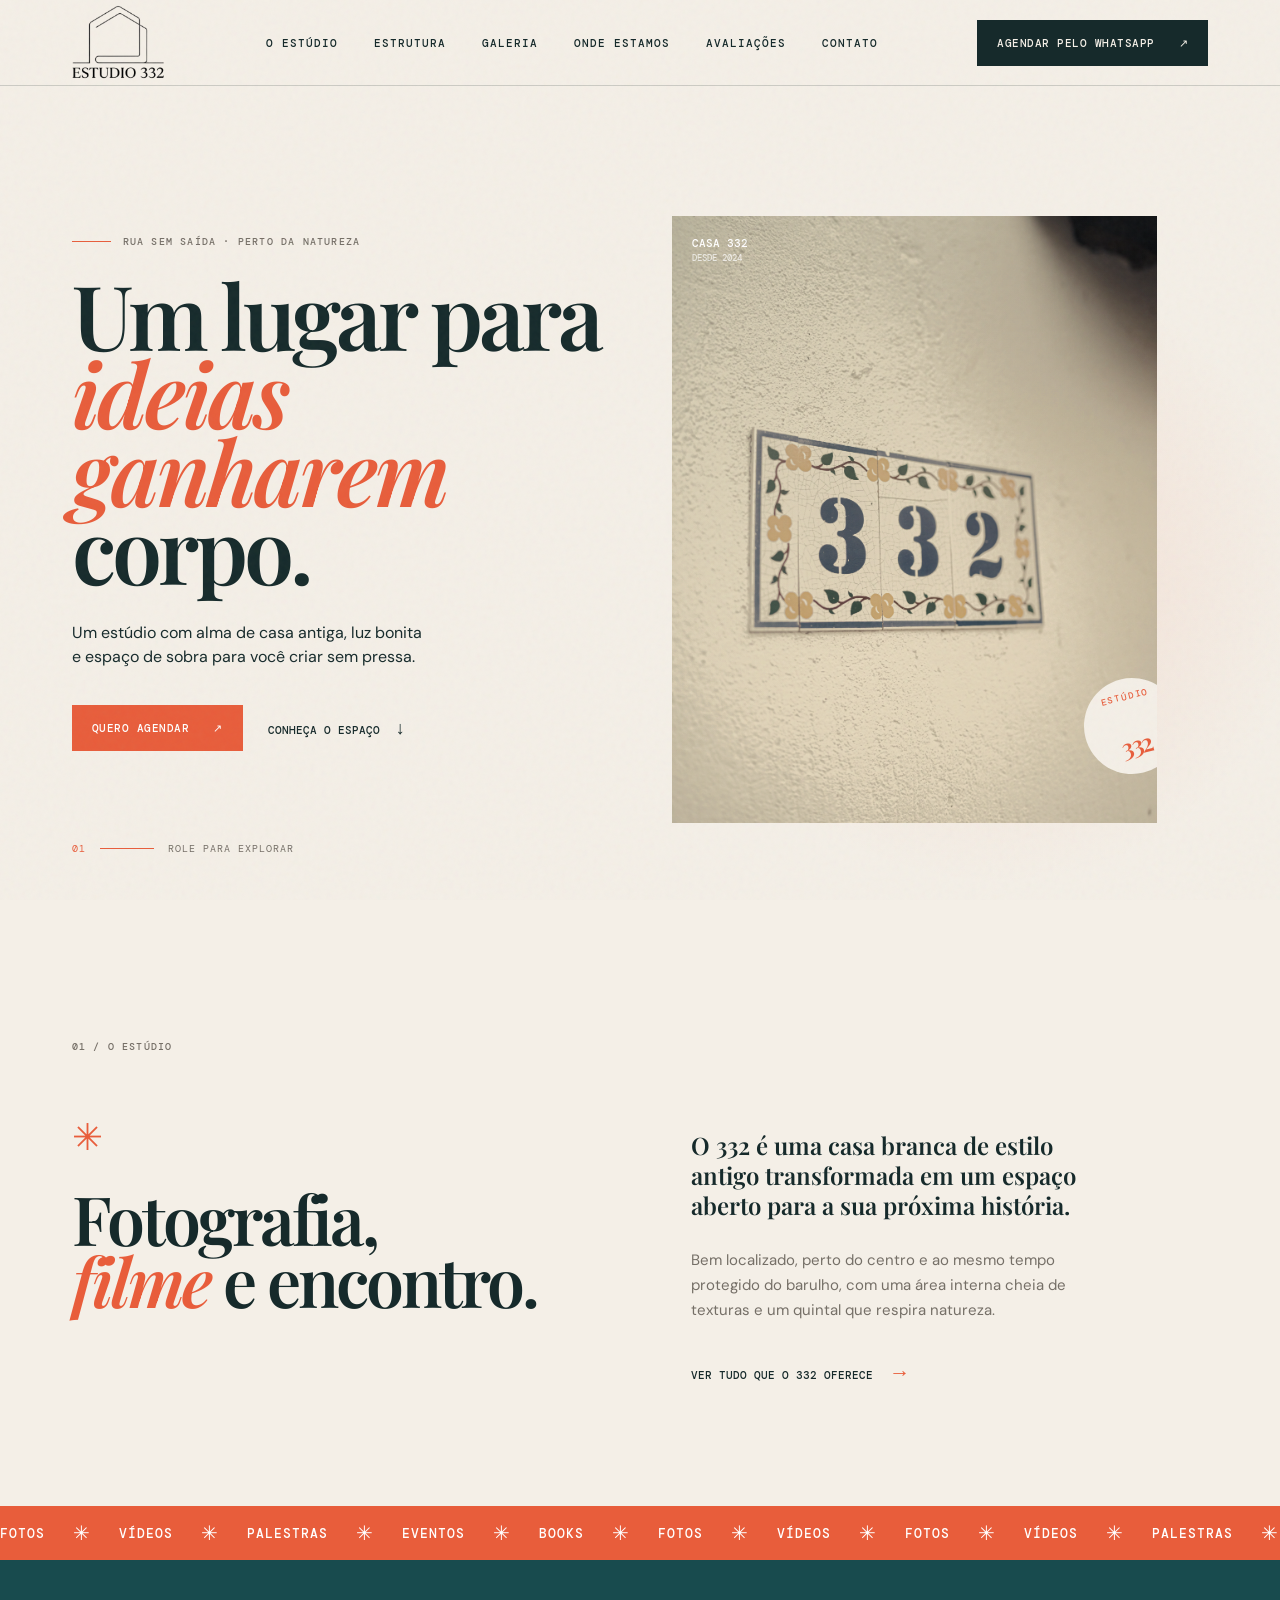
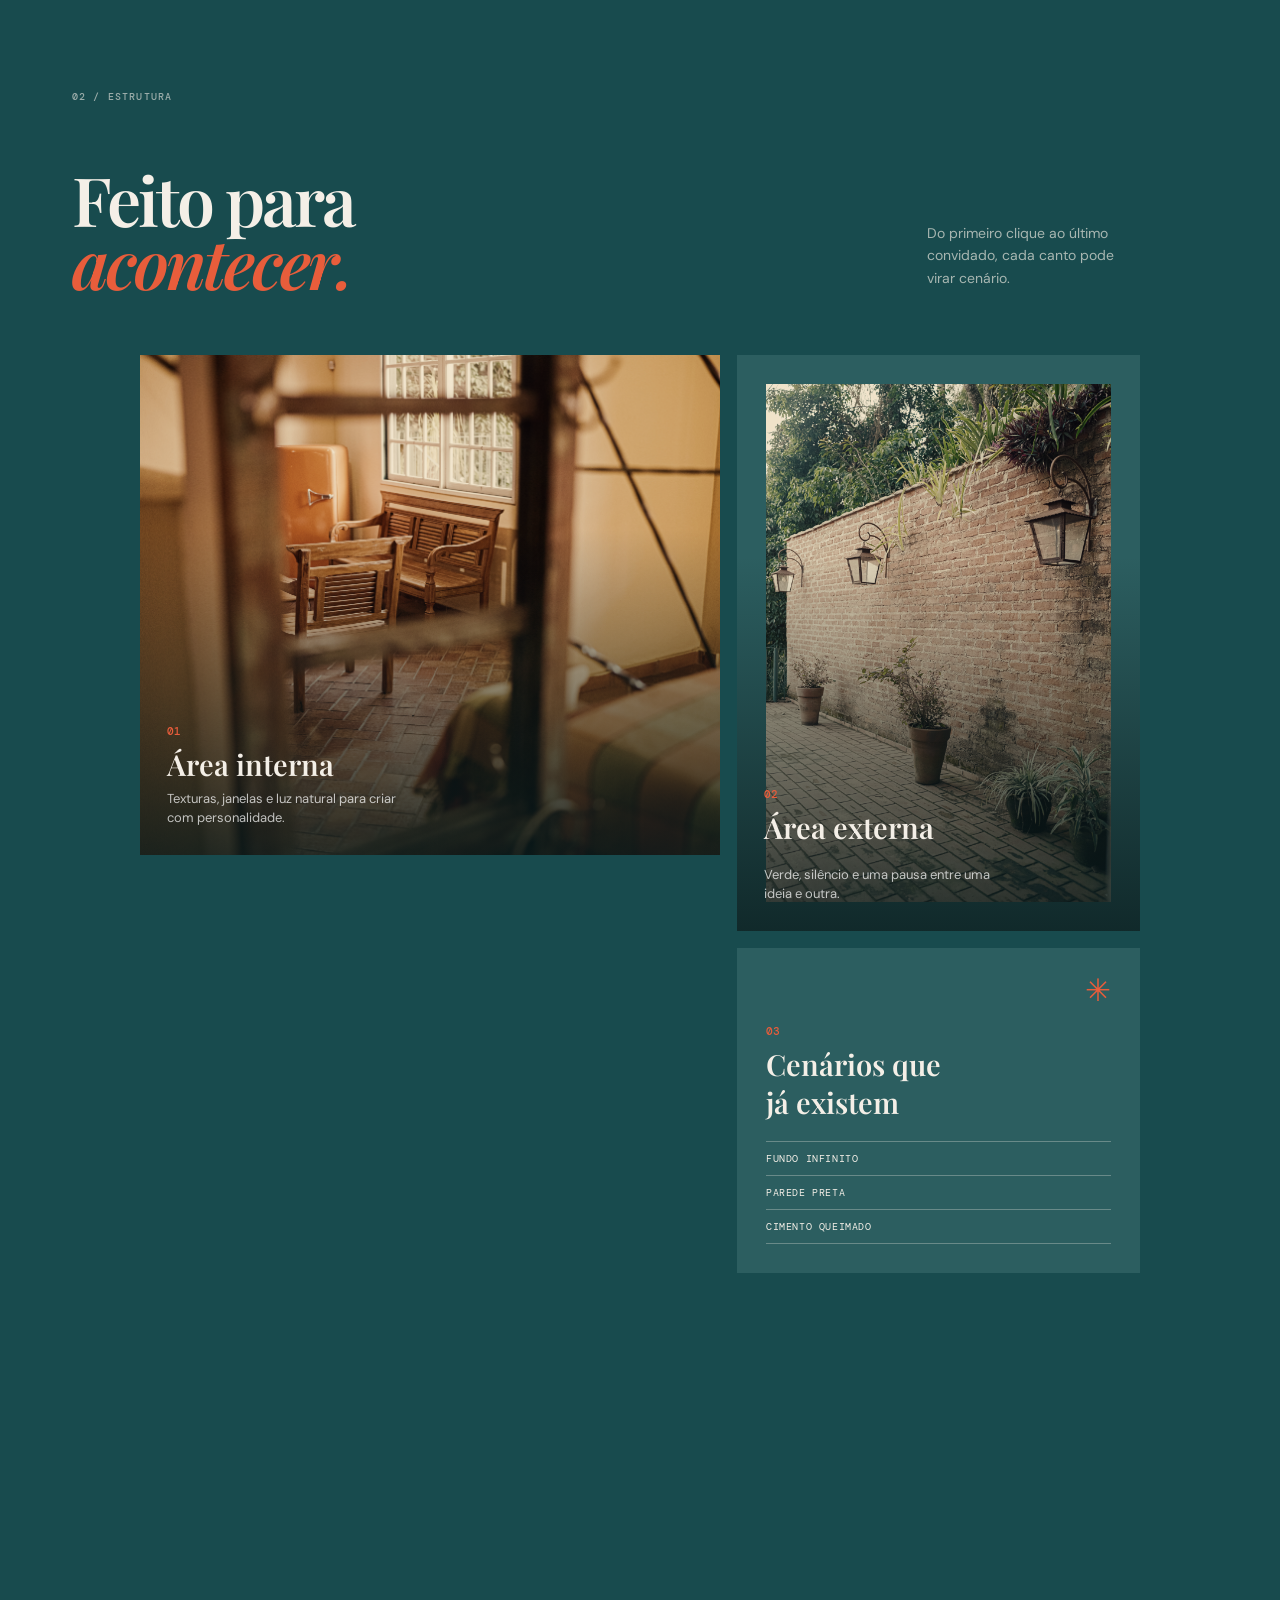
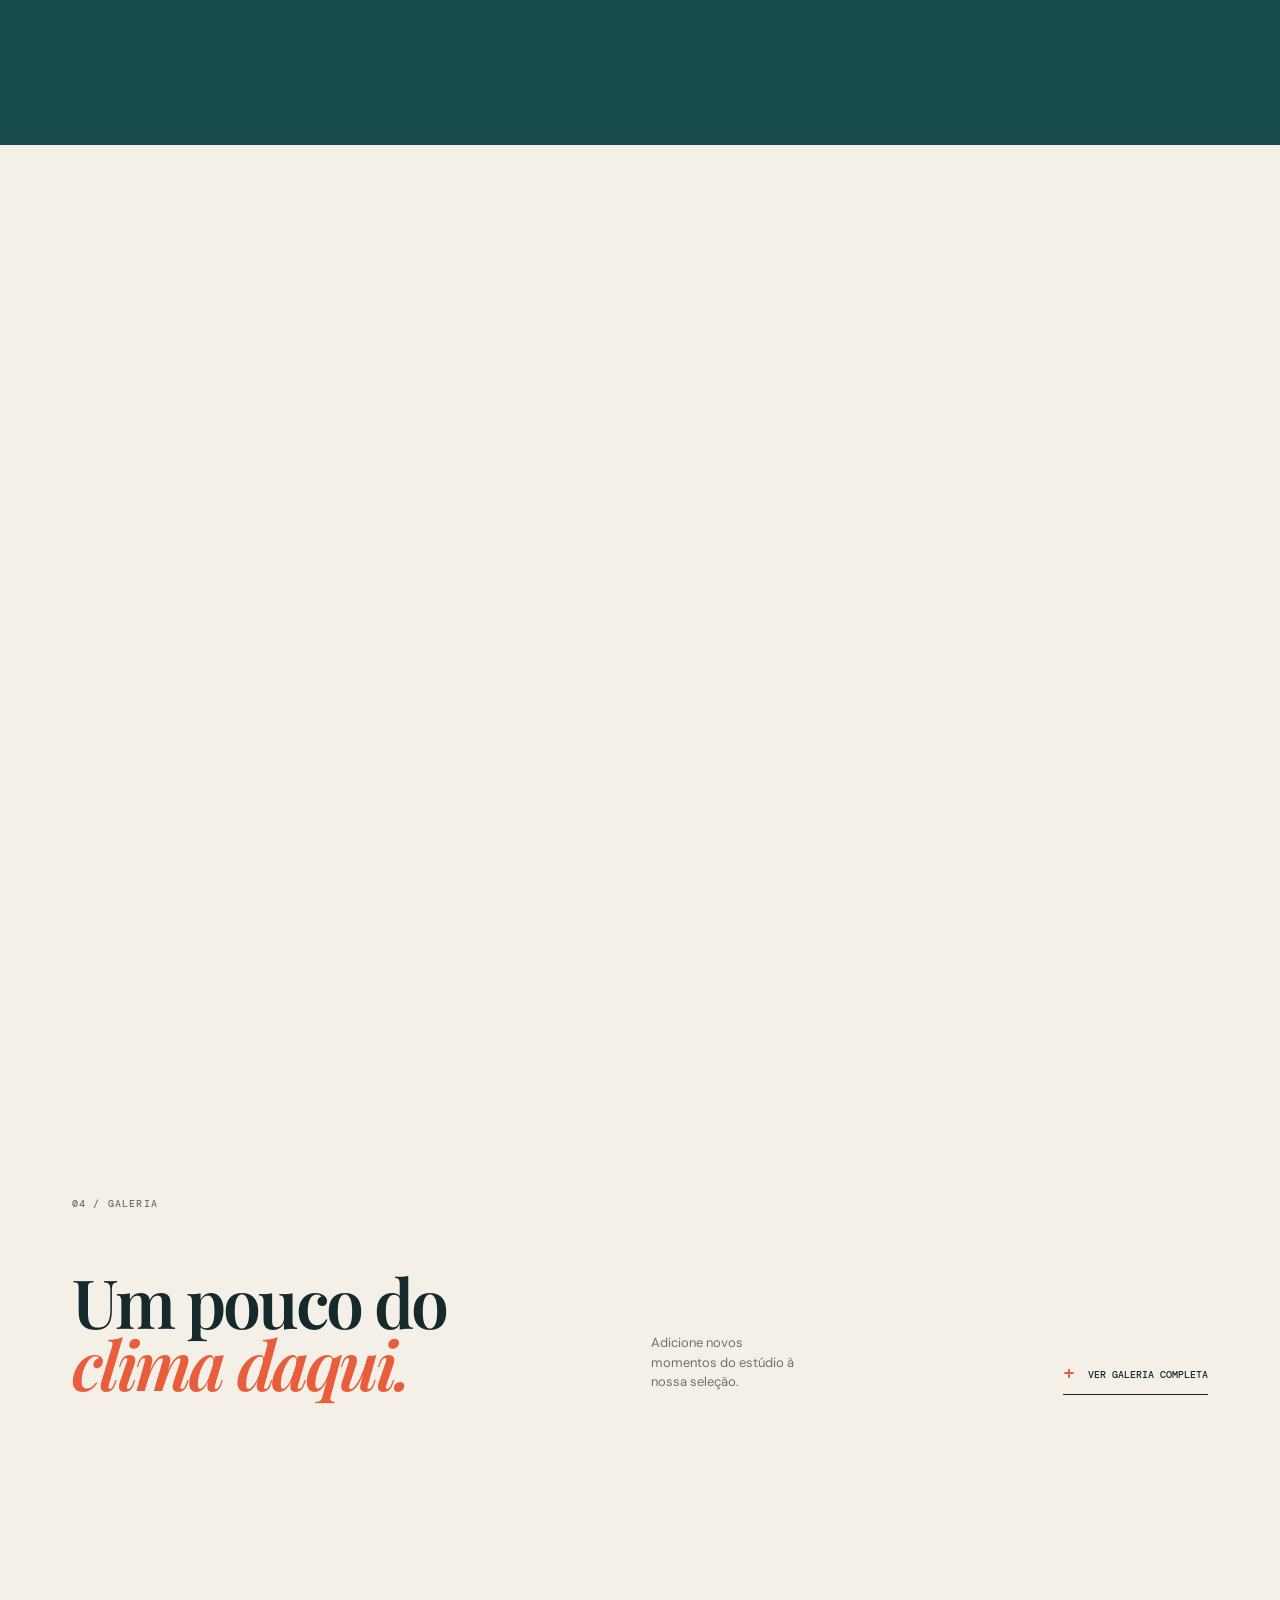
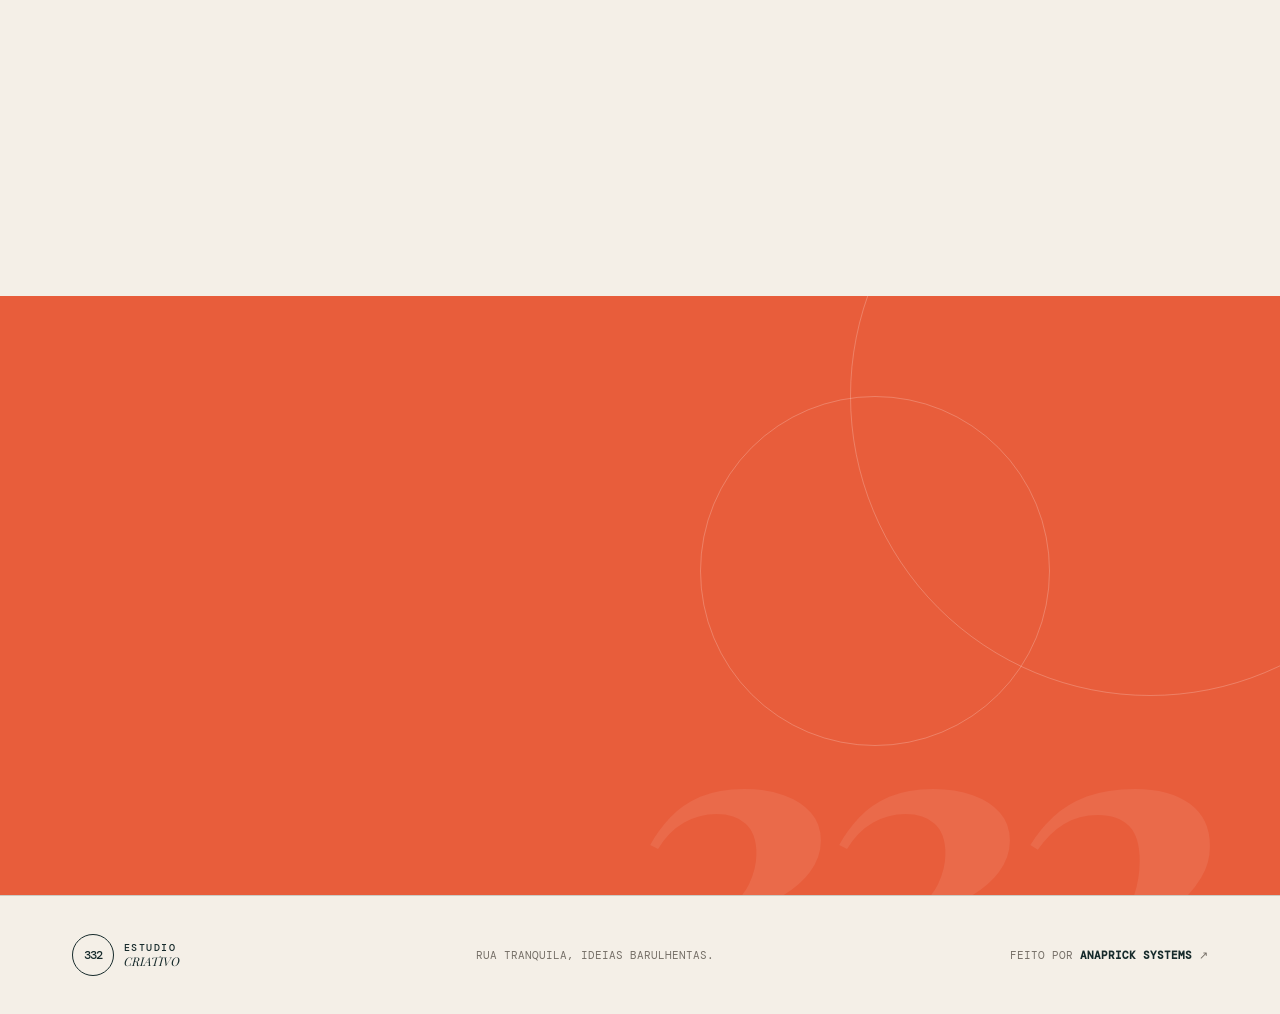
==== commit cdddf568: "style: add whatssap and logo in website" ====
--- a/index.html
+++ b/index.html
@@ -4,6 +4,7 @@
     <meta charset="UTF-8" />
     <meta name="viewport" content="width=device-width, initial-scale=1.0" />
     <meta name="google-places-api-key" content="" />
+    <link rel="shortcut icon" href="img/favicon.png" type="image/x-icon" />
 
     <meta name="theme-color" content="#e85d3b" />
     <meta
@@ -23,8 +24,7 @@
     <div class="page-noise"></div>
     <header class="site-header" id="topo">
       <a class="brand" href="#topo" aria-label="Estudio 332 - inicio">
-        <span class="brand-mark">332</span>
-        <span class="brand-text">ESTUDIO<br /><i>fotográfico</i></span>
+        <img src="img/navbar_logo.png" alt="" srcset="" width="95rem" />
       </a>
       <nav class="desktop-nav" aria-label="Navegacao principal">
         <a href="#o-estudio">O estúdio</a>
@@ -37,7 +37,7 @@
       <a
         class="button button-dark header-cta"
         data-whatsapp
-        href="https://wa.me/5500000000000?text=Ol%C3%A1%2C%20quero%20agendar%20o%20Est%C3%BAdio%20332."
+        href="https://wa.me/+553291354897?text=Ol%C3%A1%2C%20quero%20agendar%20o%20Est%C3%BAdio%20332."
         target="_blank"
         rel="noreferrer"
       >
@@ -65,7 +65,7 @@
             <a
               class="button button-accent"
               data-whatsapp
-              href="https://wa.me/5500000000000?text=Ol%C3%A1%2C%20quero%20conhecer%20o%20Est%C3%BAdio%20332."
+              href="https://wa.me/+553291354897?text=Ol%C3%A1%2C%20quero%20conhecer%20o%20Est%C3%BAdio%20332."
               target="_blank"
               rel="noreferrer"
               >Quero agendar <span aria-hidden="true">↗</span></a
@@ -196,7 +196,7 @@
       <section class="details-section">
         <div class="details-image reveal">
           <img
-            src="https://images.unsplash.com/photo-1554048612-b6a482bc67e5?auto=format&fit=crop&w=1100&q=85"
+            src="https://lh3.googleusercontent.com/gps-cs-s/AHRPTWnaWzKOnzSvJ5IEbOYJOz-aypkzpxqljDNCyKkoKtidWEDvtGKLmIuCGvWRtDtFFDKlCL8-DdYA2USfSlH59yEpyyqHfpKAwc-3u1fA-p8091_cX4rgys5SHY67kfIXKCloB1MLaw=s680-w680-h510-rw"
             alt="Pessoa fotografando com câmera profissional"
           /><span class="vertical-caption">LUZ · TEXTURA · PRESENÇA</span>
         </div>
@@ -230,7 +230,7 @@
           <a
             class="button button-accent"
             data-whatsapp
-            href="https://wa.me/5500000000000?text=Ol%C3%A1%2C%20quero%20consultar%20datas%20para%20alugar%20o%20Est%C3%BAdio%20332."
+            href="https://wa.me/+553291354897?text=Ol%C3%A1%2C%20quero%20consultar%20datas%20para%20alugar%20o%20Est%C3%BAdio%20332."
             target="_blank"
             rel="noreferrer"
             >Consultar disponibilidade <span aria-hidden="true">↗</span></a
@@ -350,7 +350,7 @@
           <a
             class="button button-light"
             data-whatsapp
-            href="https://wa.me/5500000000000?text=Ol%C3%A1%2C%20quero%20conversar%20sobre%20uma%20produ%C3%A7%C3%A3o%20no%20Est%C3%BAdio%20332."
+            href="https://wa.me/553291354897?text=Ol%C3%A1%2C%20quero%20conversar%20sobre%20uma%20produ%C3%A7%C3%A3o%20no%20Est%C3%BAdio%20332."
             target="_blank"
             rel="noreferrer"
             >Chamar no WhatsApp <span aria-hidden="true">↗</span></a
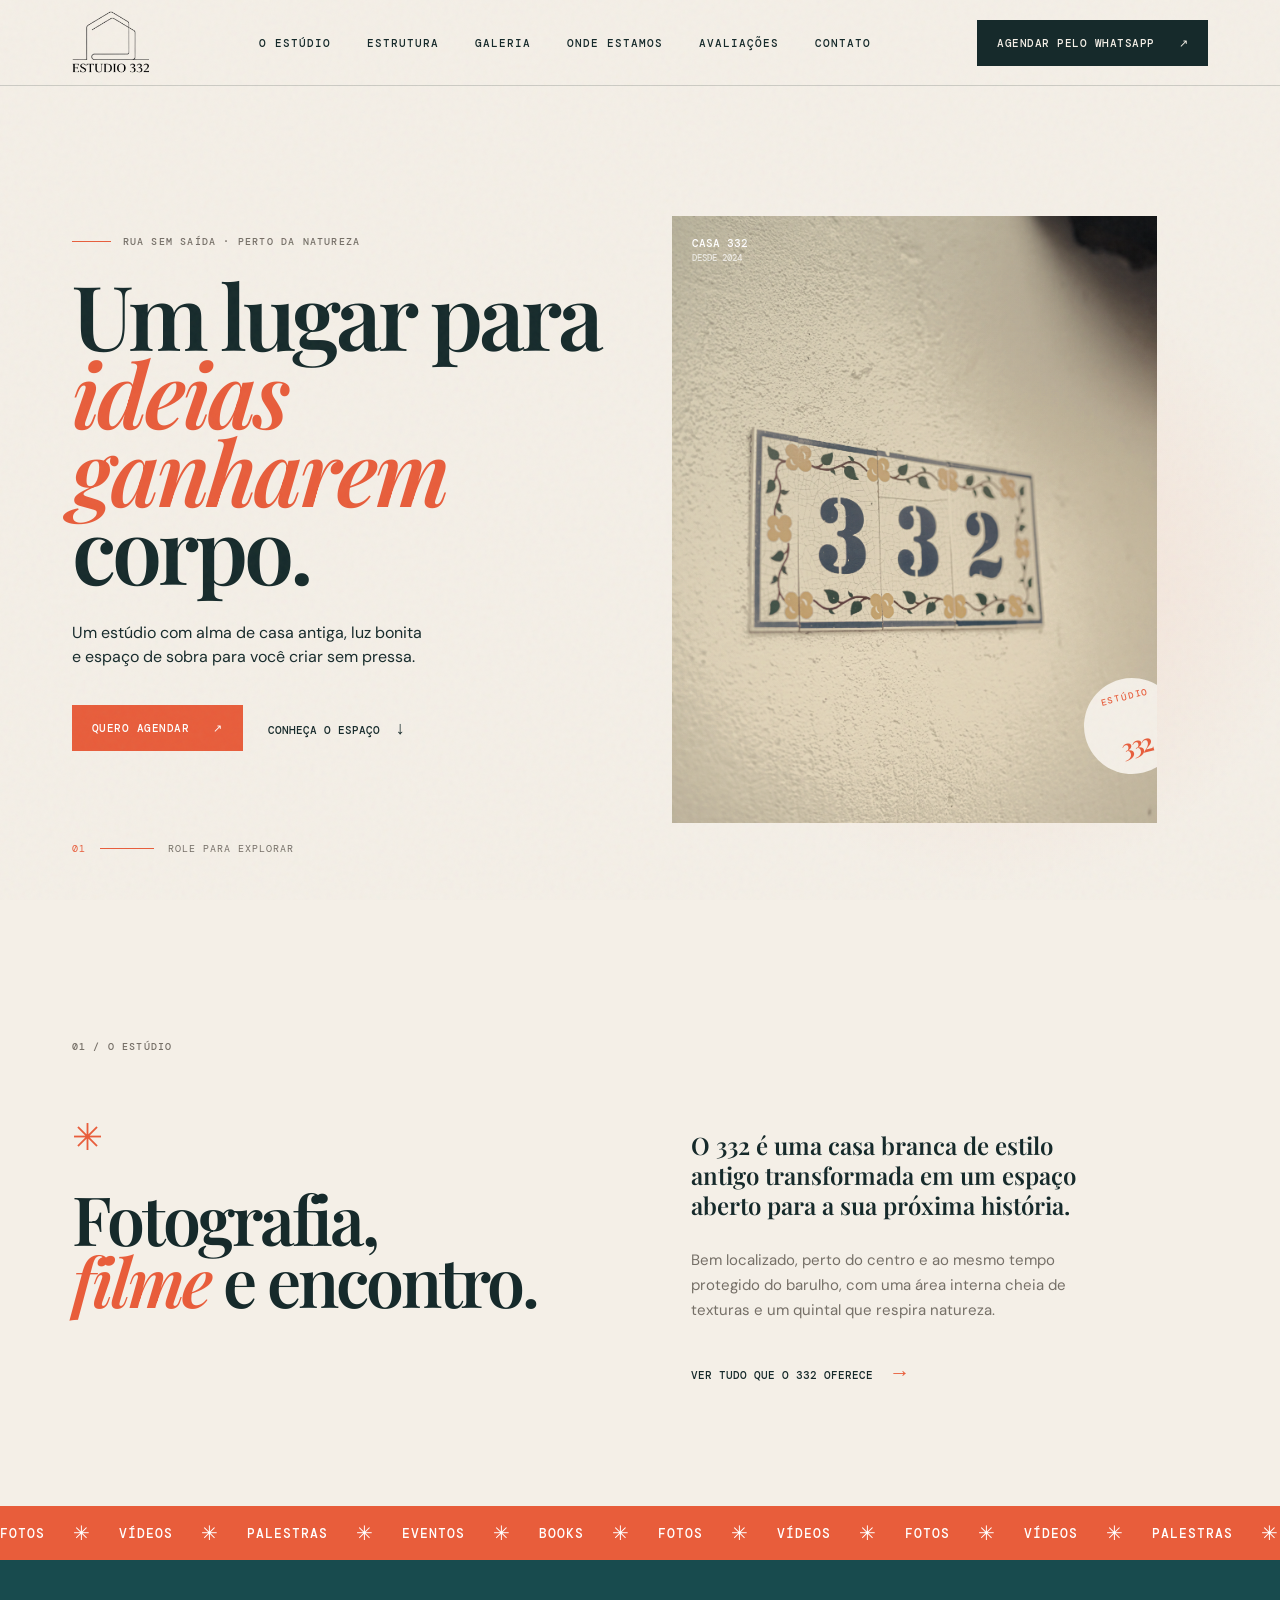
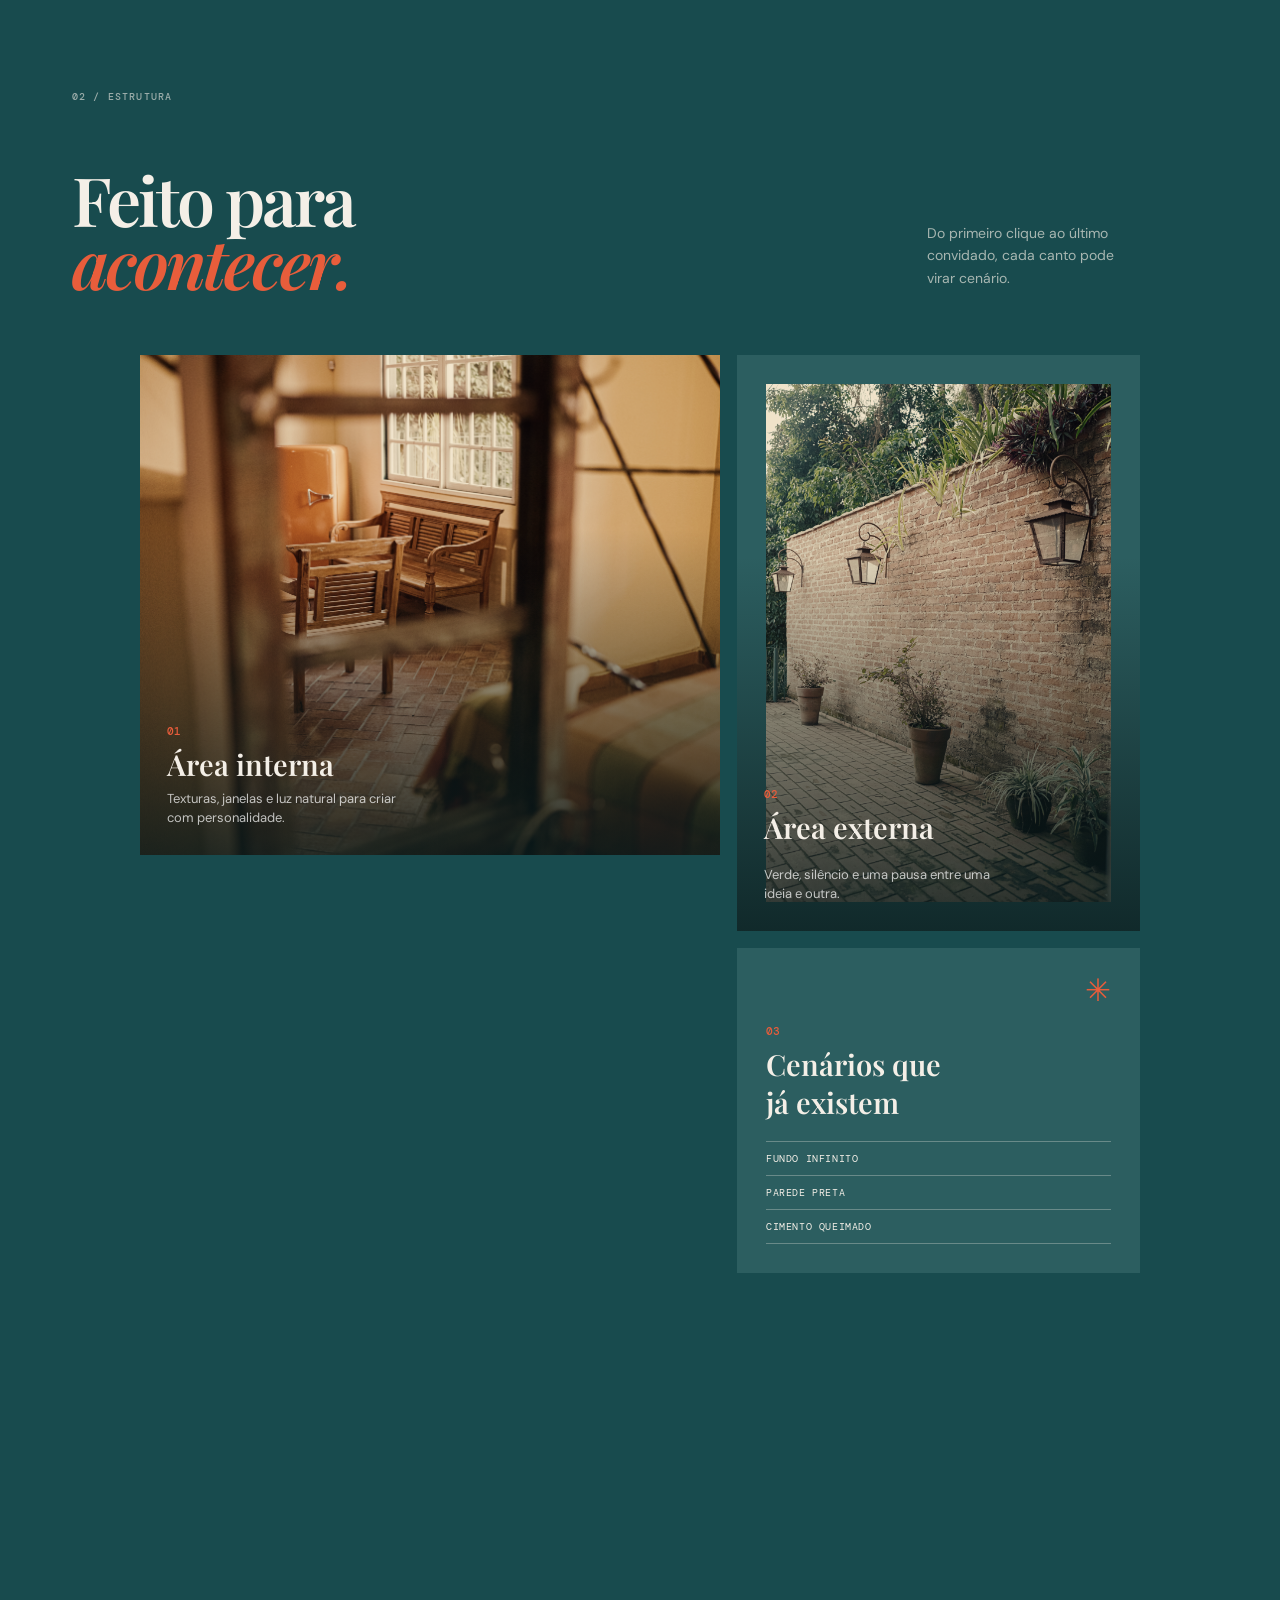
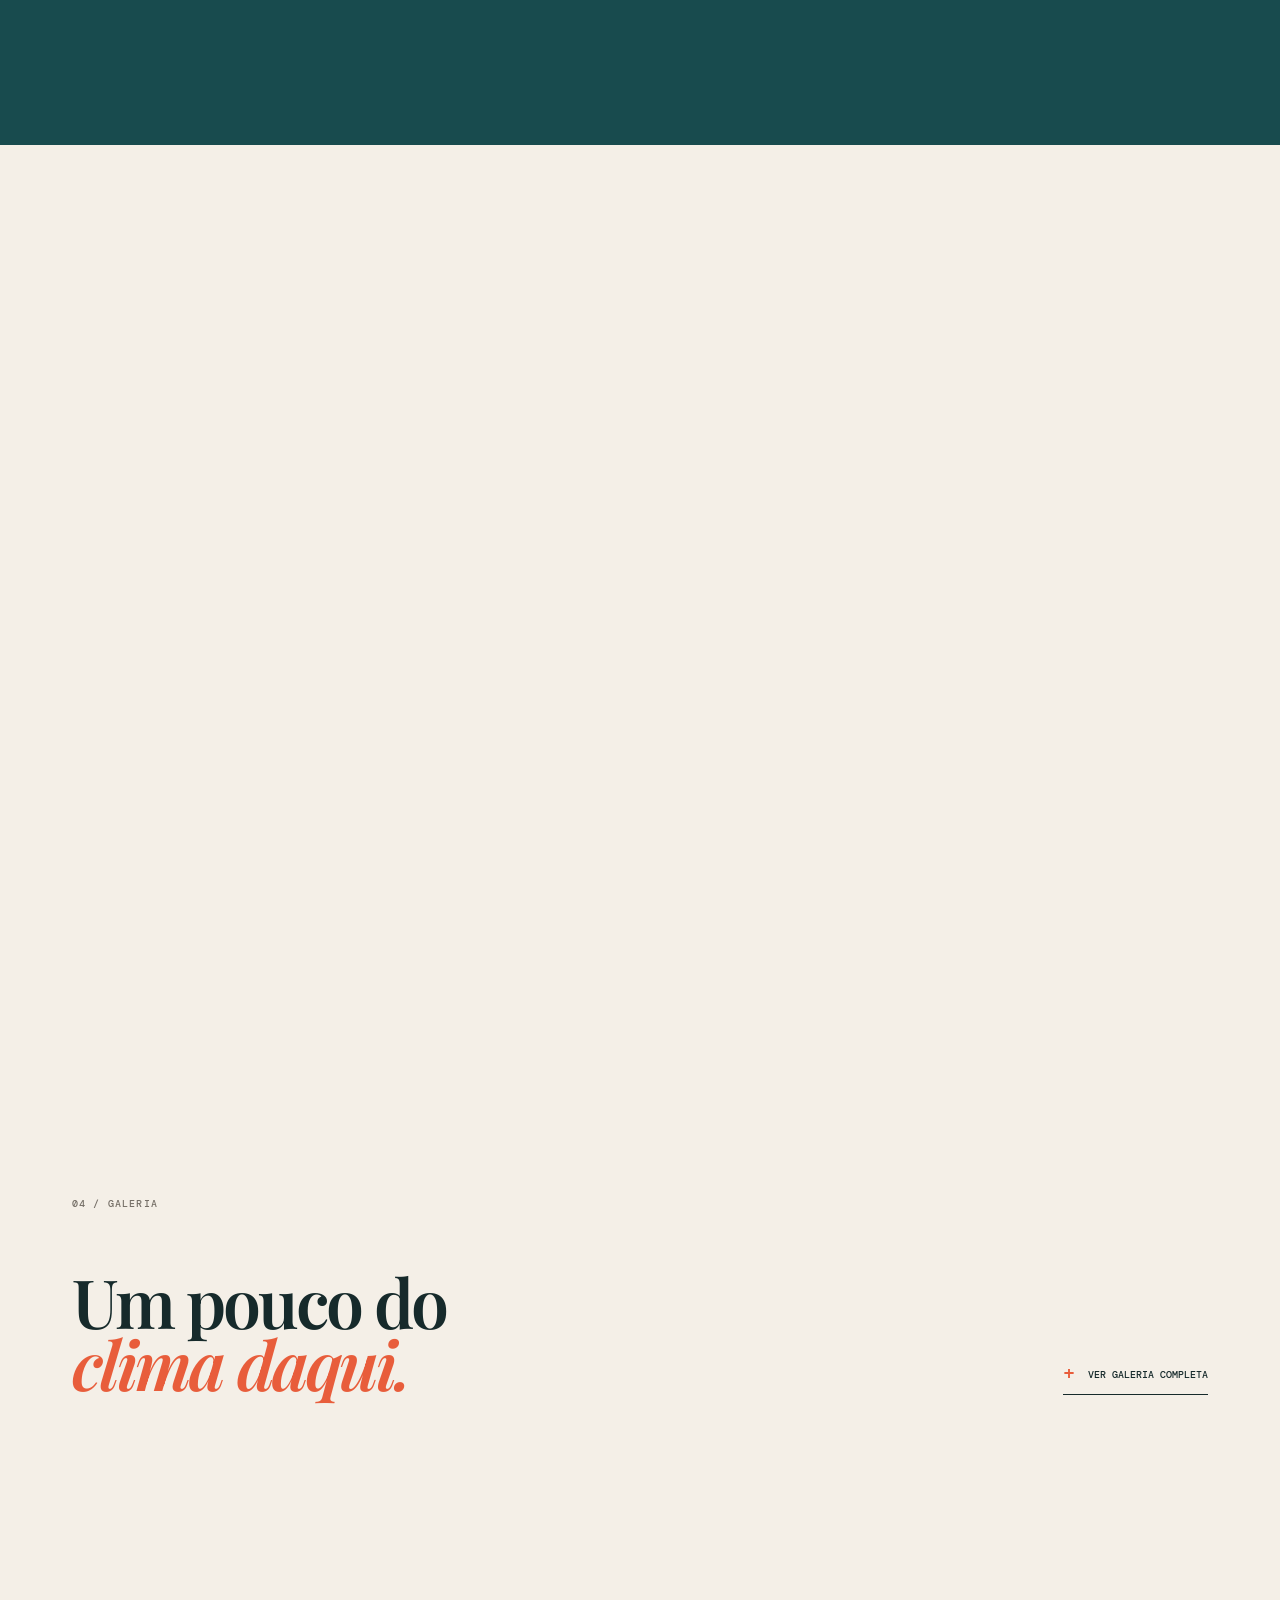
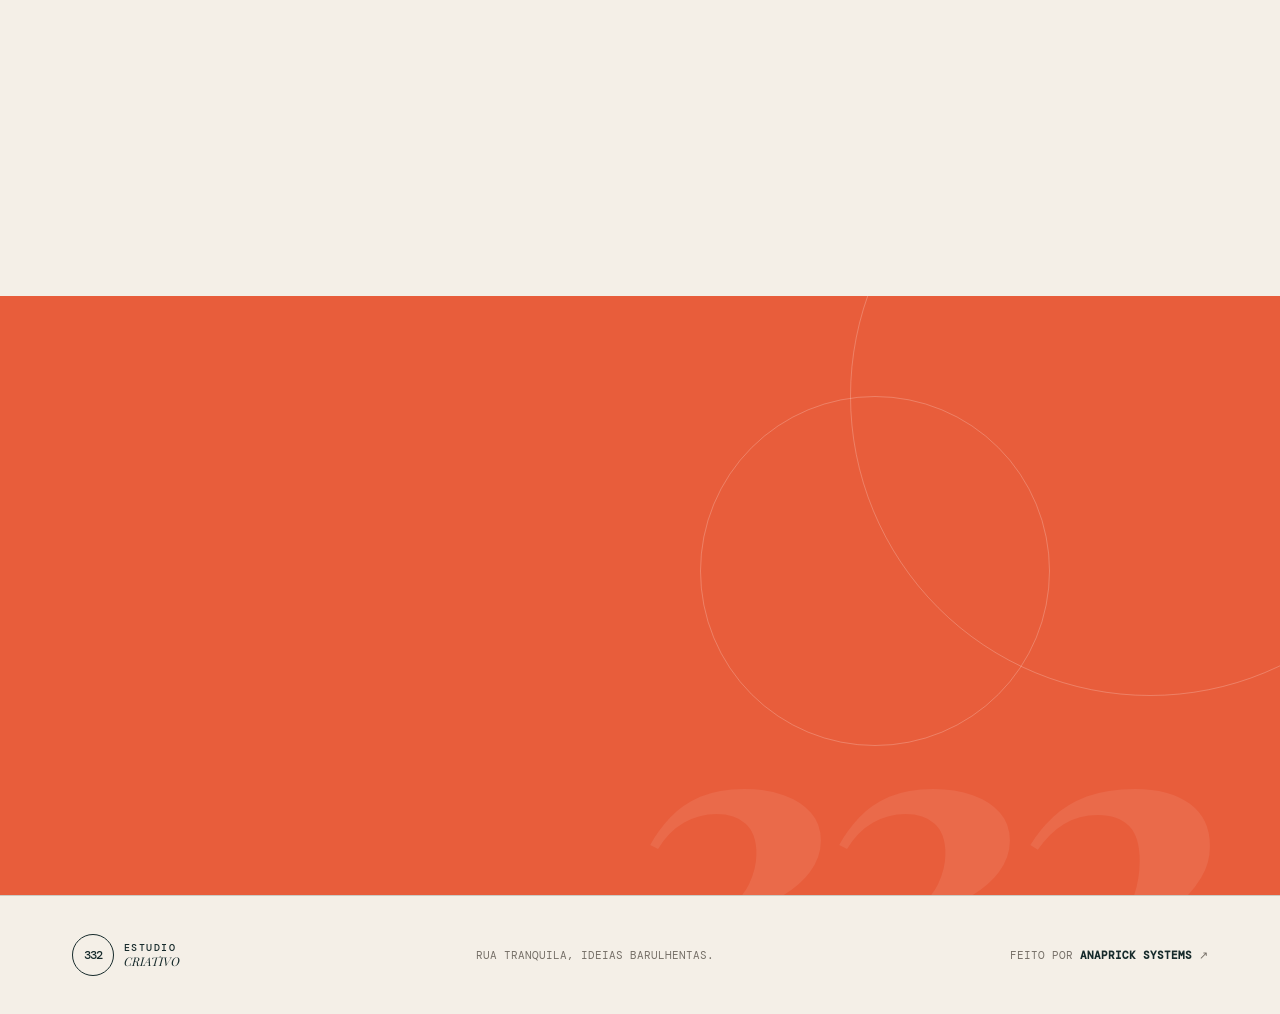
==== commit c2e21e22: "style: responsiveness" ====
--- a/index.html
+++ b/index.html
@@ -24,7 +24,7 @@
     <div class="page-noise"></div>
     <header class="site-header" id="topo">
       <a class="brand" href="#topo" aria-label="Estudio 332 - inicio">
-        <img src="img/navbar_logo.png" alt="" srcset="" width="95rem" />
+        <img src="img/navbar_logo.png" alt="" srcset="" class="logo" />
       </a>
       <nav class="desktop-nav" aria-label="Navegacao principal">
         <a href="#o-estudio">O estúdio</a>
@@ -242,7 +242,6 @@
         <div class="section-index">04 / GALERIA</div>
         <div class="gallery-heading">
           <h2>Um pouco do<br /><em>clima daqui.</em></h2>
-          <p>Adicione novos momentos do estúdio à nossa seleção.</p>
           <a class="gallery-add" href="galeria.html">
             <span>+</span> Ver galeria completa</a
           >
@@ -325,7 +324,7 @@
           </p>
           <a
             class="button button-dark"
-            href="https://www.google.com/search?q=Ronald+Ribeiro+Estudio+Juiz+de+Fora"
+            href="https://share.google/7Xlg3UleOGLoHnUCV"
             target="_blank"
             rel="noreferrer"
             >Ver no Google <span aria-hidden="true">↗</span></a
--- a/styles.css
+++ b/styles.css
@@ -52,6 +52,10 @@
   align-items: center;
   gap: 10px;
   line-height: 0.9;
+}
+.logo {
+  width: 5rem;
+  height: auto;
 }
 .brand-mark {
   border: 1px solid var(--ink);
@@ -783,6 +787,9 @@
     height: 75px;
     padding: 0 6vw;
   }
+  .logo {
+    width: 5rem;
+  }
   .desktop-nav,
   .header-cta {
     display: none;
@@ -1131,6 +1138,9 @@
     margin-top: 50px;
     padding: 35px 28px;
   }
+  .reviews-heading .button {
+    margin-bottom: 32px;
+  }
   .gallery-grid {
     grid-template-rows: 220px 170px 180px 180px;
   }
@@ -1261,27 +1271,26 @@
     padding: 30px;
     margin: 0 -9vw;
   }
-  
+
   .review-header {
     flex-direction: column;
     align-items: flex-start;
   }
-  
+
   .review-item {
     padding: 16px;
     margin-bottom: 12px;
   }
-  
+
   .review-panel .review-stars {
     font-size: 20px;
   }
-  
+
   .review-author {
     font-size: 14px;
   }
-  
+
   .review-text {
     font-size: 14px;
   }
 }
-
